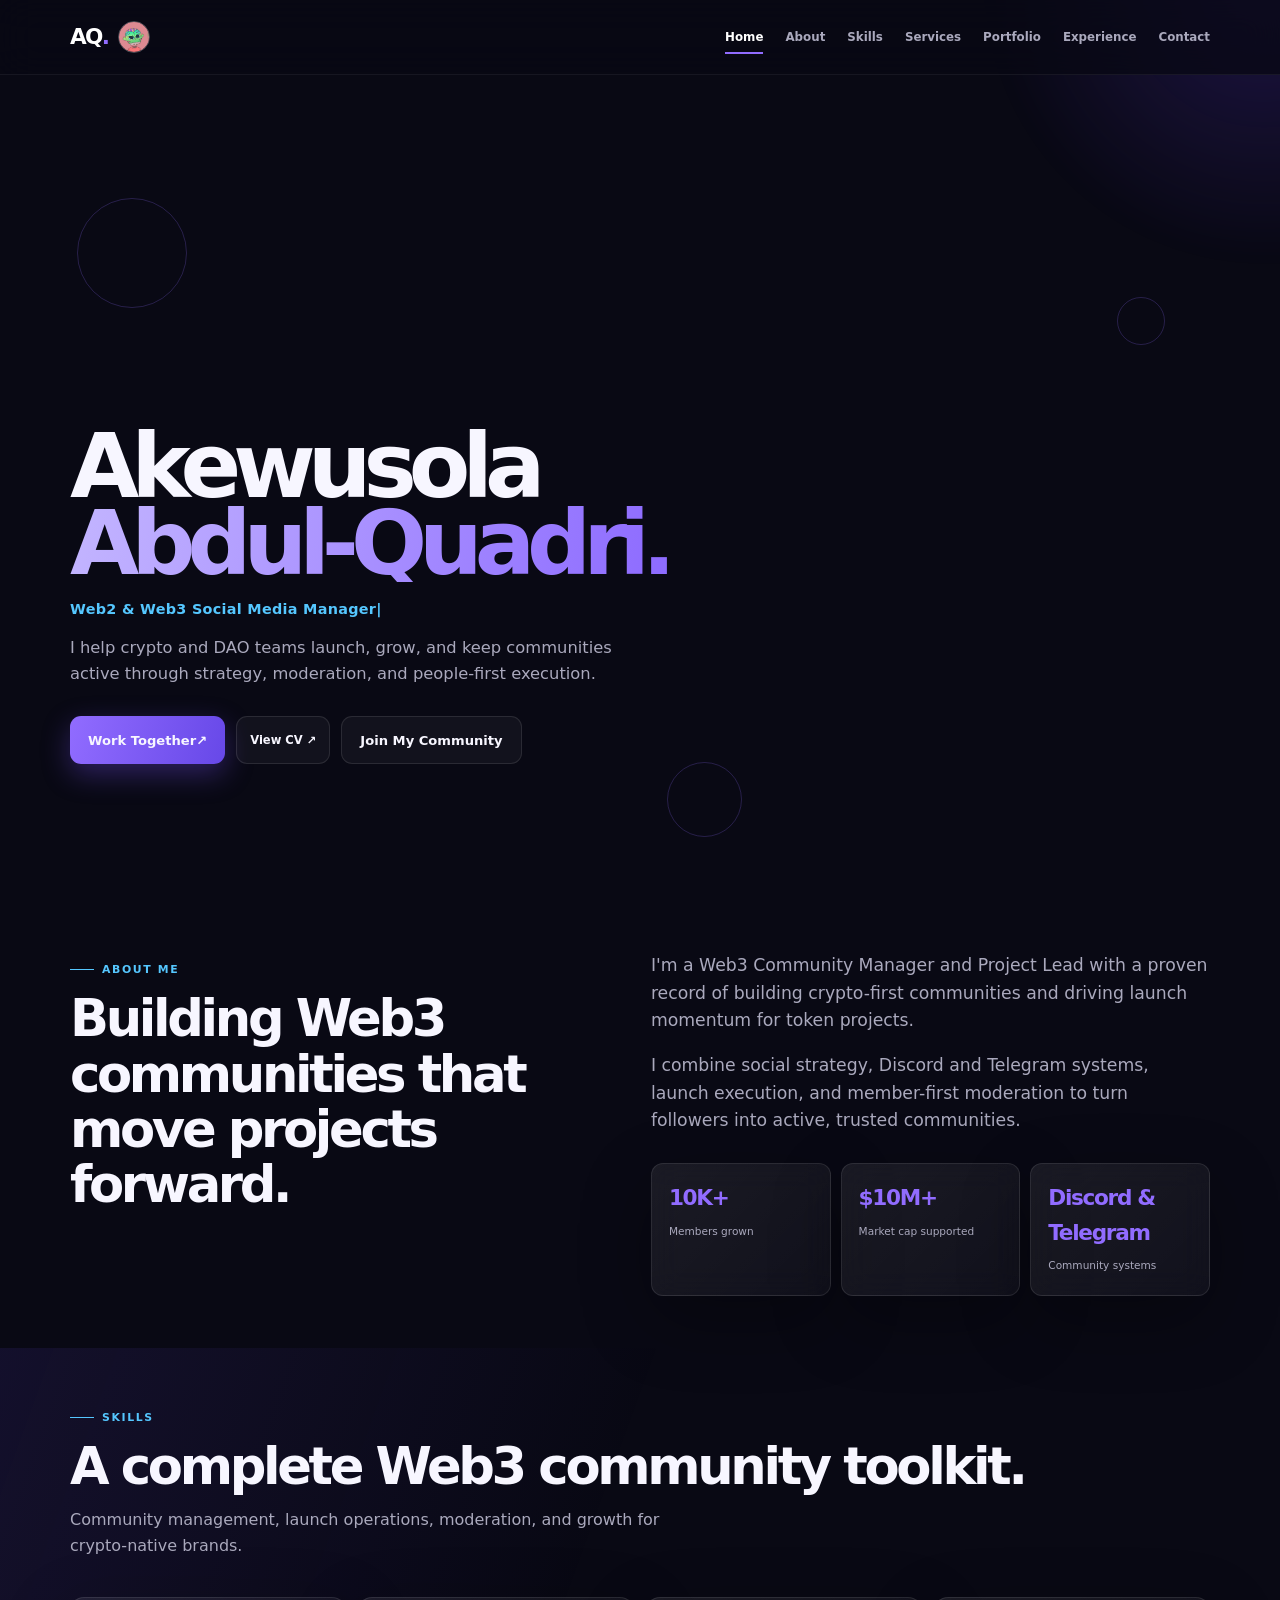
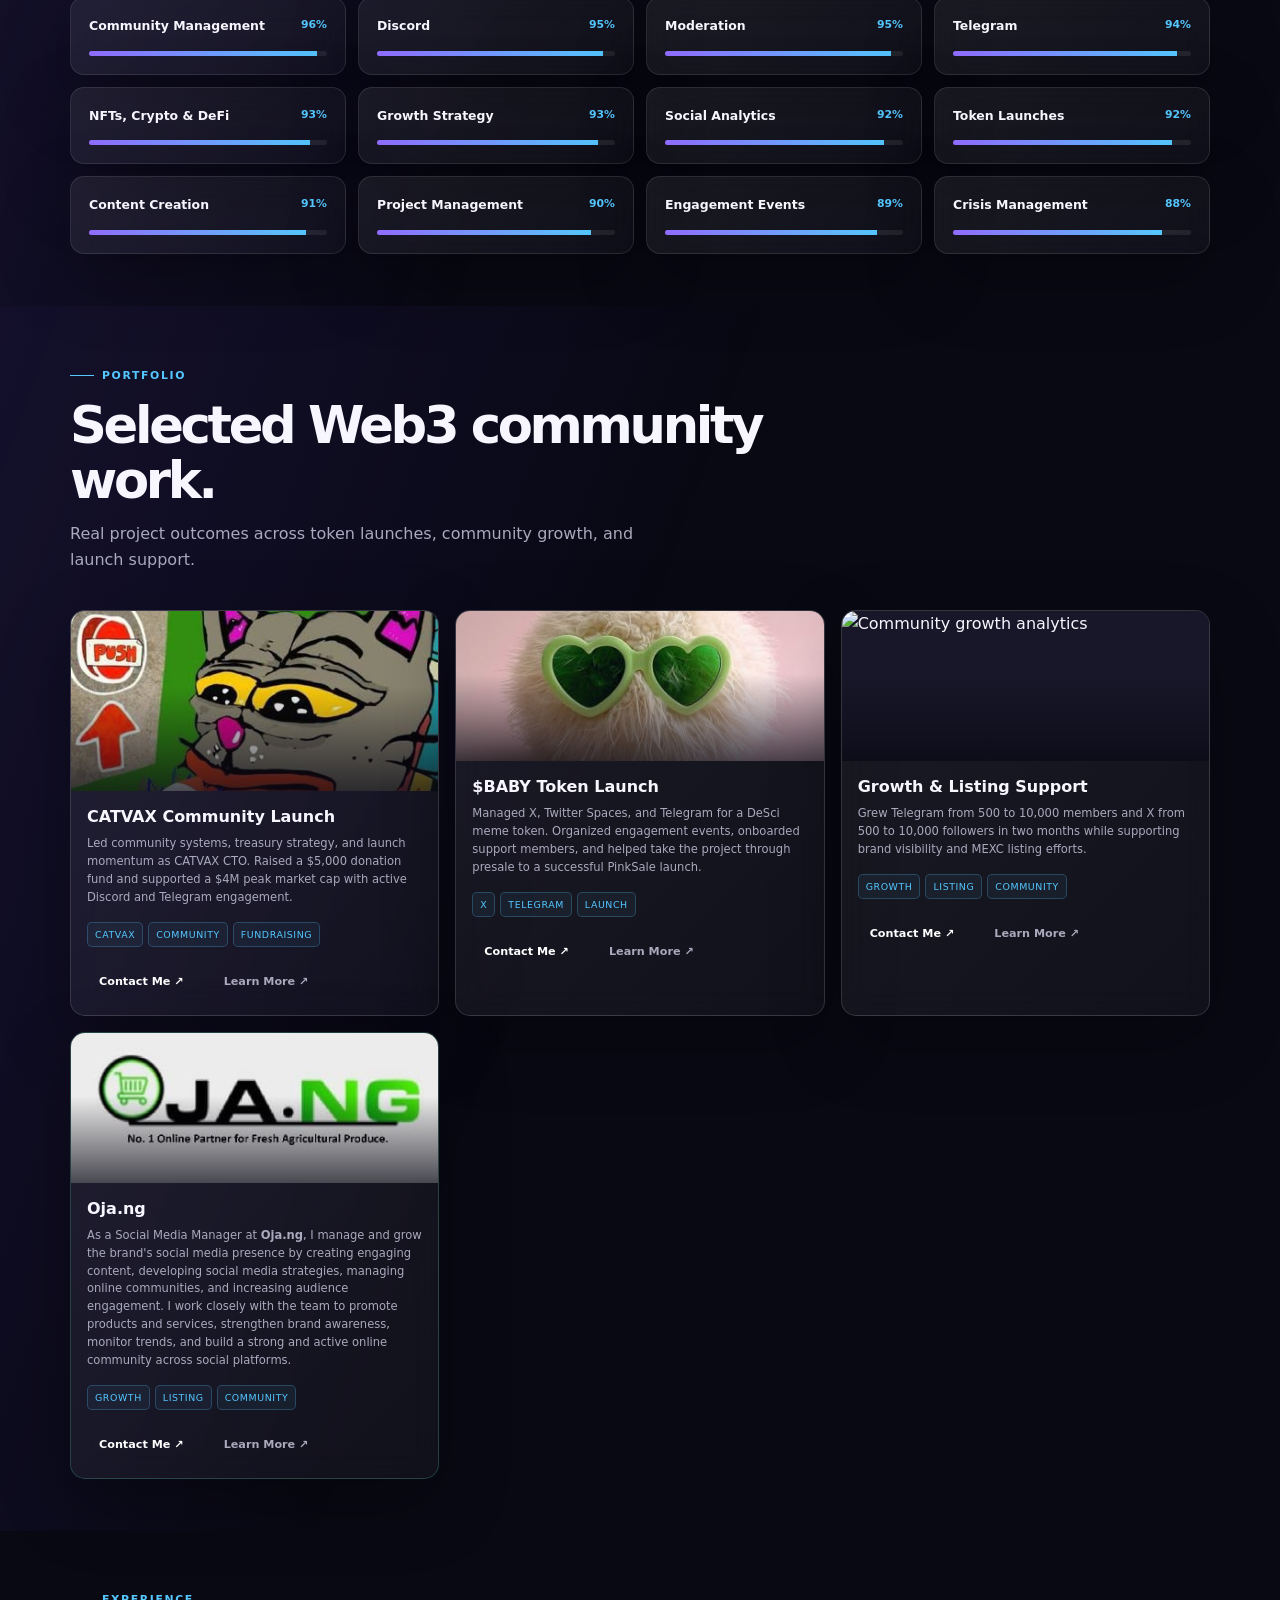
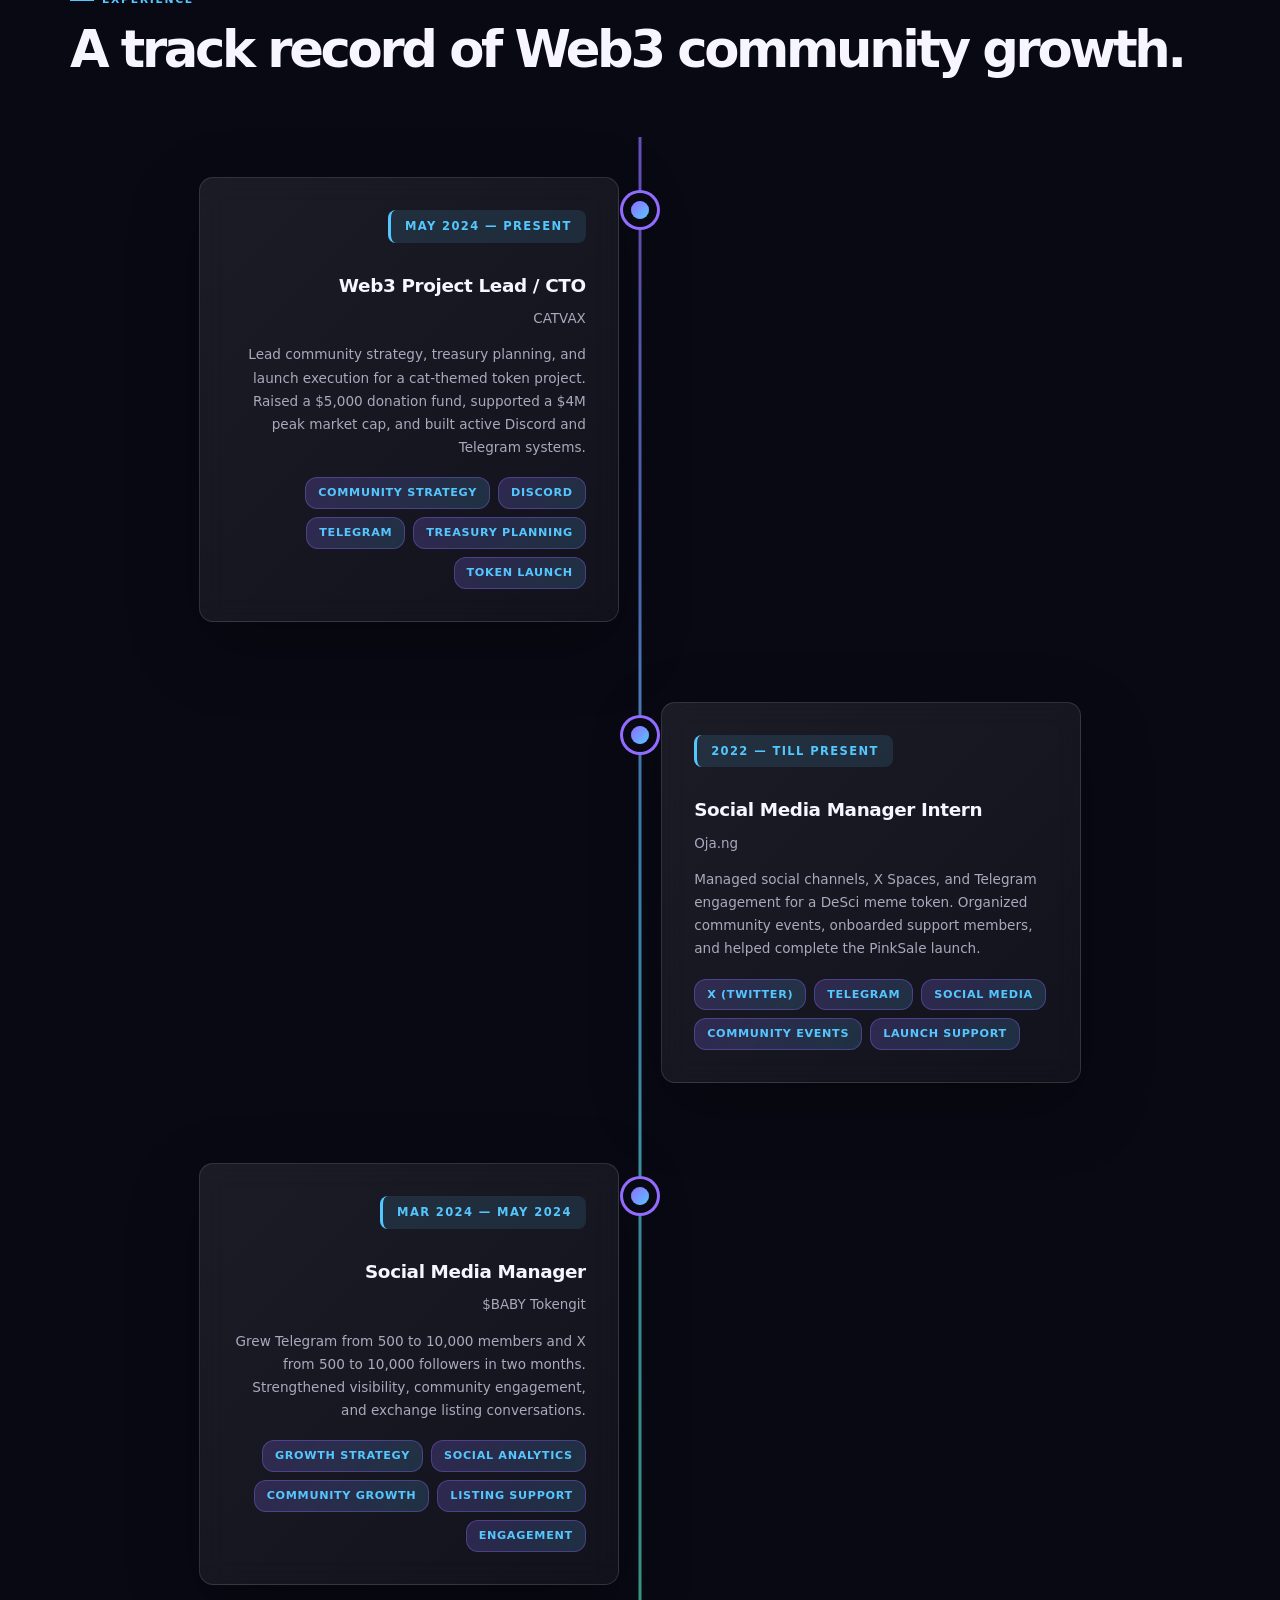
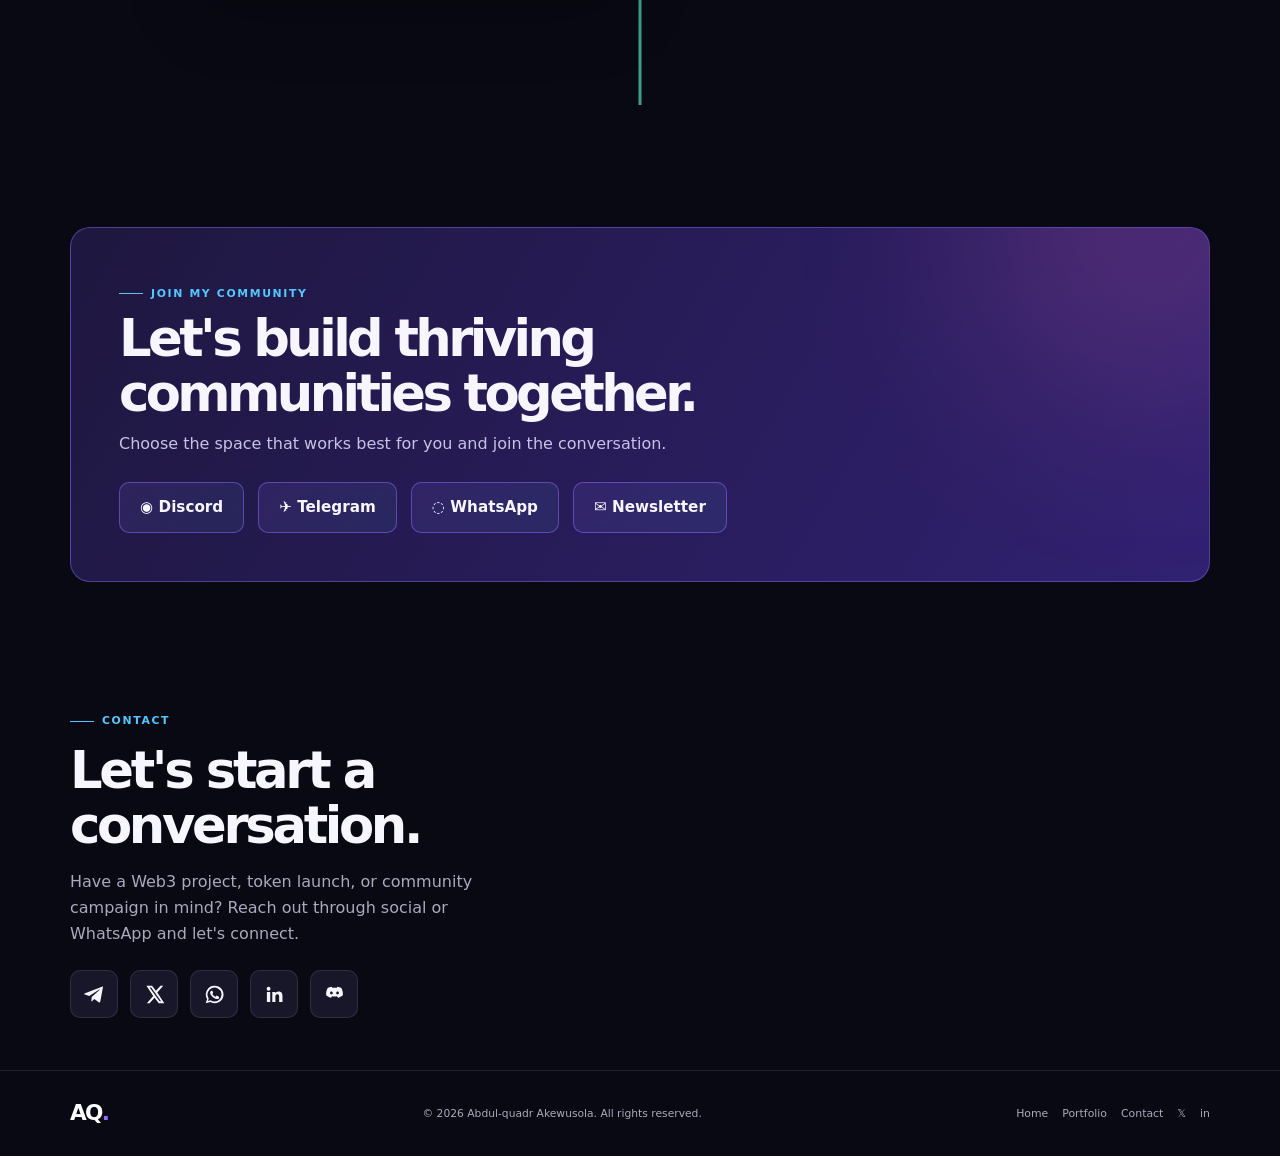
==== index.html @ 18c96ffd "Update: responsive links, fix image paths, remove temporary files" ====
﻿<!DOCTYPE html>
<html lang="en">

<head>
  <!-- ==================== META TAGS ==================== -->
  <meta charset="utf-8" />
  <meta name="viewport" content="width=device-width, initial-scale=1" />
  <meta name="description" content="Akewusola Abdul-Quadri — Web3 Community Manager, Project Lead, and Discord/Telegram Moderator." />
  <meta name="theme-color" content="#090914" />

  <!-- ==================== PAGE TITLE ==================== -->
  <title>Akewusola Abdul-Quadri | Web3 Community Manager</title>

  <!-- ==================== EXTERNAL RESOURCES ==================== -->
  <link rel="preconnect" href="https://images.unsplash.com" />
  <link rel="stylesheet" href="styles.css" />
</head>

<body>
  <!-- ========================================== HEADER & NAVIGATION ========================================== -->
  <header>
    <nav class="container nav" aria-label="Primary">
      <!-- Brand Section -->
      <div class="brand">
        <a href="#home" class="logo">AQ<i>.</i></a>
        <a href="#home" class="nav-avatar" aria-label="Home">
          <img src="assets/metaim.jpeg" alt="" />
        </a>
      </div>

      <!-- Navigation Links -->
      <div class="navlinks" id="navlinks">
        <a class="active" href="#home">Home</a>
        <a href="#about">About</a>
        <a href="#skills">Skills</a>
        <a href="#services">Services</a>
        <a href="#portfolio">Portfolio</a>
        <a href="#experience">Experience</a>
        <a href="#contact">Contact</a>
      </div>

      <!-- Mobile Menu Toggle -->
      <button class="menu" id="menu" aria-label="Open navigation" aria-expanded="false">☰</button>
    </nav>
  </header>

  <!-- ========================================== MAIN CONTENT ========================================== -->
  <main>

    <!-- ==================== HERO / HOME SECTION ==================== -->
    <section class="hero container" id="home">
      <!-- Background Orbs -->
      <div class="orbs" aria-hidden="true">
        <span></span>
        <span></span>
        <span></span>
      </div>

      <!-- Hero Grid Layout -->
      <div class="hero-grid">
        <!-- Hero Text Content -->
        <div class="reveal">
          <h1>Akewusola <strong>Abdul-Quadri.</strong></h1>

          <!-- Typing Effect -->
          <div class="role" id="typing" aria-label="Web3 Community Manager & Project Lead"></div>

          <!-- Hero Description -->
          <p>I help crypto and DAO teams launch, grow, and keep communities active through strategy, moderation, and people-first execution.</p>

          <!-- Hero Action Buttons -->
          <div class="hero-actions">
            <a href="#contact" class="btn btn-primary">Work Together <span>↗</span></a>
            <a href="assets/Akewusola Quadri Opeyemi CV.pdf" download class="btn btn-quiet">Download CV ↓</a>
            <a href="#community" class="btn btn-quiet">Join My Community</a>
          </div>
        </div>

        <!-- Hero Image -->
        <div class="hero-photo reveal">
          <img src="assets/metaim.jpeg" alt="Portrait of Abdul-quadr Akewusola" fetchpriority="high" />
          <div class="photo-badge glass">
            <b>Web3 Community Leader</b>
            <span>Discord · Telegram · Token Launches</span>
          </div>
        </div>
      </div>
    </section>

    <!-- ==================== ABOUT SECTION ==================== -->
    <section class="section container" id="about">
      <div class="about-grid">
        <!-- About Header -->
        <div class="reveal">
          <span class="eyebrow">About Me</span>
          <h2 class="heading">Building Web3 communities that move projects forward.</h2>
        </div>

        <!-- About Content -->
        <div class="about-copy reveal">
          <p>I'm a Web3 Community Manager and Project Lead with a proven record of building crypto-first communities and driving launch momentum for token projects.</p>
          <p>I combine social strategy, Discord and Telegram systems, launch execution, and member-first moderation to turn followers into active, trusted communities.</p>

          <!-- Statistics -->
          <div class="mini-stats">
            <div class="mini-stat glass">
              <b>10K+</b>
              <span>Members grown</span>
            </div>
            <div class="mini-stat glass">
              <b>$10M+</b>
              <span>Market cap supported</span>
            </div>
            <div class="mini-stat glass">
              <b>Discord & Telegram</b>
              <span>Community systems</span>
            </div>
          </div>
        </div>
      </div>
    </section>

    <!-- ==================== SKILLS SECTION ==================== -->
    <section class="section skills-bg" id="skills">
      <div class="container">
        <!-- Skills Header -->
        <div class="reveal">
          <span class="eyebrow">Skills</span>
          <h2 class="heading">A complete Web3 community toolkit.</h2>
          <p class="intro">Community management, launch operations, moderation, and growth for crypto-native brands.</p>
        </div>

        <!-- Skills Grid -->
        <div class="skill-grid">
          <!-- Community Management -->
          <div class="skill glass reveal" style="--score:96%">
            <div class="skill-top">Community Management <span>96%</span></div>
            <div class="bar"><i></i></div>
          </div>

          <!-- Discord -->
          <div class="skill glass reveal" style="--score:95%">
            <div class="skill-top">Discord <span>95%</span></div>
            <div class="bar"><i></i></div>
          </div>

          <!-- Moderation -->
          <div class="skill glass reveal" style="--score:95%">
            <div class="skill-top">Moderation <span>95%</span></div>
            <div class="bar"><i></i></div>
          </div>

          <!-- Telegram -->
          <div class="skill glass reveal" style="--score:94%">
            <div class="skill-top">Telegram <span>94%</span></div>
            <div class="bar"><i></i></div>
          </div>

          <!-- NFTs, Crypto & DeFi -->
          <div class="skill glass reveal" style="--score:93%">
            <div class="skill-top">NFTs, Crypto & DeFi <span>93%</span></div>
            <div class="bar"><i></i></div>
          </div>

          <!-- Growth Strategy -->
          <div class="skill glass reveal" style="--score:93%">
            <div class="skill-top">Growth Strategy <span>93%</span></div>
            <div class="bar"><i></i></div>
          </div>

          <!-- Social Analytics -->
          <div class="skill glass reveal" style="--score:92%">
            <div class="skill-top">Social Analytics <span>92%</span></div>
            <div class="bar"><i></i></div>
          </div>

          <!-- Token Launches -->
          <div class="skill glass reveal" style="--score:92%">
            <div class="skill-top">Token Launches <span>92%</span></div>
            <div class="bar"><i></i></div>
          </div>

          <!-- Content Creation -->
          <div class="skill glass reveal" style="--score:91%">
            <div class="skill-top">Content Creation <span>91%</span></div>
            <div class="bar"><i></i></div>
          </div>

          <!-- Project Management -->
          <div class="skill glass reveal" style="--score:90%">
            <div class="skill-top">Project Management <span>90%</span></div>
            <div class="bar"><i></i></div>
          </div>

          <!-- Engagement Events -->
          <div class="skill glass reveal" style="--score:89%">
            <div class="skill-top">Engagement Events <span>89%</span></div>
            <div class="bar"><i></i></div>
          </div>

          <!-- Crisis Management -->
          <div class="skill glass reveal" style="--score:88%">
            <div class="skill-top">Crisis Management <span>88%</span></div>
            <div class="bar"><i></i></div>
          </div>
        </div>
      </div>
    </section>

    <!-- ==================== PORTFOLIO SECTION ==================== -->
    <section class="section skills-bg" id="portfolio">
      <div class="container">
        <!-- Portfolio Header -->
        <div class="reveal">
          <span class="eyebrow">Portfolio</span>
          <h2 class="heading">Selected Web3 community work.</h2>
          <p class="intro">Real project outcomes across token launches, community growth, and launch support.</p>
        </div>

        <!-- Portfolio Grid -->
        <div class="project-grid">
          <!-- Project 1: CATVAX Community Launch -->
          <article class="project glass reveal">
            <div class="project-image">
              <img loading="lazy" src="assets/CATVAX.jpeg" alt="CATVAX Community Launch project" />
            </div>
            <div class="project-body">
              <h3>CATVAX Community Launch</h3>
              <p>Led community systems, treasury strategy, and launch momentum as CATVAX CTO. Raised a $5,000 donation fund and supported a $4M peak market cap with active Discord and Telegram engagement.</p>
              <div class="tags">
                <span class="tag">CATVAX</span>
                <span class="tag">Community</span>
                <span class="tag">Fundraising</span>
              </div>
              <div class="project-actions">
                <a href="#contact">Contact Me ↗</a>
                <a href="https://x.com/catvaxxers">Learn More ↗</a>
              </div>
            </div>
          </article>

          <!-- Project 2: $BABY Token Launch -->
          <article class="project glass reveal">
            <div class="project-image">
              <img loading="lazy" src="assets/baby-token.jpeg" alt="BABY Token project logo" />
            </div>
            <div class="project-body">
              <h3>$BABY Token Launch</h3>
              <p>Managed X, Twitter Spaces, and Telegram for a DeSci meme token. Organized engagement events, onboarded support members, and helped take the project through presale to a successful PinkSale launch.</p>
              <div class="tags">
                <span class="tag">X</span>
                <span class="tag">Telegram</span>
                <span class="tag">Launch</span>
              </div>
              <div class="project-actions">
                <a href="#contact">Contact Me ↗</a>
                <a href="#experience">Learn More ↗</a>
              </div>
            </div>
          </article>

          <!-- Project 3: Growth & Listing Support -->
          <article class="project glass reveal">
            <div class="project-image">
              <img loading="lazy" src="https://images.unsplash.com/photo-1531497865148-42a086c17557?auto=format&fit=crop&w=800&q=80" alt="Community growth analytics" />
            </div>
            <div class="project-body">
              <h3>Growth & Listing Support</h3>
              <p>Grew Telegram from 500 to 10,000 members and X from 500 to 10,000 followers in two months while supporting brand visibility and MEXC listing efforts.</p>
              <div class="tags">
                <span class="tag">Growth</span>
                <span class="tag">Listing</span>
                <span class="tag">Community</span>
              </div>
              <div class="project-actions">
                <a href="#contact">Contact Me ↗</a>
                <a href="#experience">Learn More ↗</a>
              </div>
            </div>
          </article>

          <!-- Project 4: Social Media Intern -->
          <article class="project project-four glass reveal">
            <div class="project-image">
              <img loading="lazy" src="assets/oja-ng.jpeg" alt="Oja.ng social media project" />
            </div>
            <div class="project-body">
              <h3>Oja.ng</h3>
              <p>As a Social Media Manager at <strong>Oja.ng</strong>, I manage and grow the brand's social media presence by creating engaging content, developing social media strategies, managing online communities, and increasing audience engagement. I work closely with the team to promote products and services, strengthen brand awareness, monitor trends, and build a strong and active online community across social platforms.</p>
              <div class="tags">
                <span class="tag">Growth</span>
                <span class="tag">Listing</span>
                <span class="tag">Community</span>
              </div>
              <div class="project-actions">
                <a href="#contact">Contact Me ↗</a>
                <a href="https://oja.ng">Learn More ↗</a>
              </div>
            </div>
          </article>
        </div>
      </div>
    </section>

    <!-- ==================== EXPERIENCE SECTION ==================== -->
    <section class="section container" id="experience">
      <!-- Experience Header -->
      <div class="reveal">
        <span class="eyebrow">Experience</span>
        <h2 class="heading">A track record of Web3 community growth.</h2>
      </div>

      <!-- Timeline -->
      <div class="experience-timeline">
        <!-- Timeline Entry 1: CATVAX (Right) -->
        <div class="timeline-entry timeline-right reveal">
          <div class="timeline-marker"></div>
          <div class="timeline-content glass">
            <div class="timeline-date">May 2024 — Present</div>
            <h3>Web3 Project Lead / CTO</h3>
            <p class="company-name">CATVAX</p>
            <p class="timeline-description">Lead community strategy, treasury planning, and launch execution for a cat-themed token project. Raised a $5,000 donation fund, supported a $4M peak market cap, and built active Discord and Telegram systems.</p>
            <div class="experience-tags">
              <span class="exp-tag">Community Strategy</span>
              <span class="exp-tag">Discord</span>
              <span class="exp-tag">Telegram</span>
              <span class="exp-tag">Treasury Planning</span>
              <span class="exp-tag">Token Launch</span>
            </div>
          </div>
        </div>

        <!-- Timeline Entry 2: $BABY Token (Left) -->
        <div class="timeline-entry timeline-left reveal">
          <div class="timeline-marker"></div>
          <div class="timeline-content glass">
            <div class="timeline-date">2022 — Till present</div>
            <h3>Social Media Manager Intern</h3>
            <p class="company-name">Oja.ng</p>
            <p class="timeline-description">Managed social channels, X Spaces, and Telegram engagement for a DeSci meme token. Organized community events, onboarded support members, and helped complete the PinkSale launch.</p>
            <div class="experience-tags">
              <span class="exp-tag">X (Twitter)</span>
              <span class="exp-tag">Telegram</span>
              <span class="exp-tag">Social Media</span>
              <span class="exp-tag">Community Events</span>
              <span class="exp-tag">Launch Support</span>
            </div>
          </div>
        </div>

        <!-- Timeline Entry 3: Social Media Manager (Right) -->
        <div class="timeline-entry timeline-right reveal">
          <div class="timeline-marker"></div>
          <div class="timeline-content glass">
            <div class="timeline-date">Mar 2024 — May 2024</div>
            <h3>Social Media Manager</h3>
            <p class="company-name">$BABY Tokengit</p>
            <p class="timeline-description">Grew Telegram from 500 to 10,000 members and X from 500 to 10,000 followers in two months. Strengthened visibility, community engagement, and exchange listing conversations.</p>
            <div class="experience-tags">
              <span class="exp-tag">Growth Strategy</span>
              <span class="exp-tag">Social Analytics</span>
              <span class="exp-tag">Community Growth</span>
              <span class="exp-tag">Listing Support</span>
              <span class="exp-tag">Engagement</span>
            </div>
          </div>
        </div>
      </div>
    </section>

    <!-- ==================== JOIN / COMMUNITY SECTION ==================== -->
    <section class="join container" id="community">
      <div class="join-box reveal">
        <span class="eyebrow">Join My Community</span>
        <h2>Let's build thriving<br />communities together.</h2>
        <p>Choose the space that works best for you and join the conversation.</p>

        <!-- Community Links -->
        <div class="join-links">
          <a class="btn" href="https://discord.gg" aria-label="Discord community">◉ Discord</a>
          <a class="btn" href="https://t.me/metakay23" aria-label="Telegram community">✈ Telegram</a>
          <a class="btn" href="https://chat.whatsapp.com/CqPMbgkTJlMHRg4TqrgV0K?mode=gi_t" aria-label="WhatsApp community">◌ WhatsApp</a>
          <a class="btn" href="#contact" aria-label="Newsletter">✉ Newsletter</a>
        </div>
      </div>
    </section>

    <!-- ==================== CONTACT SECTION ==================== -->
    <section class="section container" id="contact">
      <div class="contact-grid">
        <!-- Contact Information -->
        <div class="contact-info reveal">
          <span class="eyebrow">Contact</span>
          <h2 class="heading">Let's start a conversation.</h2>
          <p>Have a Web3 project, token launch, or community campaign in mind? Reach out through social or WhatsApp and let's connect.</p>

          <!-- Contact Links with Icons -->
          <div class="contact-list" aria-label="Contact links">
            <!-- Telegram -->
            <a class="contact-icon telegram" href="https://t.me/metakay23" aria-label="Telegram" title="Telegram">
              <svg viewBox="0 0 24 24" aria-hidden="true">
                <path d="M21.7 3.5 18.6 20c-.2 1.2-.9 1.5-1.8.9l-5-3.7-2.4 2.3c-.3.3-.5.5-1 .5l.4-5.1 9.2-8.3c.4-.4-.1-.6-.6-.2L6 13.6l-4.9-1.5c-1.1-.3-1.1-1.1.2-1.6L20.5 3c.9-.3 1.7.2 1.2.5Z" />
              </svg>
            </a>

            <!-- X (Twitter) -->
            <a class="contact-icon x-social" href="https://x.com/MetaKay23" aria-label="X, formerly Twitter" title="X">
              <svg viewBox="0 0 24 24" aria-hidden="true">
                <path d="M18.9 2H22l-6.8 7.8L23.2 22h-6.3l-4.9-6.4L6.4 22H3.3l7.2-8.3L2.8 2h6.4l4.4 5.8L18.9 2Zm-1.1 17.8h1.7L8.2 4.1H6.4l11.4 15.7Z" />
              </svg>
            </a>

            <!-- WhatsApp / Phone -->
            <a class="contact-icon whatsapp" href="tel:+2349169746521" aria-label="WhatsApp or phone" title="WhatsApp">
              <svg viewBox="0 0 24 24" aria-hidden="true">
                <path d="M12 2a9.9 9.9 0 0 0-8.5 15L2 22l5.2-1.4A10 10 0 1 0 12 2Zm0 18a8 8 0 0 1-4-1.1l-.3-.2-3.1.8.8-3-.2-.3A8 8 0 1 1 12 20Zm4.4-5.9c-.2-.1-1.4-.7-1.6-.8-.2-.1-.4-.1-.6.1l-.8 1c-.1.2-.3.2-.5.1a6.5 6.5 0 0 1-3.2-2.8c-.2-.3 0-.4.1-.5l.4-.5.2-.4c.1-.2 0-.3 0-.5l-.7-1.7c-.2-.5-.4-.4-.6-.4h-.5c-.2 0-.5.1-.7.3-.2.2-.9.9-.9 2.1s.9 2.4 1 2.5c.1.2 1.8 2.8 4.4 3.9 2.6 1 2.6.7 3.1.7.5 0 1.5-.6 1.7-1.2.2-.6.2-1.1.1-1.2-.2-.1-.4-.1-.6-.2Z" />
              </svg>
            </a>

            <!-- LinkedIn -->
            <a class="contact-icon linkedin" href="https://www.linkedin.com/in/abdul-quadri-akewusola-094391431/?s" aria-label="LinkedIn" title="LinkedIn">
              <svg viewBox="0 0 24 24" aria-hidden="true">
                <path d="M5.2 3.2a2.2 2.2 0 1 1 0 4.4 2.2 2.2 0 0 1 0-4.4ZM3.3 9h3.8v11.7H3.3V9Zm6.2 0H13v1.6h.1c.5-.9 1.7-1.9 3.5-1.9 3.8 0 4.5 2.5 4.5 5.8v6.2h-3.8V15c0-1.4 0-3.2-2-3.2s-2.3 1.5-2.3 3.1v5.8H9.5V9Z" />
              </svg>
            </a>

            <!-- Discord -->
            <a class="contact-icon discord" href="#community" aria-label="Discord community" title="Discord">
              <svg viewBox="0 0 24 24" aria-hidden="true">
                <path d="M19.5 4.2a16.6 16.6 0 0 0-4-1.2.6.6 0 0 0-.4.3l-.5 1.1a15.2 15.2 0 0 0-5.2 0L8.9 3.3a.6.6 0 0 0-.4-.3 16.6 16.6 0 0 0-4 1.2.6.6 0 0 0-.3.3C2.8 7.2 2.2 10 2.5 12.7c0 .2.1.3.2.4a16.5 16.5 0 0 0 4.9 2.5.6.6 0 0 0 .6-.2l1.1-1.5a10.4 10.4 0 0 0 5.4 0l1.1 1.5a.6.6 0 0 0 .6.2 16.5 16.5 0 0 0 4.9-2.5.6.6 0 0 0 .2-.4c.3-2.7-.3-5.5-1.7-8.2a.6.6 0 0 0-.3-.3ZM8.5 11.9c-.9 0-1.6-.8-1.6-1.7s.7-1.7 1.6-1.7 1.6.8 1.6 1.7-.7 1.7-1.6 1.7Zm7 0c-.9 0-1.6-.8-1.6-1.7s.7-1.7 1.6-1.7 1.6.8 1.6 1.7-.7 1.7-1.6 1.7Z" />
              </svg>
            </a>
          </div>
        </div>
      </div>
    </section>

  </main>

  <!-- ========================================== FOOTER ========================================== -->
  <footer>
    <div class="container footer">
      <!-- Footer Logo -->
      <a href="#home" class="logo">AQ<i>.</i></a>

      <!-- Copyright -->
      <p>© <span id="year"></span> Abdul-quadr Akewusola. All rights reserved.</p>

      <!-- Footer Links -->
      <div class="footer-links">
        <a href="#home">Home</a>
        <a href="#portfolio">Portfolio</a>
        <a href="#contact">Contact</a>
        <a href="https://x.com">𝕏</a>
        <a href="https://linkedin.com">in</a>
      </div>
    </div>
  </footer>

  <!-- Back to Top Button -->
  <button class="to-top" id="toTop" aria-label="Back to top">↑</button>

  <!-- ========================================== SCRIPTS ========================================== -->
  <script src="script.js"></script>
</body>

</html>
---- styles.css ----
/* ========================================
   1. Design tokens and global defaults
   ======================================== */
.honeypot {
  position: absolute !important;
  width: 1px !important;
  height: 1px !important;
  overflow: hidden !important;
  clip: rect(0 0 0 0) !important;
  white-space: nowrap !important;
}

:root{
  --bg:#090914;
  --surface:#111120;
  --surface-2:#171729;
  --text:#f7f6ff;
  --muted:#aaa9bd;
  --line:rgba(255,255,255,.1);
  --purple:#916cff;
  --blue:#55c7ff;
  --pink:#ff71bf;
  --green:#52e3b4;
  --radius:18px;
  --shadow:0 24px 70px rgba(0,0,0,.32)
}

*{
  box-sizing:border-box
}

html{
  scroll-behavior:smooth
}

body{
  margin:0;
  background:var(--bg);
  color:var(--text);
  font-family:Inter,ui-sans-serif,system-ui,-apple-system,"Segoe UI",sans-serif;
  line-height:1.6;
  overflow-x:hidden
}

body:before{
  content:"";
  position:fixed;
  width:38rem;
  height:38rem;
  top:-20rem;
  right:-18rem;
  background:radial-gradient(circle,#663ce6 0,transparent 65%);
  opacity:.23;
  filter:blur(14px);
  pointer-events:none;
  z-index:-2
}

.container{
  width:min(1140px,calc(100% - 14px));
  margin:auto
}

.section{
  padding:52px 0
}

.eyebrow{
  display:inline-flex;
  gap:8px;
  align-items:center;
  text-transform:uppercase;
  letter-spacing:.15em;
  color:var(--blue);
  font-weight:800;
  font-size:.68rem
}

.eyebrow:before{
  content:"";
  width:24px;
  height:1px;
  background:currentColor
}

.heading{
  font-size:clamp(2rem,4vw,3.7rem);
  line-height:1.08;
  letter-spacing:-.065em;
  margin:13px 0
}

.intro{
  max-width:620px;
  margin:0;
  color:var(--muted)
}

.glass{
  background:linear-gradient(135deg,rgba(255,255,255,.075),rgba(255,255,255,.035));
  border:1px solid var(--line);
  box-shadow:var(--shadow);
  backdrop-filter:blur(15px)
}

.btn{
  min-height:46px;
  display:inline-flex;
  align-items:center;
  justify-content:center;
  padding:0 18px;
  border-radius:11px;
  border:1px solid var(--line);
  color:var(--text);
  text-decoration:none;
  font-size:.82rem;
  font-weight:800;
  transition:.25s;
  cursor:pointer
}

.btn:hover{
  transform:translateY(-3px);
  border-color:var(--purple)
}

.btn-primary{
  border:0;
  background:linear-gradient(105deg,var(--purple),#6748e8);
  box-shadow:0 10px 28px rgba(115,78,237,.35)
}

.btn-quiet{
  background:rgba(255,255,255,.04)
}

.hero-actions .btn-quiet[aria-label="My CV"]{
  width:auto;
  min-width:68px;
  height:36px;
  padding:0 13px;
  font-size:.72rem;
  line-height:1
}


/* ========================================
   2. Sticky navigation
   ======================================== */
header{
  height:75px;
  position:sticky;
  top:0;
  z-index:50;
  border-bottom:1px solid rgba(255,255,255,.06);
  background:rgba(9,9,20,.77);
  backdrop-filter:blur(18px)
}

.nav{
  height:100%;
  display:flex;
  align-items:center;
  justify-content:space-between
}

.logo{
  color:#fff;
  text-decoration:none;
  font-weight:900;
  letter-spacing:-.08em;
  font-size:1.35rem
}

.logo i{
  font-style:normal;
  color:var(--purple)
}

.brand{
  display:flex;
  align-items:center;
  gap:10px
}

.nav-avatar{
  width:32px;
  height:32px;
  display:block;
  overflow:hidden;
  border:1px solid rgba(255,255,255,.28);
  border-radius:50%;
  transition:transform .2s ease, border-color .2s ease
}

.nav-avatar:hover,
.nav-avatar:focus-visible{
  transform:scale(1.06);
  border-color:var(--blue)
}

.nav-avatar img{
  width:100%;
  height:100%;
  object-fit:cover;
  display:block
}

.navlinks{
  display:flex;
  align-items:center;
  gap:22px
}

.navlinks a{
  position:relative;
  color:var(--muted);
  text-decoration:none;
  font-size:.74rem;
  font-weight:700
}

.navlinks a:after{
  content:"";
  position:absolute;
  bottom:-8px;
  left:0;
  width:0;
  height:2px;
  background:var(--purple);
  transition:.2s
}

.navlinks a:hover,.navlinks a.active{
  color:#fff
}

.navlinks a.active:after{
  width:100%
}

.menu{
  display:none;
  border:0;
  background:transparent;
  color:#fff;
  font-size:1.45rem;
  cursor:pointer
}


/* ========================================
   3. Hero section
   ======================================== */
.hero{
  min-height:calc(100svh - 75px);
  display:grid;
  align-items:center;
  padding:2px 0 22px
}

.orbs span{
  position:absolute;
  border-radius:50%;
  border:1px solid rgba(143,108,255,.23);
  pointer-events:none;
  animation:float 9s ease-in-out infinite
}

.orbs span:nth-child(1){
  width:110px;
  height:110px;
  left:6%;
  top:22%
}

.orbs span:nth-child(2){
  width:48px;
  height:48px;
  right:9%;
  top:33%;
  animation-delay:-3s
}

.orbs span:nth-child(3){
  width:75px;
  height:75px;
  right:42%;
  bottom:7%;
  animation-delay:-5s
}

.hero-grid{
  display:grid;
  grid-template-columns:1fr;
  gap:34px;
  align-items:center
}

.hero-grid > .reveal{
  grid-column:1;
  grid-row:1;
  text-align:left
}

.status{
  font-size:.72rem;
  color:var(--green);
  font-weight:700
}

.status:before{
  content:"";
  display:inline-block;
  width:7px;
  height:7px;
  border-radius:50%;
  background:var(--green);
  box-shadow:0 0 14px var(--green);
  margin-right:8px
}

.hero h1{
  font-size:clamp(3.3rem,7vw,6.8rem);
  line-height:.86;
  letter-spacing:-.09em;
  margin:10px 0 16px
}

.hero h1 strong{
  display:block;
  background:linear-gradient(100deg,#c3b5ff,#8e6cff 52%,#60d9ff);
  color:transparent;
  background-clip:text
}

.role{
  height:28px;
  color:var(--blue);
  font-size:.9rem;
  font-weight:800;
  letter-spacing:.02em
}

.role:after{
  content:"|";
  animation:blink .75s infinite
}

.hero p{
  max-width:560px;
  color:var(--muted);
  font-size:1.02rem;
  margin:9px 0 29px
}

.hero-actions{
  display:flex;
  gap:11px;
  flex-wrap:wrap
}

.hero-photo{
  display:none;
  position:relative;
  width:200px;
  max-width:100%;
  grid-column:2;
  grid-row:1;
  justify-self:end;
  align-self:center
}

.hero-photo img{
  width:100%;
  aspect-ratio:1;
  object-fit:cover;
  border-radius:50%;
  display:block;
  filter:saturate(.75) contrast(1.04)
}

.hero-photo:before{
  content:"";
  position:absolute;
  inset:-11px 11px 11px -11px;
  border:1px solid var(--purple);
  border-radius:50%;
  z-index:-1
}

.photo-badge{
  position:absolute;
  bottom:16px;
  left:50%;
  transform:translateX(-50%);
  border-radius:12px;
  padding:12px 14px;
  font-size:.72rem
}

.photo-badge b{
  display:block;
  font-size:.8rem
}

.photo-badge span{
  color:var(--muted)
}


/* ========================================
   4. About and skills sections
   ======================================== */
.about-grid{
  display:grid;
  grid-template-columns:.95fr 1.05fr;
  gap:75px
}

.about-copy{
  font-size:1.08rem;
  color:var(--muted)
}

.about-copy p:first-child{
  margin-top:0
}

.about-copy strong{
  color:var(--text)
}

.mini-stats{
  display:grid;
  grid-template-columns:repeat(3,1fr);
  gap:10px;
  margin-top:28px
}

.mini-stat{
  padding:17px;
  border-radius:12px
}

.mini-stat b{
  display:block;
  font-size:1.35rem;
  letter-spacing:-.06em;
  color:var(--purple)
}

.mini-stat span{
  font-size:.66rem;
  color:var(--muted)
}

.skills-bg{
  background:linear-gradient(110deg,rgba(100,70,220,.12),transparent 45%)
}

.skill-grid{
  margin-top:38px;
  display:grid;
  grid-template-columns:repeat(4,1fr);
  gap:12px
}

.skill{
  padding:18px;
  border-radius:14px;
  transition:.25s
}

.skill:hover{
  transform:translateY(-5px);
  border-color:rgba(145,108,255,.65)
}

.skill-top{
  display:flex;
  justify-content:space-between;
  gap:8px;
  font-size:.78rem;
  font-weight:800
}

.skill span{
  font-size:.68rem;
  color:var(--blue)
}

.bar{
  height:5px;
  background:rgba(255,255,255,.08);
  border-radius:99px;
  margin-top:15px;
  overflow:hidden
}

.bar i{
  height:100%;
  display:block;
  background:linear-gradient(90deg,var(--purple),var(--blue));
  width:var(--score);
  transform:scaleX(0);
  transform-origin:left;
  transition:1.1s ease
}

.skill.show .bar i{
  transform:scaleX(1)
}


/* ========================================
   5. Services and portfolio cards
   ======================================== */
.service-grid{
  display:grid;
  grid-template-columns:repeat(5,1fr);
  gap:12px;
  margin-top:38px
}

.service{
  padding:20px 16px;
  border-radius:14px;
  min-height:188px;
  transition:.25s
}

.service:hover{
  background:linear-gradient(150deg,rgba(145,108,255,.23),rgba(255,255,255,.04));
  transform:translateY(-6px);
  border-color:rgba(145,108,255,.55)
}

.service-icon{
  display:grid;
  place-items:center;
  width:38px;
  height:38px;
  border-radius:10px;
  background:rgba(145,108,255,.16);
  color:#cbbfff;
  font-weight:900;
  font-size:.85rem
}

.service h3{
  font-size:.85rem;
  margin:15px 0 5px
}

.service p{
  font-size:.7rem;
  color:var(--muted);
  margin:0
}

.project-grid{
  display:grid;
  grid-template-columns:repeat(3,1fr);
  gap:16px;
  margin-top:38px
}

#portfolio .container > .reveal{
  max-width:720px
}

.project{
  position:relative;
  overflow:hidden;
  border-radius:15px;
  border-color:rgba(255,255,255,.14);
  transition:transform .25s ease, border-color .25s ease, background .25s ease
}

.project:hover{
  transform:translateY(-7px);
  border-color:rgba(145,108,255,.58);
  background:linear-gradient(160deg,rgba(145,108,255,.13),rgba(17,17,32,.92))
}

.project-four{
  border-color:rgba(82,227,180,.22)
}

.project-four:hover{
  border-color:rgba(82,227,180,.62);
  background:linear-gradient(160deg,rgba(82,227,180,.12),rgba(17,17,32,.92))
}

.project-image{
  height:150px;
  overflow:hidden;
  position:relative;
  background:var(--surface-2)
}

.project-image:after{
  content:"";
  position:absolute;
  inset:0;
  background:linear-gradient(180deg,transparent 42%,rgba(9,9,20,.72));
  pointer-events:none
}

.project img{
  width:100%;
  height:100%;
  object-fit:cover;
  display:block;
  transition:.5s
}

.project:hover img{
  transform:scale(1.06)
}

.project:nth-child(3) img{
  content:url("https://images.unsplash.com/photo-1551288049-bebda4e38f71?auto=format&fit=crop&w=800&q=80")
}

.project-body{
  padding:16px;
  min-height:175px;
  display:flex;
  flex-direction:column
}

.project h3{
  font-size:1rem;
  line-height:1.25;
  margin:0
}

.project p{
  font-size:.72rem;
  line-height:1.55;
  color:var(--muted);
  margin:8px 0 15px
}

.tags{
  display:flex;
  flex-wrap:wrap;
  gap:5px
}

.tag{
  font-size:.59rem;
  letter-spacing:.06em;
  text-transform:uppercase;
  color:var(--blue);
  border:1px solid rgba(85,199,255,.25);
  background:rgba(85,199,255,.06);
  padding:4px 7px;
  border-radius:5px
}

.project-actions{
  display:flex;
  gap:16px;
  margin-top:auto;
  padding-top:18px
}

.project-actions a{
  color:#fff;
  text-decoration:none;
  font-size:.7rem;
  font-weight:800;
  transition:color .2s ease
}

.project-actions a:hover,
.project-actions a:focus-visible{
  color:var(--blue)
}

.project-actions a:last-child{
  color:var(--muted)
}

.project:first-child{
  grid-column:auto;
  display:block
}

.project:first-child .project-image{
  height:180px;
  min-height:0
}


/* ========================================
   6. Experience and achievements
   ======================================== */

/* Timeline Layout */
.experience-timeline {
  position: relative;
  max-width: 1100px;
  margin: 60px auto 0;
  padding: 40px 20px;
}

/* Central Timeline Line */
.experience-timeline::before {
  content: "";
  position: absolute;
  left: 50%;
  transform: translateX(-50%);
  width: 3px;
  height: 100%;
  top: 0;
  background: linear-gradient(180deg, var(--purple) 0%, var(--blue) 50%, var(--green) 100%);
  opacity: 0.7;
}

/* Timeline Entries */
.timeline-entry {
  margin-bottom: 80px;
  position: relative;
  display: flex;
  align-items: flex-start;
}

/* Timeline Marker - Center */
.timeline-marker {
  position: absolute;
  left: 50%;
  transform: translateX(-50%);
  width: 18px;
  height: 18px;
  border-radius: 50%;
  background: linear-gradient(135deg, var(--purple), var(--blue));
  box-shadow: 0 0 0 8px var(--bg), 0 0 0 11px var(--purple);
  z-index: 10;
  top: 24px;
  flex-shrink: 0;
}

/* Right Entry (first, third) */
.timeline-right {
  justify-content: flex-start;
  padding-right: 52%;
}

.timeline-right .timeline-content {
  margin-left: auto;
  text-align: right;
}

/* Left Entry (second) */
.timeline-left {
  justify-content: flex-end;
  padding-left: 52%;
}

.timeline-left .timeline-content {
  margin-right: auto;
  text-align: left;
}

/* Timeline Content */
.timeline-content {
  width: 100%;
  max-width: 420px;
  padding: 32px;
  border-radius: 14px;
  background: linear-gradient(135deg, rgba(255, 255, 255, 0.08), rgba(255, 255, 255, 0.04));
  border: 1px solid rgba(255, 255, 255, 0.12);
  transition: all 0.3s cubic-bezier(0.23, 1, 0.320, 1);
  position: relative;
  z-index: 1;
}

.timeline-content:hover {
  background: linear-gradient(135deg, rgba(145, 108, 255, 0.15), rgba(85, 199, 255, 0.1));
  border-color: rgba(145, 108, 255, 0.35);
  transform: translateY(-6px);
  box-shadow: 0 16px 48px rgba(145, 108, 255, 0.25);
}

/* Timeline Date */
.timeline-date {
  display: inline-block;
  font-size: 0.72rem;
  font-weight: 800;
  color: var(--blue);
  text-transform: uppercase;
  letter-spacing: 0.12em;
  margin-bottom: 14px;
  padding: 7px 14px;
  background: rgba(85, 199, 255, 0.12);
  border-radius: 8px;
  border-left: 3px solid var(--blue);
}

/* Timeline Content Heading */
.timeline-content h3 {
  margin: 14px 0 8px;
  font-size: 1.15rem;
  letter-spacing: -0.02em;
  color: var(--text);
  font-weight: 700;
}

/* Company Name */
.company-name {
  font-size: 0.84rem;
  color: var(--muted);
  margin: 0 0 14px;
  font-weight: 500;
}

/* Timeline Description */
.timeline-description {
  font-size: 0.85rem;
  color: var(--muted);
  line-height: 1.7;
  margin: 12px 0;
}

/* Experience Tags */
.experience-tags {
  display: flex;
  flex-wrap: wrap;
  gap: 8px;
  margin-top: 18px;
  justify-content: flex-start;
}

.timeline-left .experience-tags {
  justify-content: flex-start;
}

.timeline-right .experience-tags {
  justify-content: flex-end;
}

.exp-tag {
  display: inline-block;
  font-size: 0.7rem;
  padding: 6px 12px;
  background: linear-gradient(135deg, rgba(145, 108, 255, 0.22), rgba(85, 199, 255, 0.16));
  border: 1px solid rgba(145, 108, 255, 0.35);
  border-radius: 12px;
  color: var(--blue);
  font-weight: 700;
  text-transform: uppercase;
  letter-spacing: 0.06em;
  transition: all 0.2s ease;
  white-space: nowrap;
}

.exp-tag:hover {
  background: linear-gradient(135deg, rgba(145, 108, 255, 0.35), rgba(85, 199, 255, 0.25));
  border-color: var(--blue);
  transform: translateY(-3px);
  box-shadow: 0 4px 12px rgba(145, 108, 255, 0.2);
}

.timeline{
  max-width:860px;
  margin:40px auto 0;
  border-left:1px solid var(--line);
  padding-left:32px
}

.timeline-item{
  position:relative;
  padding-bottom:39px
}

.timeline-item:last-child{
  padding-bottom:0
}

.timeline-item:before{
  content:"";
  position:absolute;
  width:11px;
  height:11px;
  border-radius:50%;
  background:var(--purple);
  left:-38px;
  top:5px;
  box-shadow:0 0 0 4px var(--bg)
}

.timeline-top{
  display:flex;
  justify-content:space-between;
  gap:15px
}

.timeline h3{
  margin:0;
  font-size:.98rem
}

.timeline .job{
  font-size:.69rem;
  color:var(--blue);
  font-weight:700
}

.date{
  font-size:.67rem;
  color:var(--muted);
  white-space:nowrap
}

.timeline p{
  font-size:.76rem;
  color:var(--muted);
  margin:9px 0 0
}

.achievements{
  padding:82px 0;
  background:linear-gradient(110deg,#5f42d8,#7d5de6 58%,#4e91d7)
}

.achievement-grid{
  display:grid;
  grid-template-columns:repeat(5,1fr);
  gap:10px
}

.achievement{
  text-align:center;
  border-right:1px solid rgba(255,255,255,.22);
  padding:8px
}

.achievement:last-child{
  border:0
}

.count{
  font-size:clamp(1.8rem,3.6vw,3rem);
  font-weight:900;
  letter-spacing:-.07em
}

.achievement p{
  font-size:.67rem;
  margin:2px 0 0;
  color:#e6e1ff
}


/* ========================================
   7. Community CTA
   ======================================== */
.join{
  padding:70px 0
}

.join-box{
  position:relative;
  overflow:hidden;
  padding:48px;
  border-radius:20px;
  background:linear-gradient(120deg,#1e173f,#312172);
  border:1px solid rgba(153,122,255,.4)
}

.join-box:after{
  content:"";
  width:350px;
  height:350px;
  border-radius:50%;
  background:var(--pink);
  filter:blur(100px);
  opacity:.17;
  position:absolute;
  right:-110px;
  top:-180px
}

.join-box h2{
  font-size:clamp(2rem,4vw,3.5rem);
  letter-spacing:-.07em;
  line-height:1.08;
  margin:9px 0
}

.join-box p{
  color:#c8c2e7;
  margin:0
}

.join-links{
  display:flex;
  gap:14px;
  flex-wrap:wrap;
  margin-top:26px;
  position:relative;
  z-index:1
}

.join-links a{
  display:inline-flex;
  align-items:center;
  gap:8px;
  padding:12px 20px;
  border:1.5px solid rgba(145,108,255,0.5);
  background:linear-gradient(135deg, rgba(145,108,255,0.12), rgba(85,199,255,0.08));
  border-radius:10px;
  color:var(--text);
  font-weight:600;
  font-size:0.95rem;
  transition:all 0.3s ease;
  text-decoration:none
}

.join-links a:hover{
  border-color:var(--purple);
  background:linear-gradient(135deg, rgba(145,108,255,0.2), rgba(85,199,255,0.15));
  transform:translateY(-2px);
  box-shadow:0 8px 24px rgba(145,108,255,0.2)
}


/* ========================================
   8. Contact form and footer
   ======================================== */
.contact-grid{
  display:grid;
  grid-template-columns:.82fr 1.18fr;
  gap:60px
}

.contact-info p{
  color:var(--muted)
}

.contact-list{
  display:flex;
  flex-wrap:wrap;
  gap:12px;
  margin-top:24px
}

.contact-list a{
  display:flex;
  align-items:center;
  justify-content:center;
  width:44px;
  height:44px;
  color:var(--text);
  text-decoration:none;
  border:1px solid var(--line);
  border-radius:10px;
  background:var(--surface-2);
  transition:transform .2s ease, color .2s ease, border-color .2s ease
}

.contact-list a:hover,
.contact-list a:focus-visible{
  transform:translateY(-3px);
  color:var(--purple);
  border-color:var(--purple)
}

.contact-list svg{
  width:21px;
  height:21px;
  fill:currentColor
}

form{
  padding:21px;
  border-radius:15px;
  display:grid;
  grid-template-columns:1fr 1fr;
  gap:12px
}

label{
  font-size:.68rem;
  font-weight:700
}

input,textarea{
  width:100%;
  margin-top:5px;
  display:block;
  border:1px solid var(--line);
  background:rgba(0,0,0,.15);
  border-radius:8px;
  padding:11px;
  color:#fff;
  font:inherit;
  font-size:.77rem;
  outline:none
}

input:focus,textarea:focus{
  border-color:var(--purple)
}

textarea{
  min-height:118px;
  resize:vertical
}

.full{
  grid-column:span 2
}

.form-note{
  display:none;
  color:var(--green);
  font-size:.7rem;
  align-self:center
}

footer{
  padding:25px 0;
  border-top:1px solid var(--line)
}

.footer{
  display:flex;
  align-items:center;
  justify-content:space-between;
  gap:20px
}

.footer p{
  font-size:.67rem;
  color:var(--muted);
  margin:0
}

.footer-links{
  display:flex;
  gap:14px
}

.footer-links a{
  color:var(--muted);
  text-decoration:none;
  font-size:.68rem
}

.to-top{
  position:fixed;
  right:20px;
  bottom:20px;
  width:42px;
  height:42px;
  border-radius:10px;
  border:0;
  background:var(--purple);
  color:#fff;
  font-size:18px;
  cursor:pointer;
  opacity:0;
  pointer-events:none;
  transition:.25s
}

.to-top.show{
  opacity:1;
  pointer-events:auto
}

.reveal{
  opacity:0;
  transform:translateY(24px);
  transition:.6s ease
}

.reveal.show{
  opacity:1;
  transform:none
}

@keyframes float{
  50%{
  transform:translateY(-24px) translateX(10px)
}


}

@keyframes blink{
  50%{
  opacity:0
}


}


/* ========================================
   9. Responsive layouts
   ======================================== */
@media(max-width:860px){
  .navlinks{
  display:none
}

.navlinks.open{
  display:flex;
  position:absolute;
  top:74px;
  left:0;
  right:0;
  padding:16px 20px;
  flex-direction:column;
  align-items:flex-start;
  gap:12px;
  background:var(--surface);
  border-bottom:1px solid var(--line)
}

.menu{
  display:block
}

.hero-grid,.about-grid,.contact-grid{
  grid-template-columns:1fr;
  gap:40px
}

.hero-grid > .reveal{
  grid-column:1;
  grid-row:2;
  text-align:center
}

.hero-photo{
  position:relative;
  top:auto;
  left:auto;
  order:-1;
  grid-column:1;
  grid-row:1;
  justify-self:center;
  max-width:190px
}

.hero p{
  margin:9px auto 29px
}

.hero-actions{
  justify-content:center
}

.skill-grid{
  grid-template-columns:repeat(3,1fr)
}

.service-grid{
  grid-template-columns:repeat(3,1fr)
}

.project-grid{
  grid-template-columns:1fr 1fr
}

.achievement-grid{
  grid-template-columns:repeat(3,1fr)
}

.achievement:nth-child(3){
  border:0
}

/* Timeline responsive - Tablet */
.experience-timeline {
  padding: 40px 20px;
  max-width: 900px;
}

.experience-timeline::before {
  left: 40px;
}

.timeline-entry {
  flex-direction: column;
  align-items: flex-start;
  padding-left: 80px;
  margin-bottom: 60px;
}

.timeline-right,
.timeline-left {
  width: 100%;
  padding-left: 0;
  padding-right: 0;
  justify-content: flex-start;
}

.timeline-right .timeline-content,
.timeline-left .timeline-content {
  text-align: left;
  max-width: 100%;
  margin: 0;
}

.timeline-marker {
  position: absolute;
  left: 11px;
  top: 24px;
  width: 16px;
  height: 16px;
  box-shadow: 0 0 0 6px var(--bg), 0 0 0 9px var(--purple);
}

.timeline-content {
  padding: 28px;
  width: 100%;
}

.experience-tags {
  justify-content: flex-start !important;
}

.exp-tag {
  font-size: 0.68rem;
  padding: 5px 11px;
}

}

@media(max-width:540px){
  .container{
  width:min(100% - 14px,1140px)
}

.section{
  padding:44px 0
}

.hero{
  padding:8px 0 24px;
  min-height:auto
}

.hero h1{
  font-size:3.25rem
}

.hero-actions .btn{
  width:100%
}

.hero-actions .btn-quiet[aria-label="My CV"]{
  width:auto
}

.photo-badge{
  left:50%;
  transform:translateX(-50%)
}

.mini-stats{
  grid-template-columns:1fr 1fr
}

.skill-grid,.service-grid,.project-grid{
  grid-template-columns:1fr 1fr
}

.project:first-child{
  grid-column:auto;
  display:block
}

.project:first-child .project-image{
  height:150px;
  min-height:0
}

.skill{
  padding:14px
}

.service{
  min-height:150px;
  padding:15px
}

.service h3{
  margin-top:10px
}

.achievement-grid{
  grid-template-columns:1fr 1fr;
  gap:25px
}

.achievement{
  border:0
}

.timeline{
  padding-left:24px
}

.timeline-item:before{
  left:-30px
}

.timeline-top{
  flex-direction:column;
  gap:1px
}

/* Mobile Experience Timeline */
.experience-timeline {
  padding: 30px 16px;
  max-width: 100%;
}

.experience-timeline::before {
  left: 12px;
  width: 2px;
}

.timeline-entry {
  flex-direction: column;
  align-items: flex-start;
  padding-left: 70px;
  margin-bottom: 50px;
  gap: 0;
  display: flex;
}

.timeline-marker {
  position: absolute;
  left: 6px;
  top: 20px;
  width: 12px;
  height: 12px;
  box-shadow: 0 0 0 4px var(--bg), 0 0 0 6px var(--purple);
  flex-shrink: 0;
}

.timeline-content {
  padding: 20px;
  border-radius: 12px;
  max-width: 100%;
  width: 100%;
  font-size: 0.82rem;
}

.timeline-content h3 {
  font-size: 1rem;
  margin: 10px 0 6px;
}

.timeline-date {
  font-size: 0.68rem;
  padding: 5px 10px;
  margin-bottom: 10px;
}

.company-name {
  font-size: 0.78rem;
  margin: 0 0 10px;
}

.timeline-description {
  font-size: 0.8rem;
  margin: 8px 0;
  line-height: 1.6;
}

.experience-tags {
  gap: 6px;
  margin-top: 12px;
  justify-content: flex-start !important;
}

.exp-tag {
  font-size: 0.62rem;
  padding: 4px 8px;
  margin-bottom: 4px;
}

.join-box{
  padding:30px 22px
}

form{
  grid-template-columns:1fr
}

.full{
  grid-column:auto
}

.footer{
  flex-direction:column;
  align-items:flex-start
}

.footer-links{
  flex-wrap:wrap
}


}


/* ========================================
   10. Enhanced responsive link styling
   ======================================== */

/* Base link enhancements */
a{
  transition:color .2s ease, border-color .2s ease, background .2s ease, transform .2s ease
}

a:focus-visible{
  outline:2px solid var(--blue);
  outline-offset:3px;
  border-radius:4px
}

/* Button links - ensure minimum touch target */
.btn{
  min-height:48px;
  min-width:48px;
  position:relative
}

.btn:focus-visible{
  outline:2px solid var(--blue);
  outline-offset:2px
}

/* Contact list links - touch-friendly */
.contact-list a{
  min-width:48px;
  min-height:48px;
  width:48px;
  height:48px
}

.contact-list a:focus-visible{
  outline:2px solid var(--blue);
  outline-offset:2px
}

/* Project action links */
.project-actions a{
  padding:8px 12px;
  display:inline-block;
  border-radius:6px;
  transition:all .2s ease
}

.project-actions a:focus-visible{
  outline:2px solid var(--blue);
  outline-offset:2px
}

/* Navigation links - enhanced focus */
.navlinks a:focus-visible{
  outline:none;
  color:#fff;
  text-decoration:underline
}

.navlinks a:focus-visible:after{
  width:100%
}

/* Logo links */
.logo:focus-visible{
  outline:2px solid var(--purple);
  outline-offset:4px;
  border-radius:6px
}

.nav-avatar:focus-visible{
  outline:2px solid var(--blue);
  outline-offset:3px
}

/* Social icon links */
.contact-icon{
  display:inline-flex;
  align-items:center;
  justify-content:center;
  transition:all .25s ease
}

.contact-icon:focus-visible{
  outline:2px solid var(--blue);
  outline-offset:3px
}

/* Join community links */
.join-links a:focus-visible{
  outline:2px solid var(--blue);
  outline-offset:2px;
  background:linear-gradient(135deg, rgba(145,108,255,0.25), rgba(85,199,255,0.2))
}

/* Footer links */
.footer-links a:focus-visible{
  outline:2px solid var(--blue);
  outline-offset:2px;
  color:var(--blue)
}

/* Tablet and down - enhanced touch spacing */
@media(max-width:860px){
  .btn{
    min-height:48px;
    padding:0 16px;
    font-size:.85rem
  }

  .contact-list a{
    width:48px;
    height:48px
  }

  .project-actions a{
    padding:10px 14px;
    font-size:.75rem
  }

  .join-links a{
    padding:14px 18px;
    font-size:.9rem;
    min-height:44px;
    display:inline-flex;
    align-items:center
  }
}

/* Mobile - maximum touch-friendly sizing */
@media(max-width:540px){
  .btn{
    min-height:48px;
    min-width:100%;
    padding:12px 16px;
    font-size:.85rem
  }

  .btn:not(.hero-actions .btn-quiet){
    width:100%
  }

  .hero-actions .btn-quiet{
    width:auto;
    min-width:48px
  }

  .contact-list a{
    width:52px;
    height:52px;
    font-size:1.1rem
  }

  .contact-list svg{
    width:24px;
    height:24px
  }

  .project-actions{
    flex-direction:column;
    gap:10px
  }

  .project-actions a{
    width:100%;
    padding:12px 14px;
    text-align:center;
    justify-content:center;
    display:flex;
    align-items:center;
    font-size:.75rem;
    min-height:44px
  }

  .join-links{
    flex-direction:column;
    gap:12px
  }

  .join-links a{
    width:100%;
    justify-content:center;
    padding:14px 16px;
    font-size:.9rem;
    min-height:48px
  }

  .navlinks a{
    font-size:.8rem;
    padding:12px 0
  }

  .footer-links a{
    font-size:.75rem;
    padding:8px 0
  }
}

/* Extra small devices */
@media(max-width:360px){
  .btn{
    font-size:.8rem;
    padding:12px 12px;
    min-height:44px
  }

  .contact-list a{
    width:44px;
    height:44px
  }

  .join-links a{
    padding:12px 14px;
    font-size:.85rem;
    min-height:44px
  }

  .project-actions a{
    font-size:.7rem;
    padding:10px 12px;
    min-height:40px
  }
}

@media(prefers-reduced-motion:reduce){
  *,*:before,*:after{
  animation:none!important;
  transition:none!important;
  scroll-behavior:auto!important
}


}
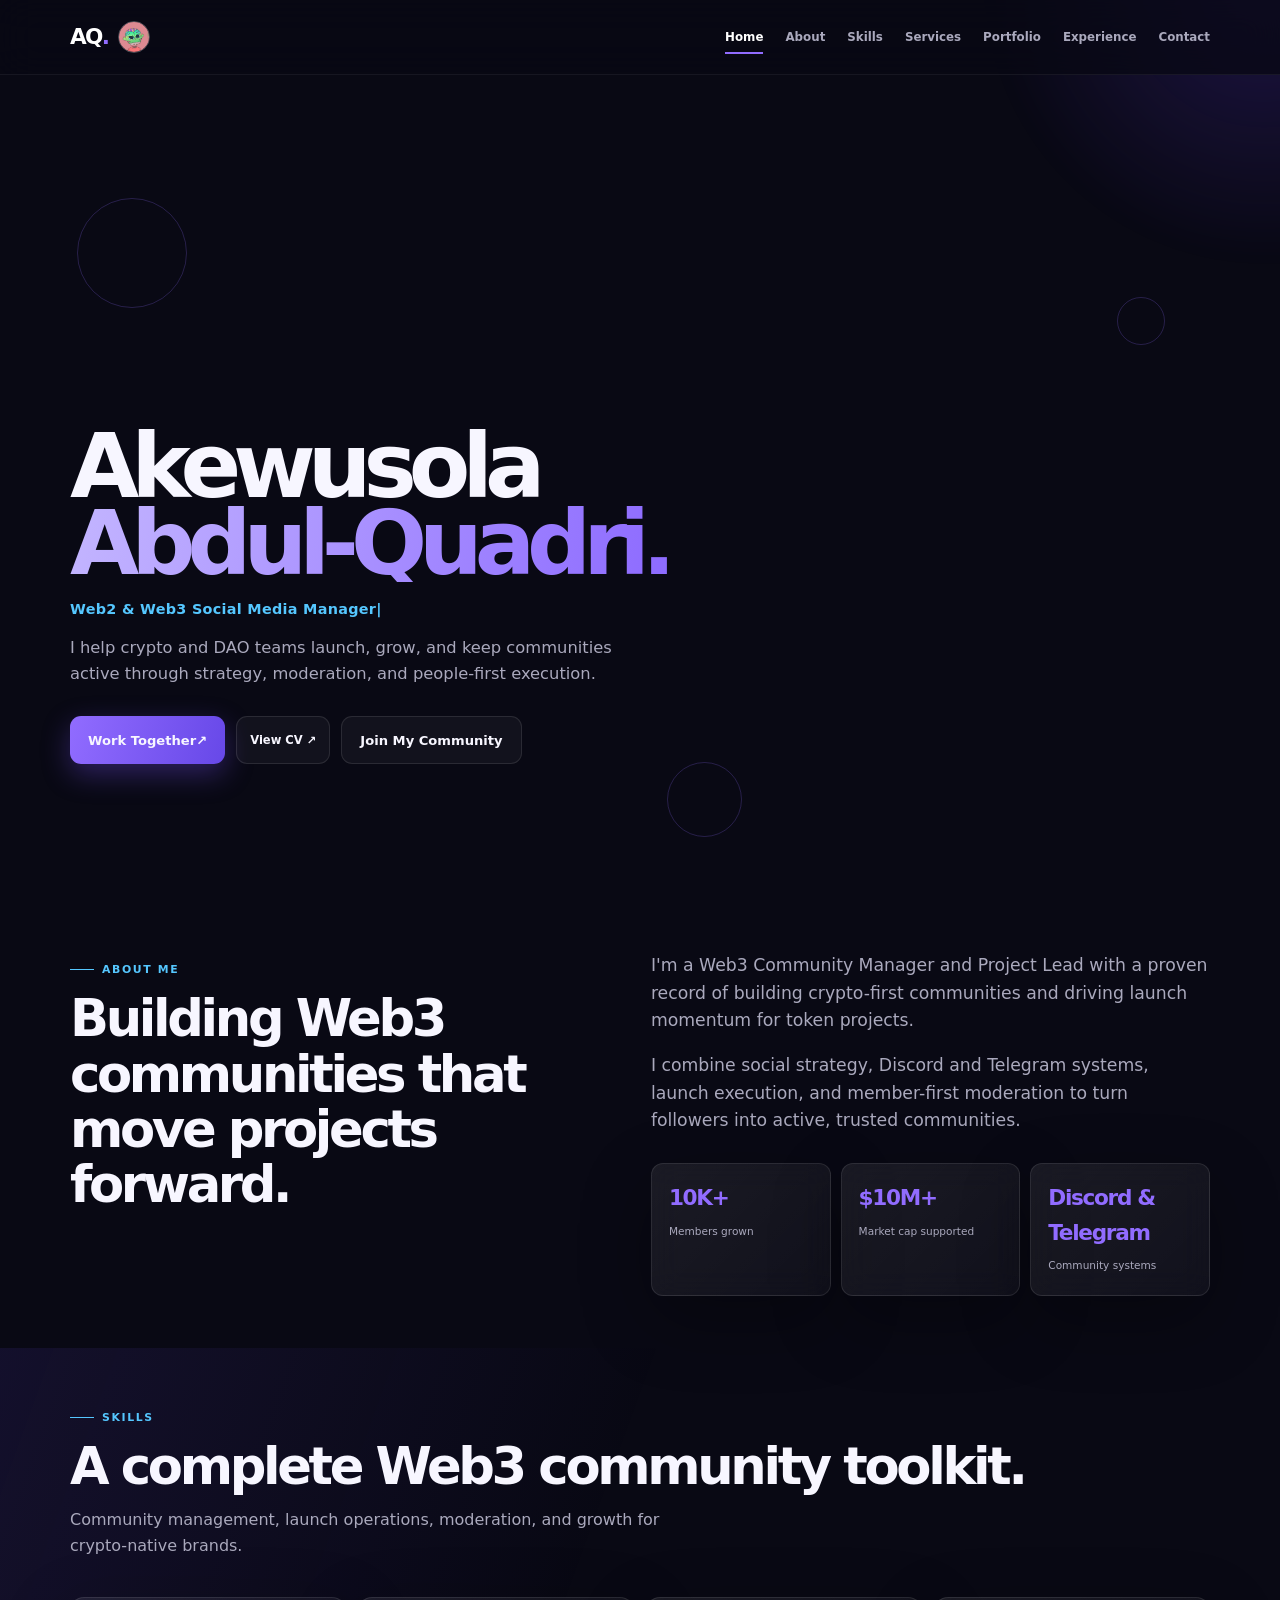
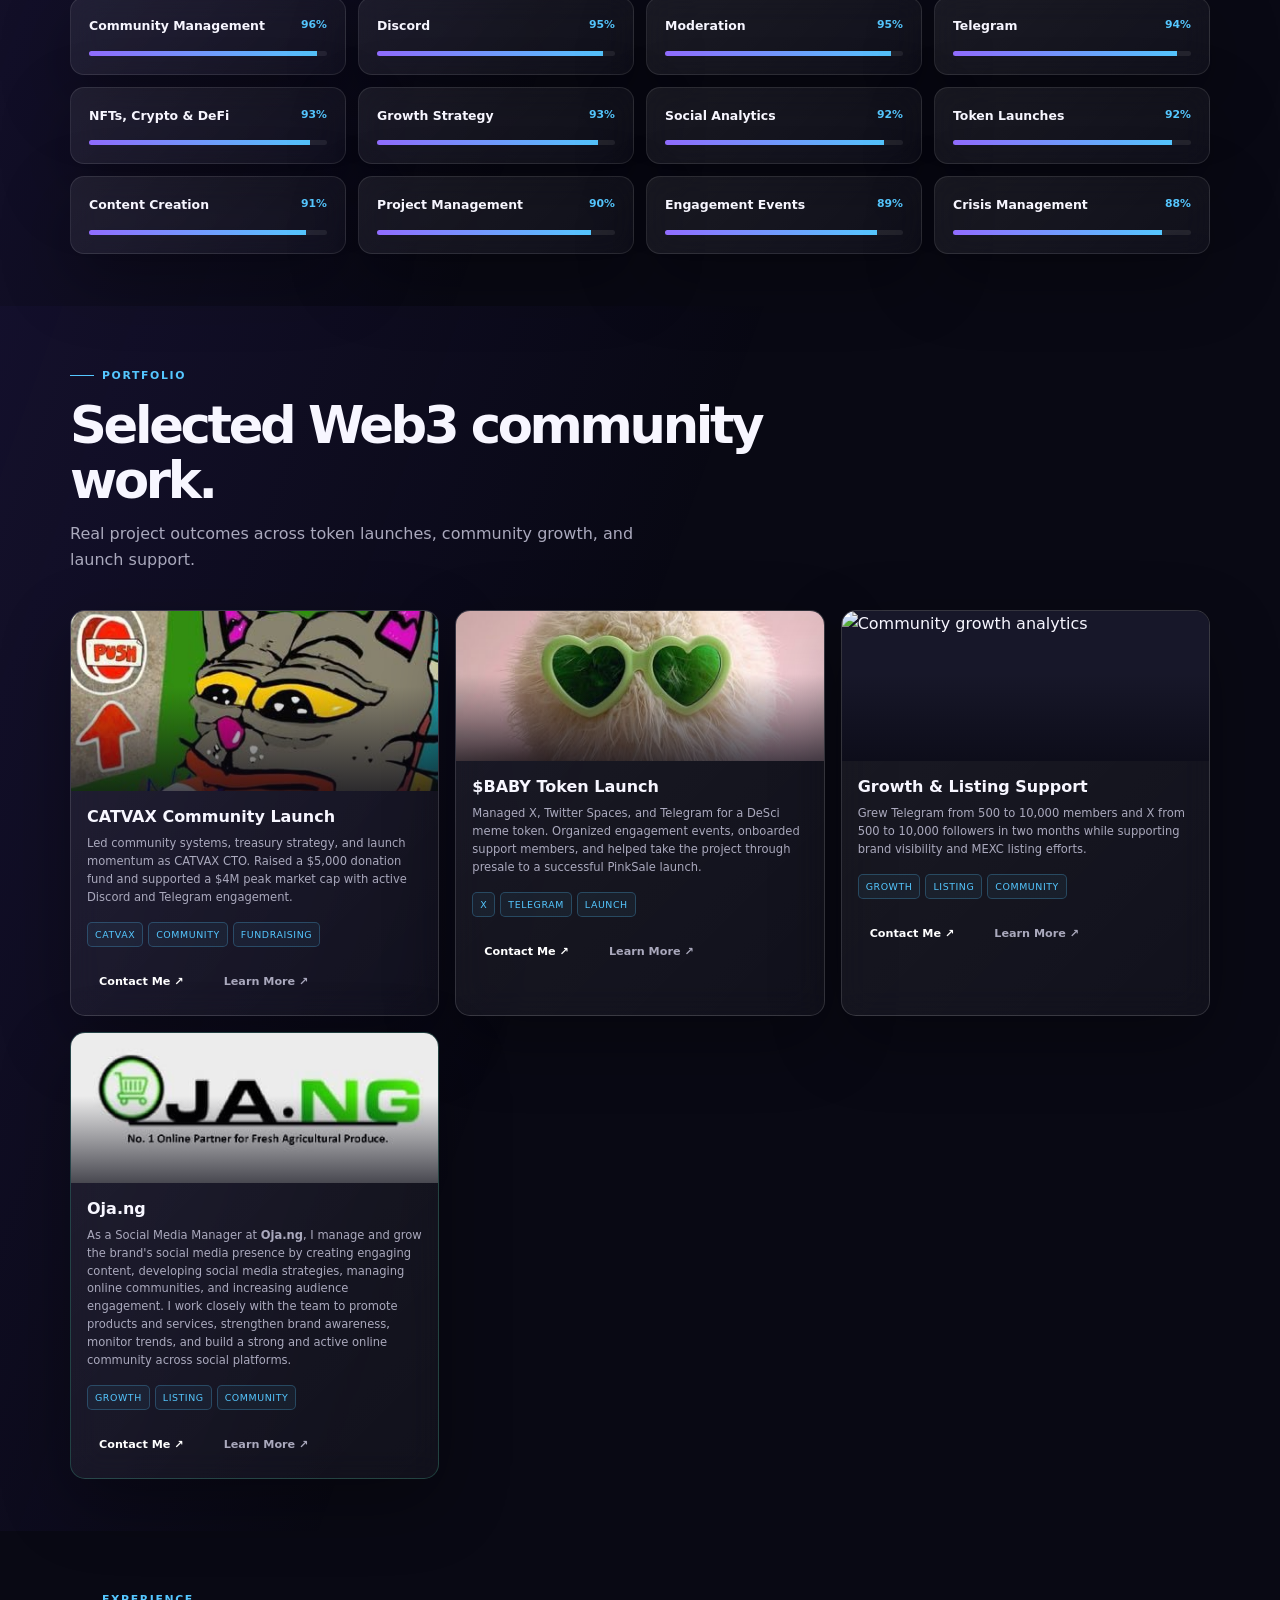
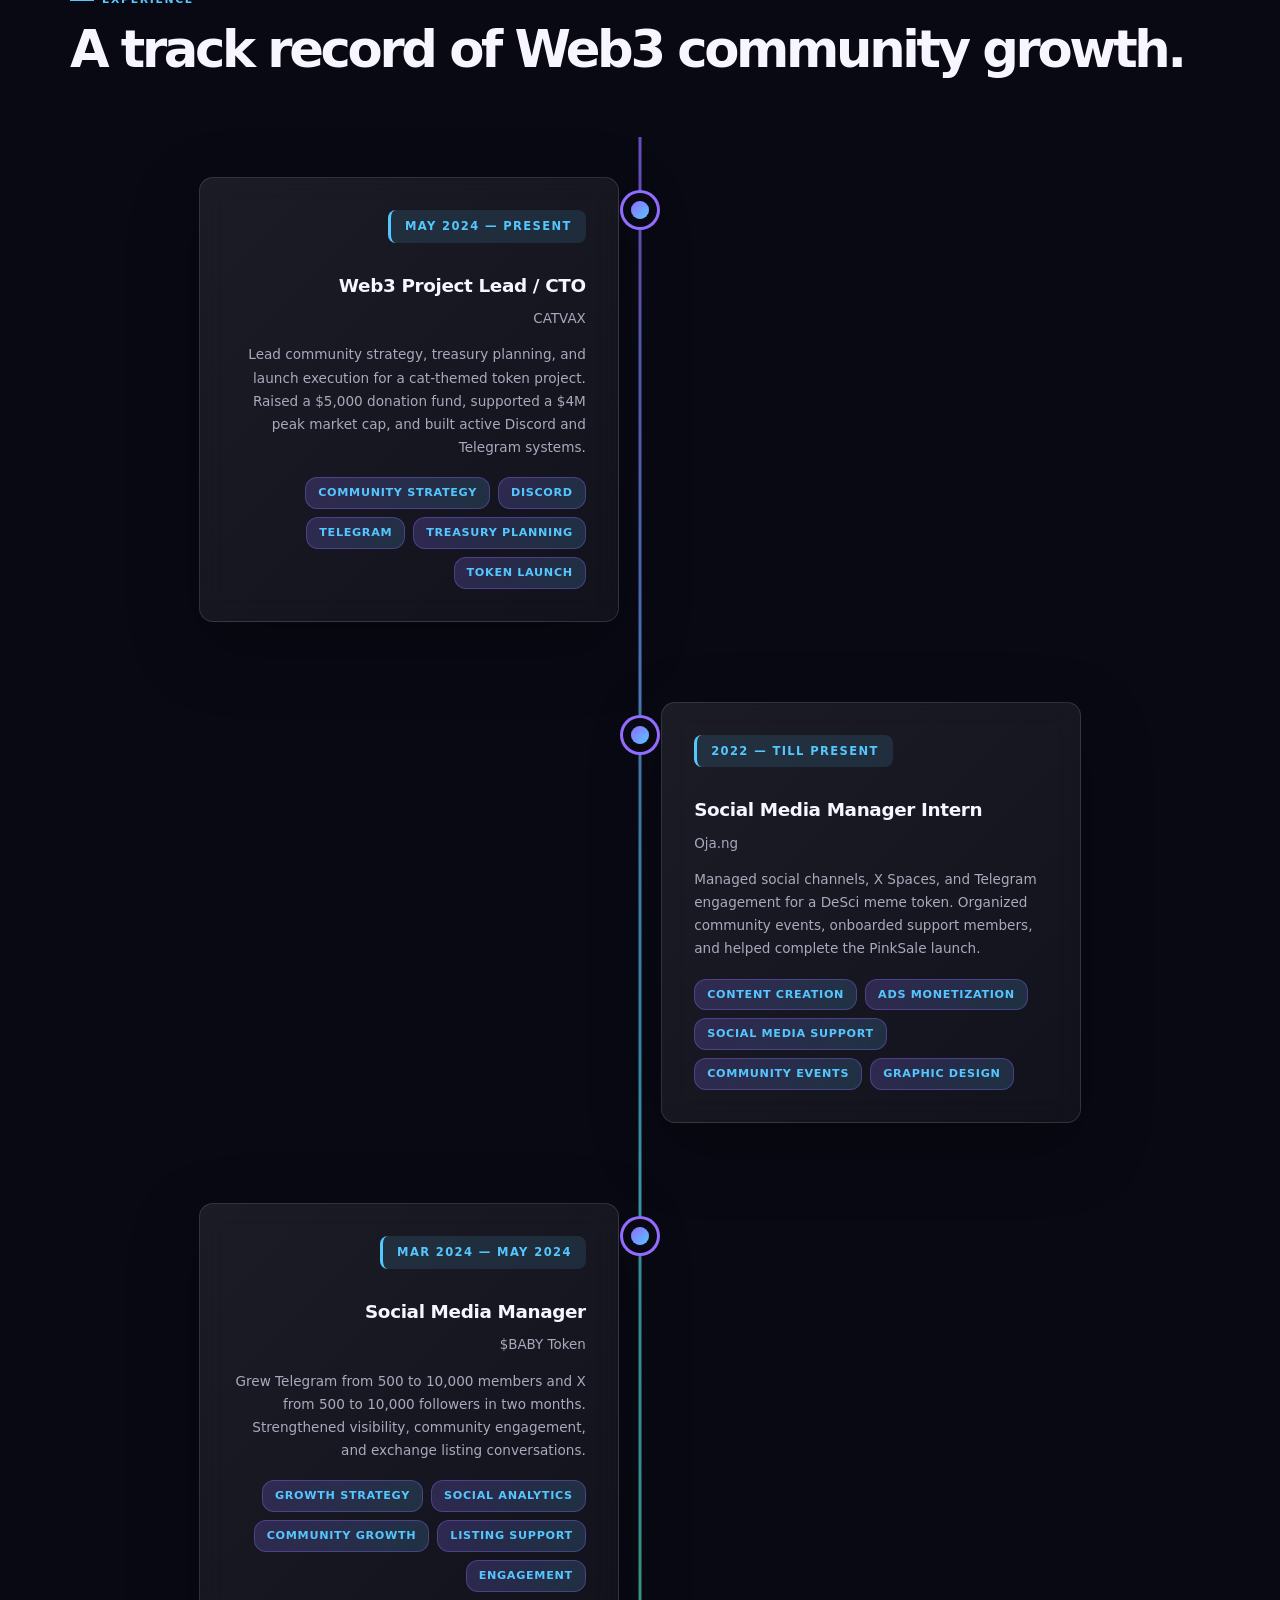
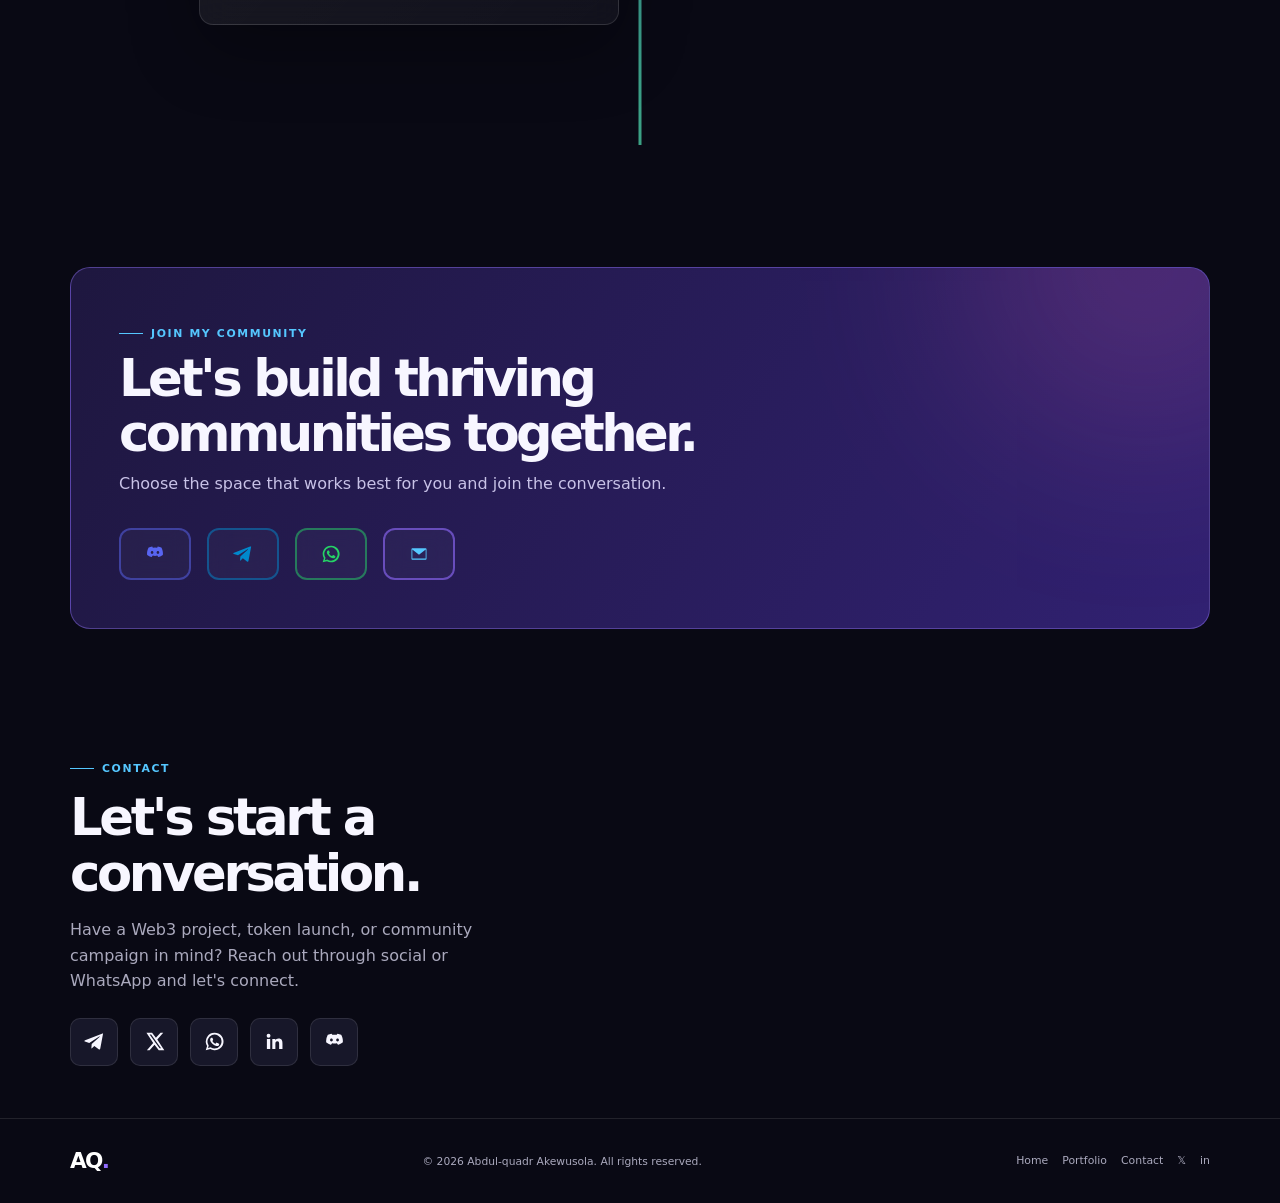
==== commit f261d929: "Redesign: Professional community links with SVG icons" ====
--- a/index.html
+++ b/index.html
@@ -330,7 +330,7 @@
           </div>
         </div>
 
-        <!-- Timeline Entry 2: $BABY Token (Left) -->
+        <!-- Timeline Entry 2: Oja.ng -->
         <div class="timeline-entry timeline-left reveal">
           <div class="timeline-marker"></div>
           <div class="timeline-content glass">
@@ -339,11 +339,11 @@
             <p class="company-name">Oja.ng</p>
             <p class="timeline-description">Managed social channels, X Spaces, and Telegram engagement for a DeSci meme token. Organized community events, onboarded support members, and helped complete the PinkSale launch.</p>
             <div class="experience-tags">
-              <span class="exp-tag">X (Twitter)</span>
-              <span class="exp-tag">Telegram</span>
-              <span class="exp-tag">Social Media</span>
+              <span class="exp-tag">Content Creation</span>
+              <span class="exp-tag">Ads Monetization</span>
+              <span class="exp-tag">Social Media Support</span>
               <span class="exp-tag">Community Events</span>
-              <span class="exp-tag">Launch Support</span>
+              <span class="exp-tag">Graphic Design</span>
             </div>
           </div>
         </div>
@@ -354,7 +354,7 @@
           <div class="timeline-content glass">
             <div class="timeline-date">Mar 2024 — May 2024</div>
             <h3>Social Media Manager</h3>
-            <p class="company-name">$BABY Tokengit</p>
+            <p class="company-name">$BABY Token</p>
             <p class="timeline-description">Grew Telegram from 500 to 10,000 members and X from 500 to 10,000 followers in two months. Strengthened visibility, community engagement, and exchange listing conversations.</p>
             <div class="experience-tags">
               <span class="exp-tag">Growth Strategy</span>
@@ -377,10 +377,37 @@
 
         <!-- Community Links -->
         <div class="join-links">
-          <a class="btn" href="https://discord.gg" aria-label="Discord community">◉ Discord</a>
-          <a class="btn" href="https://t.me/metakay23" aria-label="Telegram community">✈ Telegram</a>
-          <a class="btn" href="https://chat.whatsapp.com/CqPMbgkTJlMHRg4TqrgV0K?mode=gi_t" aria-label="WhatsApp community">◌ WhatsApp</a>
-          <a class="btn" href="#contact" aria-label="Newsletter">✉ Newsletter</a>
+          <!-- Discord -->
+          <a class="community-link discord-link" href="https://discord.gg" aria-label="Discord community">
+            <svg class="icon" viewBox="0 0 24 24" fill="currentColor" aria-hidden="true">
+              <path d="M19.5 4.2a16.6 16.6 0 0 0-4-1.2.6.6 0 0 0-.4.3l-.5 1.1a15.2 15.2 0 0 0-5.2 0L8.9 3.3a.6.6 0 0 0-.4-.3 16.6 16.6 0 0 0-4 1.2.6.6 0 0 0-.3.3C2.8 7.2 2.2 10 2.5 12.7c0 .2.1.3.2.4a16.5 16.5 0 0 0 4.9 2.5.6.6 0 0 0 .6-.2l1.1-1.5a10.4 10.4 0 0 0 5.4 0l1.1 1.5a.6.6 0 0 0 .6.2 16.5 16.5 0 0 0 4.9-2.5.6.6 0 0 0 .2-.4c.3-2.7-.3-5.5-1.7-8.2a.6.6 0 0 0-.3-.3ZM8.5 11.9c-.9 0-1.6-.8-1.6-1.7s.7-1.7 1.6-1.7 1.6.8 1.6 1.7-.7 1.7-1.6 1.7Zm7 0c-.9 0-1.6-.8-1.6-1.7s.7-1.7 1.6-1.7 1.6.8 1.6 1.7-.7 1.7-1.6 1.7Z"/>
+            </svg>
+            <span>Discord</span>
+          </a>
+
+          <!-- Telegram -->
+          <a class="community-link telegram-link" href="https://t.me/metakay23" aria-label="Telegram community">
+            <svg class="icon" viewBox="0 0 24 24" fill="currentColor" aria-hidden="true">
+              <path d="M21.7 3.5 18.6 20c-.2 1.2-.9 1.5-1.8.9l-5-3.7-2.4 2.3c-.3.3-.5.5-1 .5l.4-5.1 9.2-8.3c.4-.4-.1-.6-.6-.2L6 13.6l-4.9-1.5c-1.1-.3-1.1-1.1.2-1.6L20.5 3c.9-.3 1.7.2 1.2.5Z"/>
+            </svg>
+            <span>Telegram</span>
+          </a>
+
+          <!-- WhatsApp -->
+          <a class="community-link whatsapp-link" href="https://chat.whatsapp.com/CqPMbgkTJlMHRg4TqrgV0K?mode=gi_t" aria-label="WhatsApp community">
+            <svg class="icon" viewBox="0 0 24 24" fill="currentColor" aria-hidden="true">
+              <path d="M12 2a9.9 9.9 0 0 0-8.5 15L2 22l5.2-1.4A10 10 0 1 0 12 2Zm0 18a8 8 0 0 1-4-1.1l-.3-.2-3.1.8.8-3-.2-.3A8 8 0 1 1 12 20Zm4.4-5.9c-.2-.1-1.4-.7-1.6-.8-.2-.1-.4-.1-.6.1l-.8 1c-.1.2-.3.2-.5.1a6.5 6.5 0 0 1-3.2-2.8c-.2-.3 0-.4.1-.5l.4-.5.2-.4c.1-.2 0-.3 0-.5l-.7-1.7c-.2-.5-.4-.4-.6-.4h-.5c-.2 0-.5.1-.7.3-.2.2-.9.9-.9 2.1s.9 2.4 1 2.5c.1.2 1.8 2.8 4.4 3.9 2.6 1 2.6.7 3.1.7.5 0 1.5-.6 1.7-1.2.2-.6.2-1.1.1-1.2-.2-.1-.4-.1-.6-.2Z"/>
+            </svg>
+            <span>WhatsApp</span>
+          </a>
+
+          <!-- Newsletter -->
+          <a class="community-link newsletter-link" href="#contact" aria-label="Newsletter">
+            <svg class="icon" viewBox="0 0 24 24" fill="currentColor" aria-hidden="true">
+              <path d="M4 5h16c.55 0 1 .45 1 1v12c0 .55-.45 1-1 1H4c-.55 0-1-.45-1-1V6c0-.55.45-1 1-1zm8 8L4 6.5v11h16V6.5L12 13z"/>
+            </svg>
+            <span>Newsletter</span>
+          </a>
         </div>
       </div>
     </section>
--- a/styles.css
+++ b/styles.css
@@ -999,33 +999,113 @@
 
 .join-links{
   display:flex;
-  gap:14px;
+  gap:16px;
   flex-wrap:wrap;
-  margin-top:26px;
+  margin-top:32px;
   position:relative;
-  z-index:1
-}
-
-.join-links a{
+  z-index:1;
+  align-items:center
+}
+
+.community-link{
   display:inline-flex;
   align-items:center;
-  gap:8px;
-  padding:12px 20px;
-  border:1.5px solid rgba(145,108,255,0.5);
-  background:linear-gradient(135deg, rgba(145,108,255,0.12), rgba(85,199,255,0.08));
-  border-radius:10px;
+  justify-content:center;
+  gap:10px;
+  padding:14px 24px;
+  border:2px solid;
+  border-radius:12px;
   color:var(--text);
-  font-weight:600;
+  font-weight:700;
   font-size:0.95rem;
-  transition:all 0.3s ease;
-  text-decoration:none
-}
-
-.join-links a:hover{
-  border-color:var(--purple);
-  background:linear-gradient(135deg, rgba(145,108,255,0.2), rgba(85,199,255,0.15));
-  transform:translateY(-2px);
-  box-shadow:0 8px 24px rgba(145,108,255,0.2)
+  transition:all 0.3s cubic-bezier(0.23,1,0.32,1);
+  text-decoration:none;
+  position:relative;
+  overflow:hidden;
+  background:rgba(255,255,255,0.03);
+  backdrop-filter:blur(10px);
+  min-height:48px;
+  letter-spacing:0.02em;
+  white-space:nowrap
+}
+
+.community-link .icon{
+  width:20px;
+  height:20px;
+  flex-shrink:0;
+  transition:all 0.3s ease
+}
+
+.community-link span{
+  display:none
+}
+
+/* Discord Link */
+.discord-link{
+  border-color:rgba(88,101,242,0.5);
+  color:#5865F2
+}
+
+.discord-link:hover{
+  border-color:#5865F2;
+  background:linear-gradient(135deg, rgba(88,101,242,0.2), rgba(88,101,242,0.1));
+  box-shadow:0 8px 32px rgba(88,101,242,0.3);
+  transform:translateY(-3px)
+}
+
+.discord-link:hover .icon{
+  transform:scale(1.15)
+}
+
+/* Telegram Link */
+.telegram-link{
+  border-color:rgba(0,136,204,0.5);
+  color:#0088CC
+}
+
+.telegram-link:hover{
+  border-color:#0088CC;
+  background:linear-gradient(135deg, rgba(0,136,204,0.2), rgba(0,136,204,0.1));
+  box-shadow:0 8px 32px rgba(0,136,204,0.3);
+  transform:translateY(-3px)
+}
+
+.telegram-link:hover .icon{
+  transform:scale(1.15)
+}
+
+/* WhatsApp Link */
+.whatsapp-link{
+  border-color:rgba(37,211,102,0.5);
+  color:#25D366
+}
+
+.whatsapp-link:hover{
+  border-color:#25D366;
+  background:linear-gradient(135deg, rgba(37,211,102,0.2), rgba(37,211,102,0.1));
+  box-shadow:0 8px 32px rgba(37,211,102,0.3);
+  transform:translateY(-3px)
+}
+
+.whatsapp-link:hover .icon{
+  transform:scale(1.15)
+}
+
+/* Newsletter Link */
+.newsletter-link{
+  border-color:rgba(145,108,255,0.6);
+  color:var(--blue)
+}
+
+.newsletter-link:hover{
+  border-color:var(--blue);
+  background:linear-gradient(135deg, rgba(85,199,255,0.2), rgba(85,199,255,0.1));
+  box-shadow:0 8px 32px rgba(85,199,255,0.3);
+  transform:translateY(-3px)
+}
+
+.newsletter-link:hover .icon{
+  transform:scale(1.15)
 }
 
 
@@ -1606,10 +1686,25 @@
 }
 
 /* Join community links */
-.join-links a:focus-visible{
-  outline:2px solid var(--blue);
-  outline-offset:2px;
-  background:linear-gradient(135deg, rgba(145,108,255,0.25), rgba(85,199,255,0.2))
+.community-link:focus-visible{
+  outline:2px solid currentColor;
+  outline-offset:3px
+}
+
+.discord-link:focus-visible{
+  outline-color:#5865F2
+}
+
+.telegram-link:focus-visible{
+  outline-color:#0088CC
+}
+
+.whatsapp-link:focus-visible{
+  outline-color:#25D366
+}
+
+.newsletter-link:focus-visible{
+  outline-color:var(--blue)
 }
 
 /* Footer links */
@@ -1637,12 +1732,18 @@
     font-size:.75rem
   }
 
-  .join-links a{
+  .community-link{
     padding:14px 18px;
     font-size:.9rem;
-    min-height:44px;
+    min-height:48px;
     display:inline-flex;
-    align-items:center
+    align-items:center;
+    gap:8px
+  }
+
+  .community-link .icon{
+    width:18px;
+    height:18px
   }
 }
 
@@ -1693,15 +1794,26 @@
 
   .join-links{
     flex-direction:column;
-    gap:12px
-  }
-
-  .join-links a{
+    gap:14px;
+    width:100%
+  }
+
+  .community-link{
     width:100%;
     justify-content:center;
-    padding:14px 16px;
-    font-size:.9rem;
-    min-height:48px
+    padding:16px 20px;
+    font-size:.95rem;
+    min-height:52px;
+    gap:12px
+  }
+
+  .community-link .icon{
+    width:22px;
+    height:22px
+  }
+
+  .community-link span{
+    display:inline
   }
 
   .navlinks a{
@@ -1728,10 +1840,17 @@
     height:44px
   }
 
-  .join-links a{
-    padding:12px 14px;
+  .community-link{
+    padding:14px 16px;
     font-size:.85rem;
-    min-height:44px
+    min-height:44px;
+    gap:10px;
+    width:100%
+  }
+
+  .community-link .icon{
+    width:16px;
+    height:16px
   }
 
   .project-actions a{
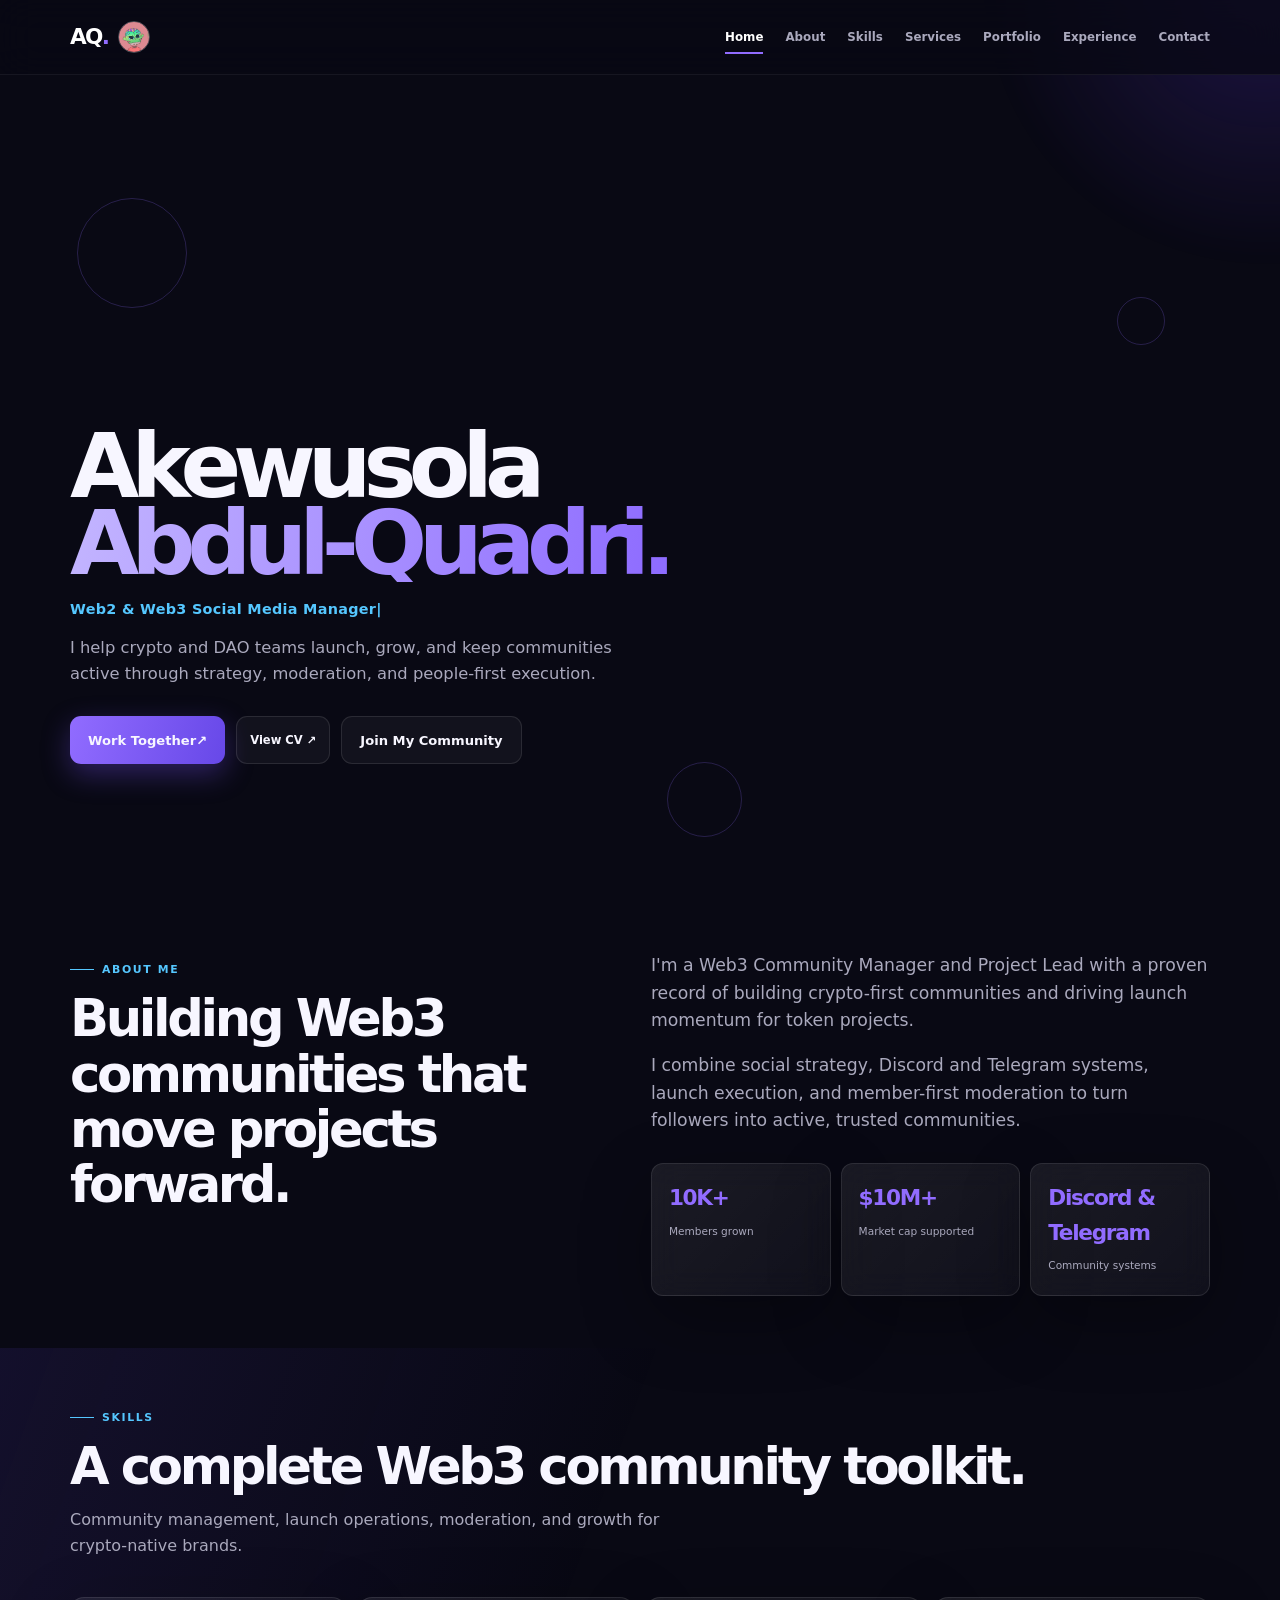
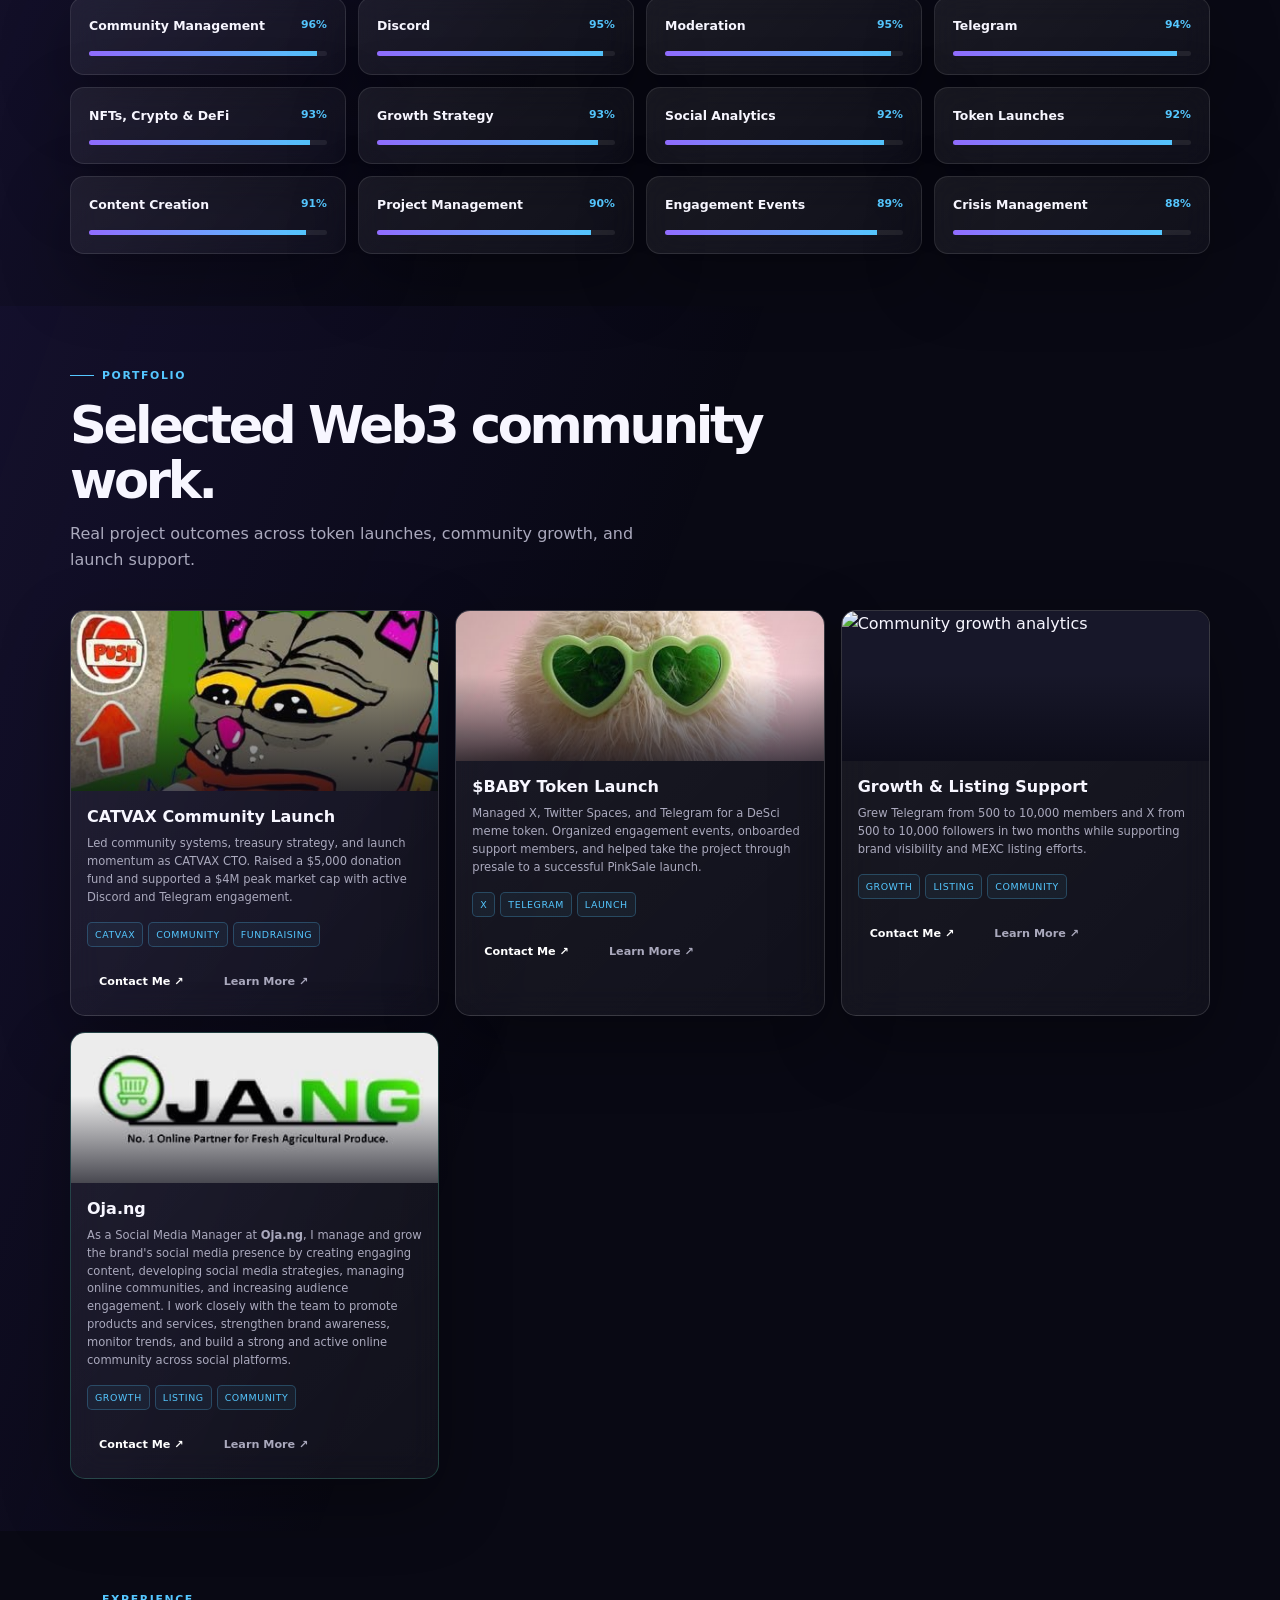
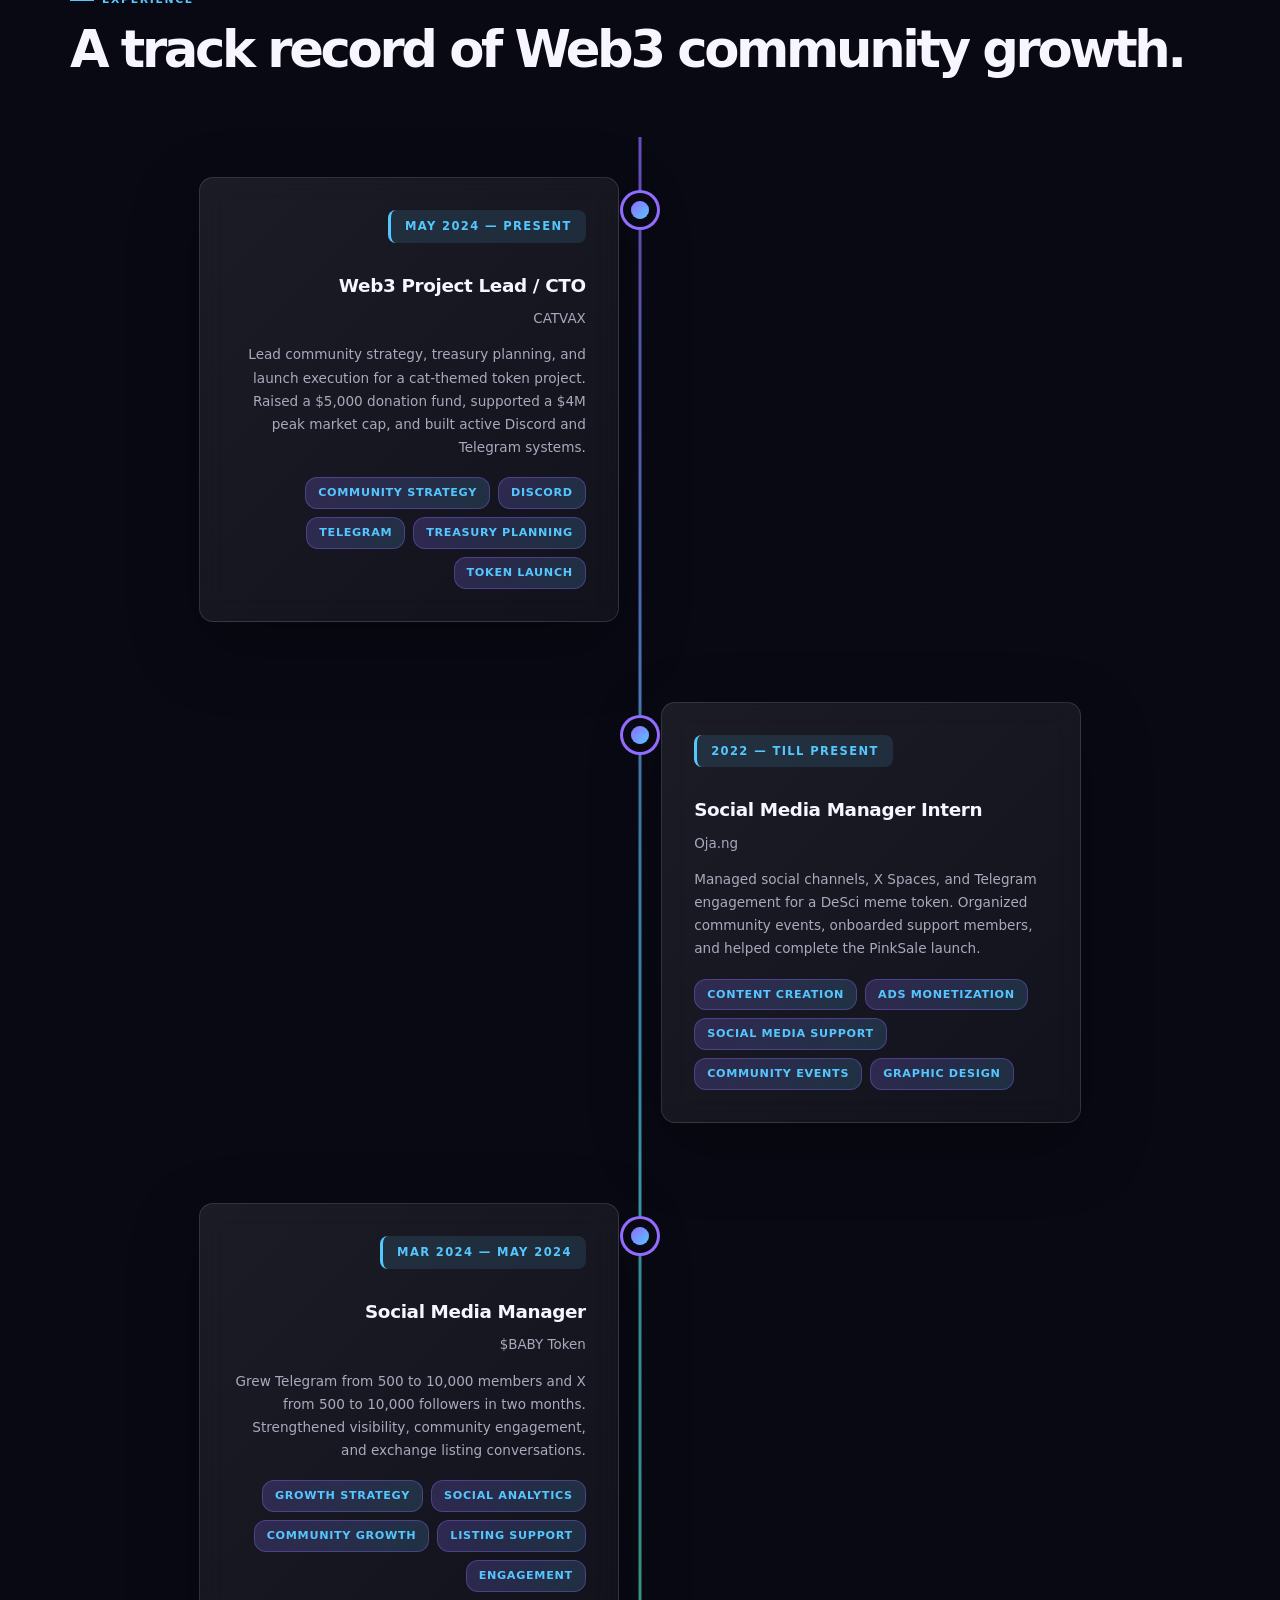
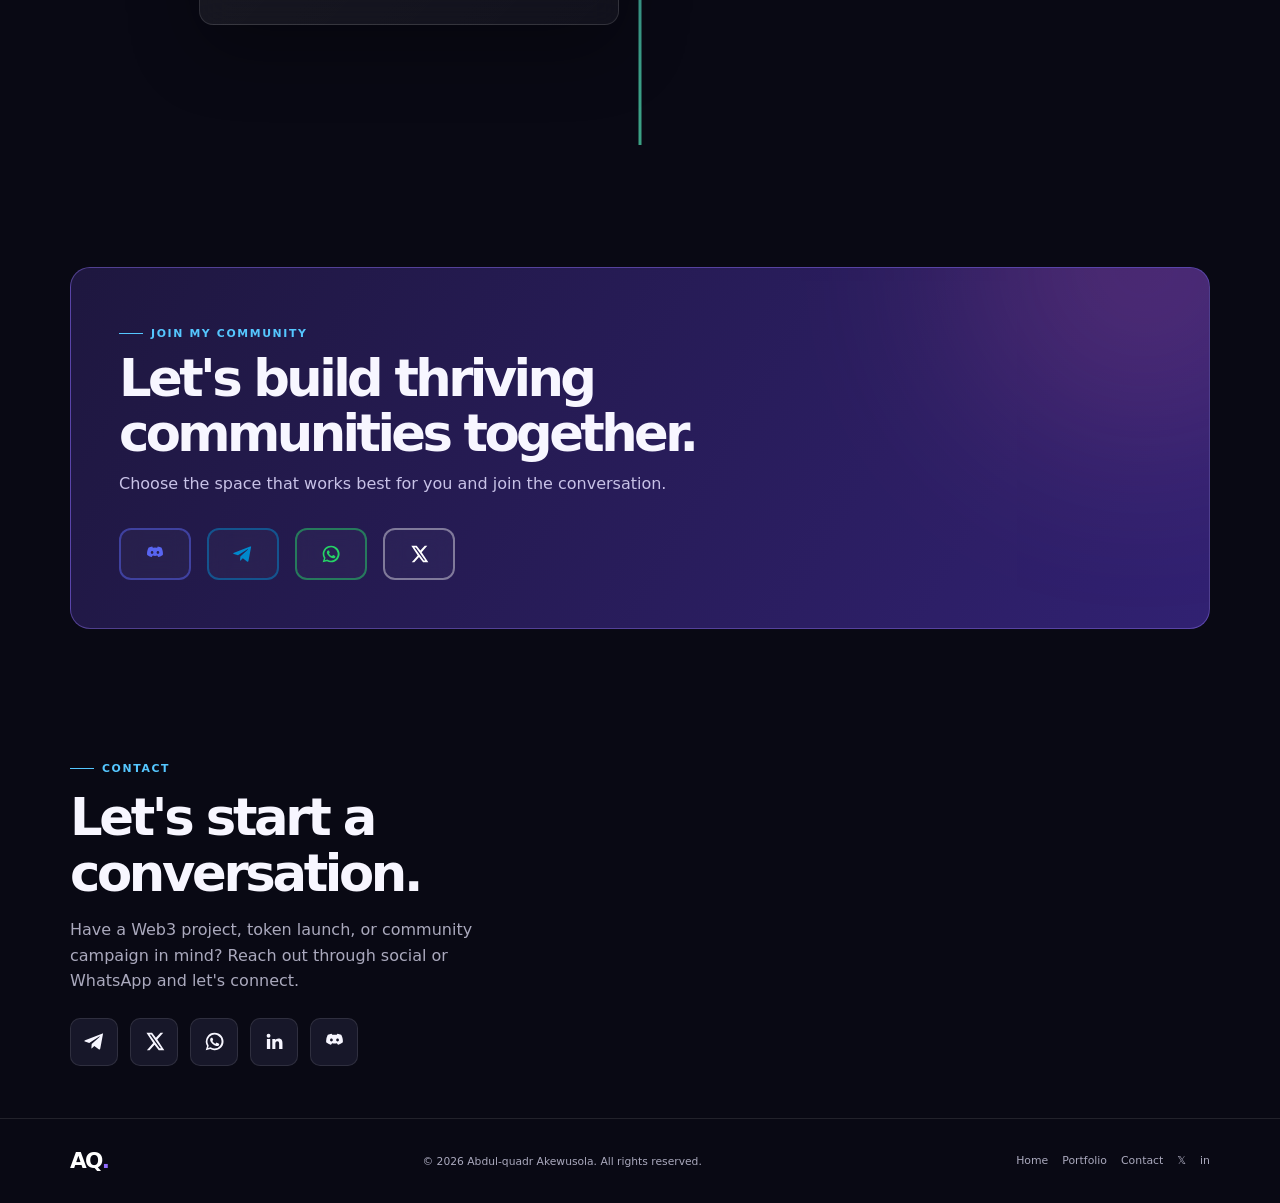
==== commit 88d63cdf: "Update: Change Newsletter to X (Twitter) link" ====
--- a/index.html
+++ b/index.html
@@ -401,12 +401,12 @@
             <span>WhatsApp</span>
           </a>
 
-          <!-- Newsletter -->
-          <a class="community-link newsletter-link" href="#contact" aria-label="Newsletter">
+          <!-- X (Twitter) -->
+          <a class="community-link x-link" href="https://x.com/Blockieverts" aria-label="X community">
             <svg class="icon" viewBox="0 0 24 24" fill="currentColor" aria-hidden="true">
-              <path d="M4 5h16c.55 0 1 .45 1 1v12c0 .55-.45 1-1 1H4c-.55 0-1-.45-1-1V6c0-.55.45-1 1-1zm8 8L4 6.5v11h16V6.5L12 13z"/>
+              <path d="M18.9 2H22l-6.8 7.8L23.2 22h-6.3l-4.9-6.4L6.4 22H3.3l7.2-8.3L2.8 2h6.4l4.4 5.8L18.9 2Zm-1.1 17.8h1.7L8.2 4.1H6.4l11.4 15.7Z"/>
             </svg>
-            <span>Newsletter</span>
+            <span>X</span>
           </a>
         </div>
       </div>
--- a/styles.css
+++ b/styles.css
@@ -1092,19 +1092,19 @@
 }
 
 /* Newsletter Link */
-.newsletter-link{
-  border-color:rgba(145,108,255,0.6);
-  color:var(--blue)
-}
-
-.newsletter-link:hover{
-  border-color:var(--blue);
-  background:linear-gradient(135deg, rgba(85,199,255,0.2), rgba(85,199,255,0.1));
-  box-shadow:0 8px 32px rgba(85,199,255,0.3);
+.x-link{
+  border-color:rgba(255,255,255,0.4);
+  color:#fff
+}
+
+.x-link:hover{
+  border-color:#fff;
+  background:linear-gradient(135deg, rgba(255,255,255,0.15), rgba(255,255,255,0.08));
+  box-shadow:0 8px 32px rgba(255,255,255,0.2);
   transform:translateY(-3px)
 }
 
-.newsletter-link:hover .icon{
+.x-link:hover .icon{
   transform:scale(1.15)
 }
 
@@ -1703,8 +1703,8 @@
   outline-color:#25D366
 }
 
-.newsletter-link:focus-visible{
-  outline-color:var(--blue)
+.x-link:focus-visible{
+  outline-color:#fff
 }
 
 /* Footer links */
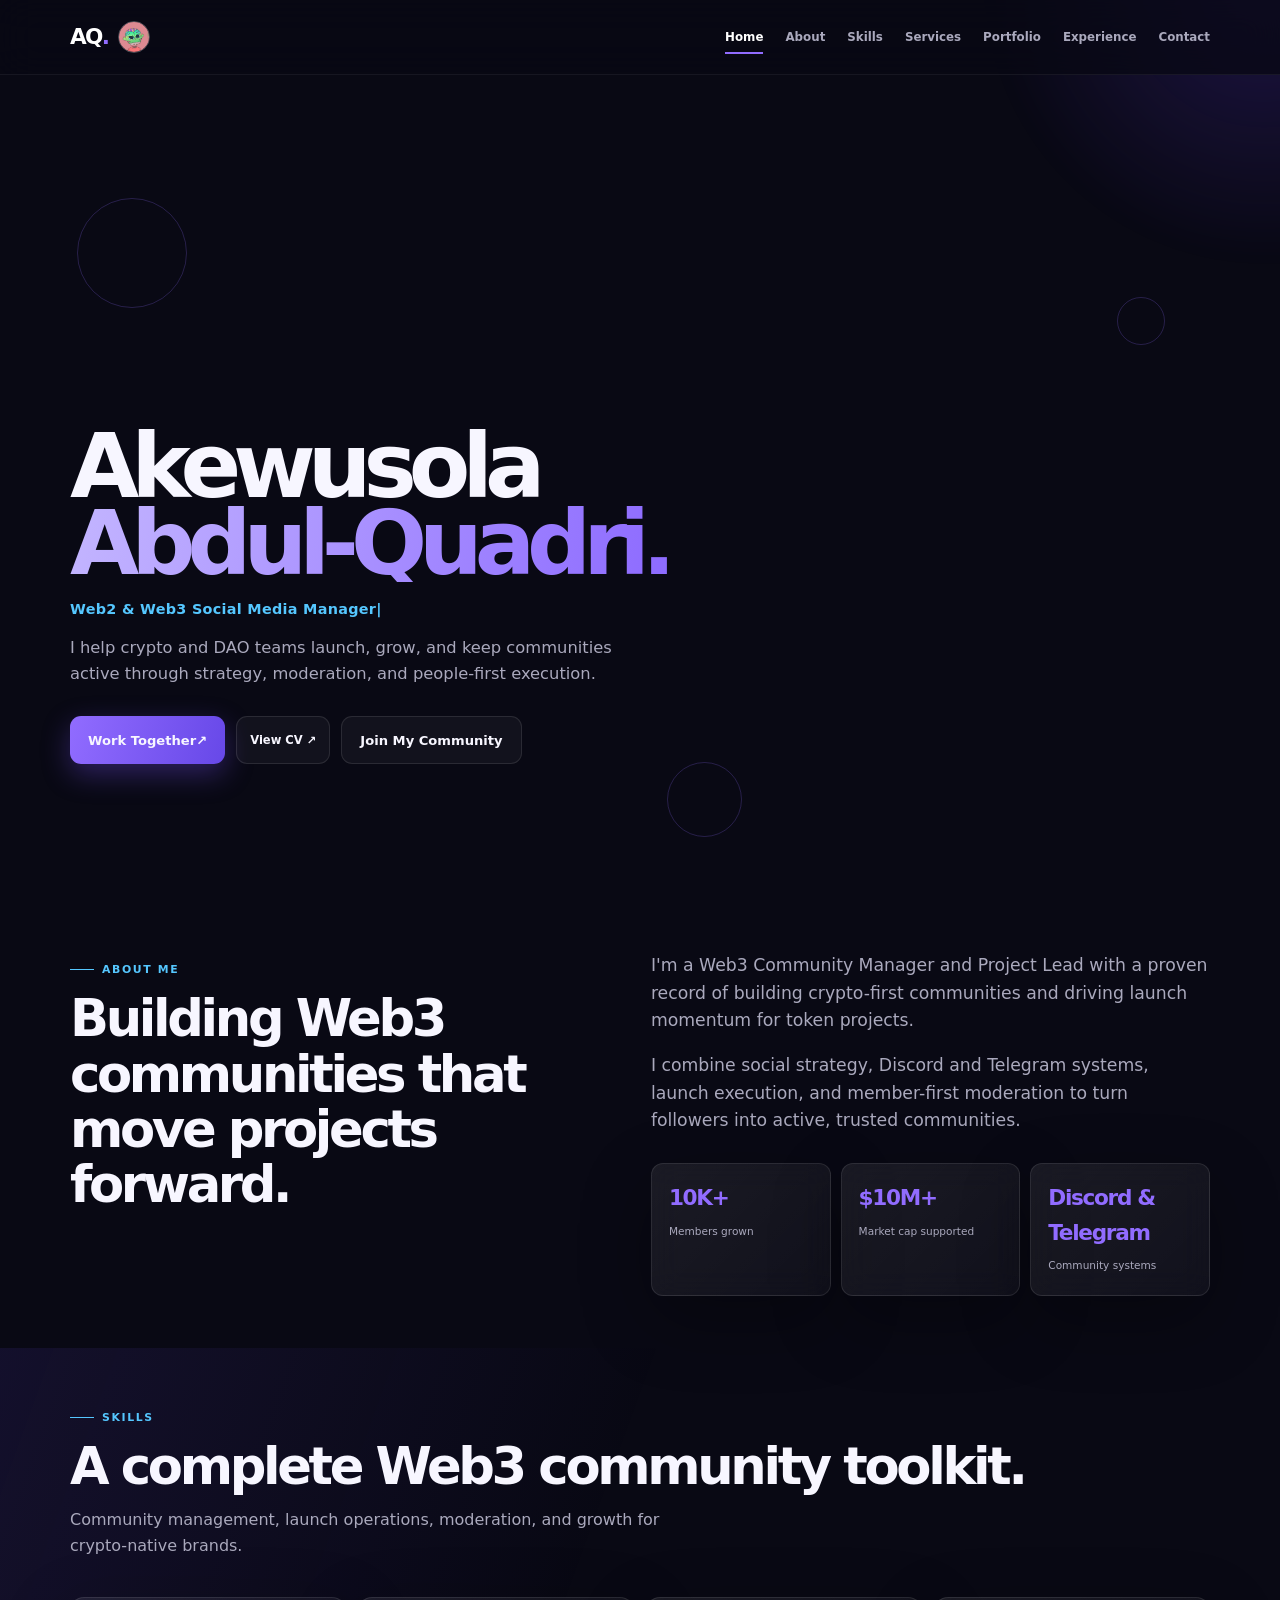
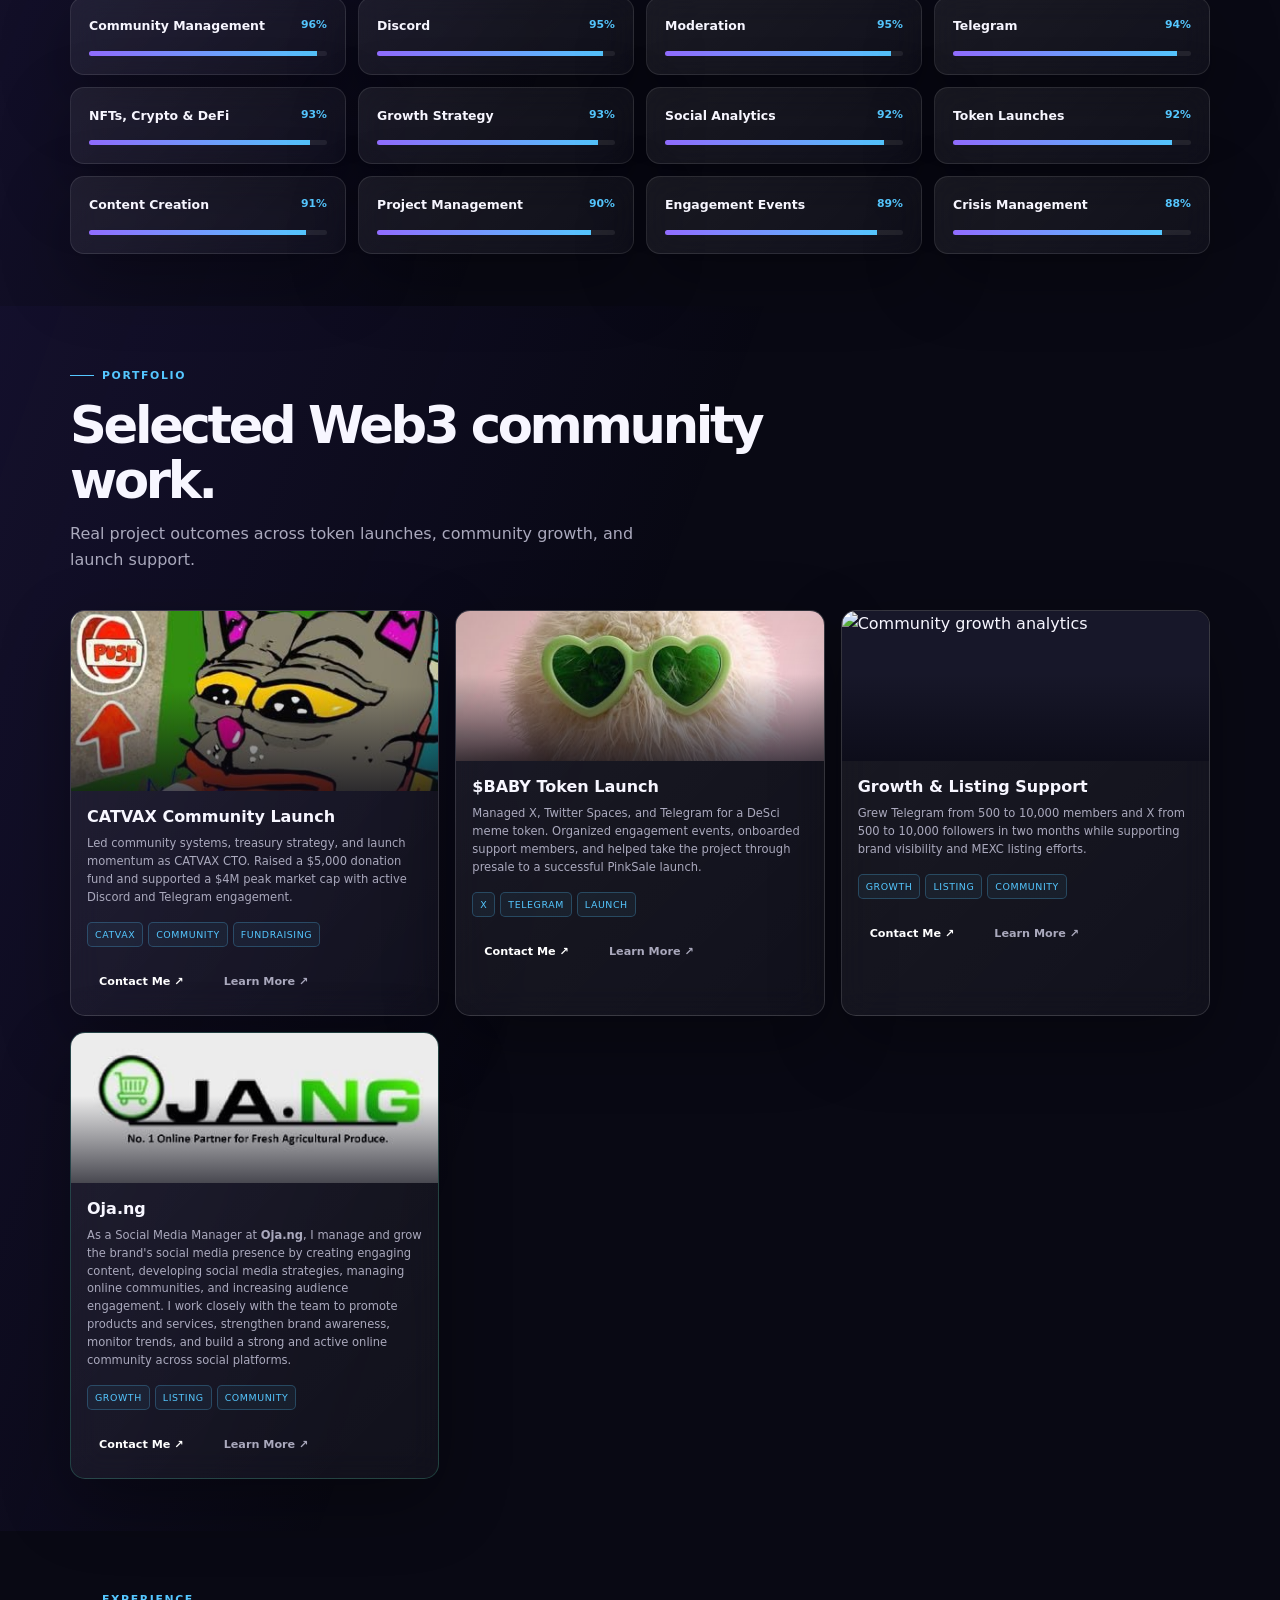
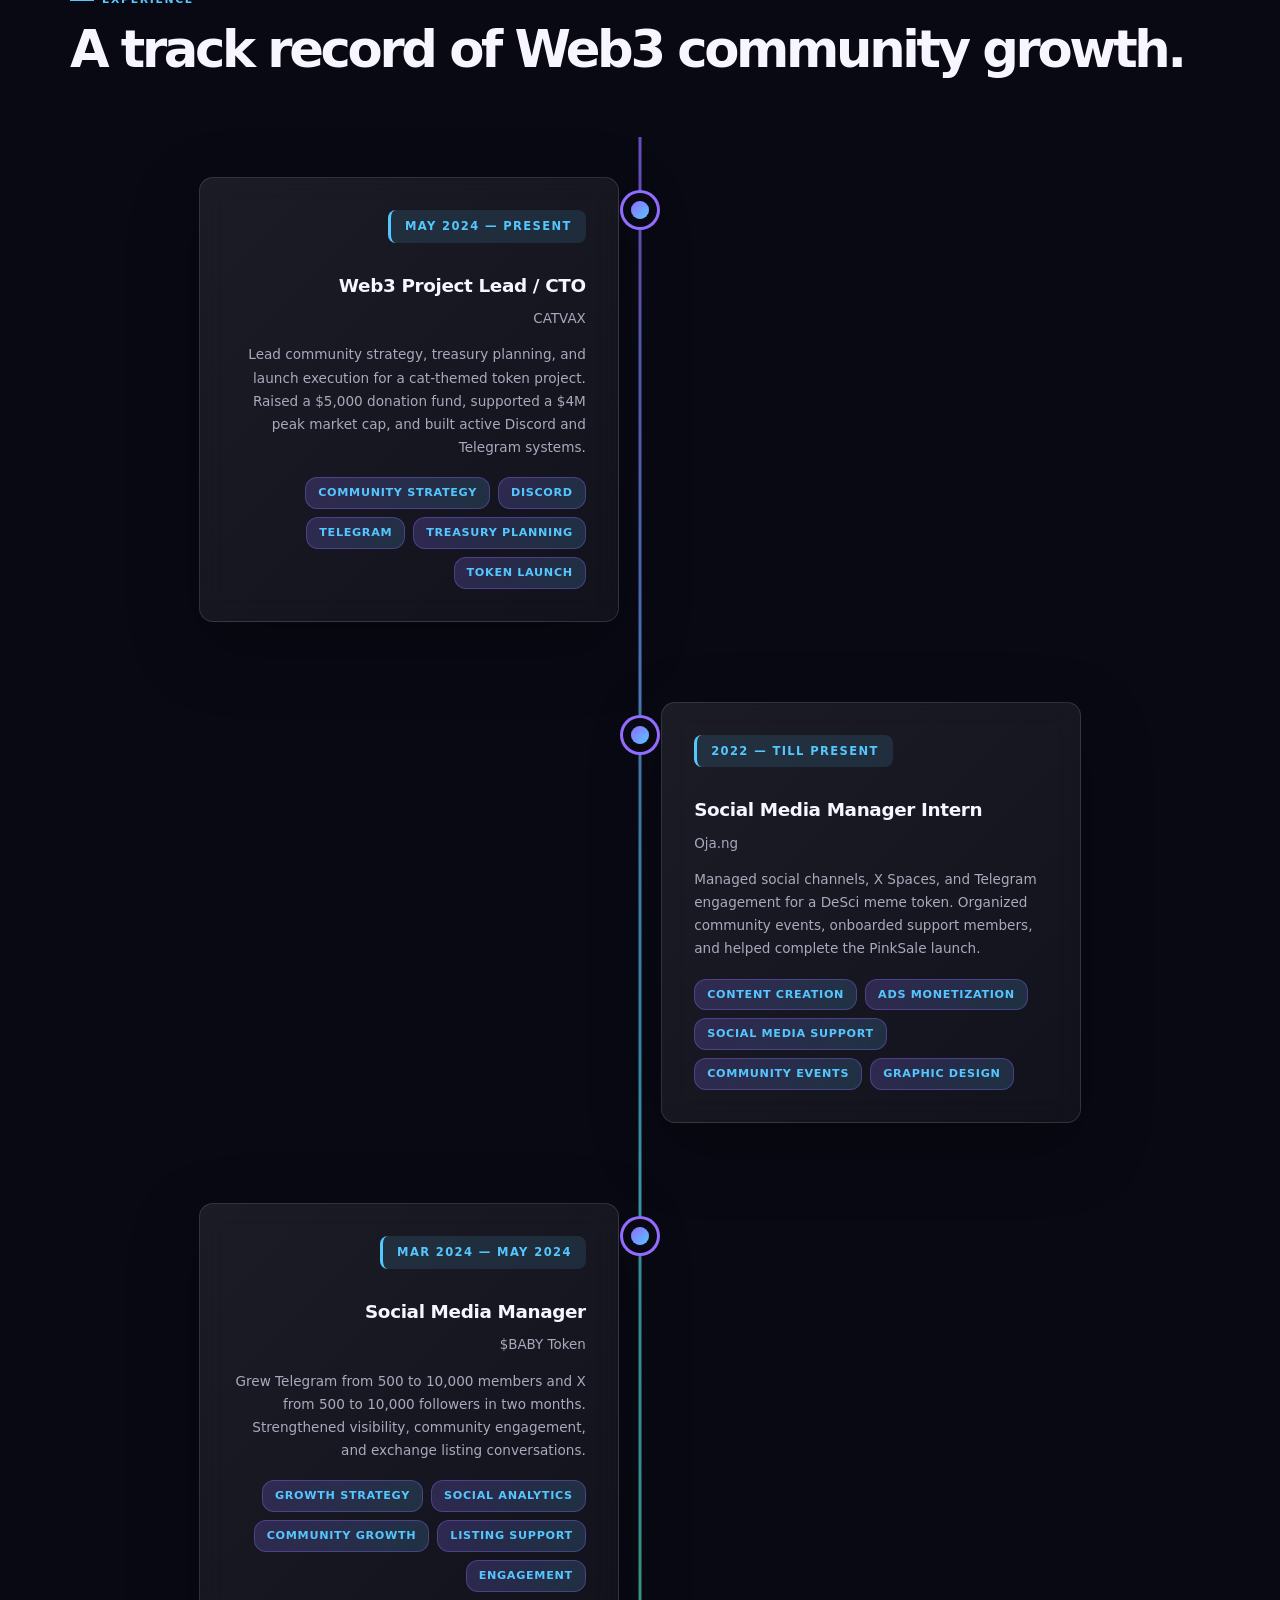
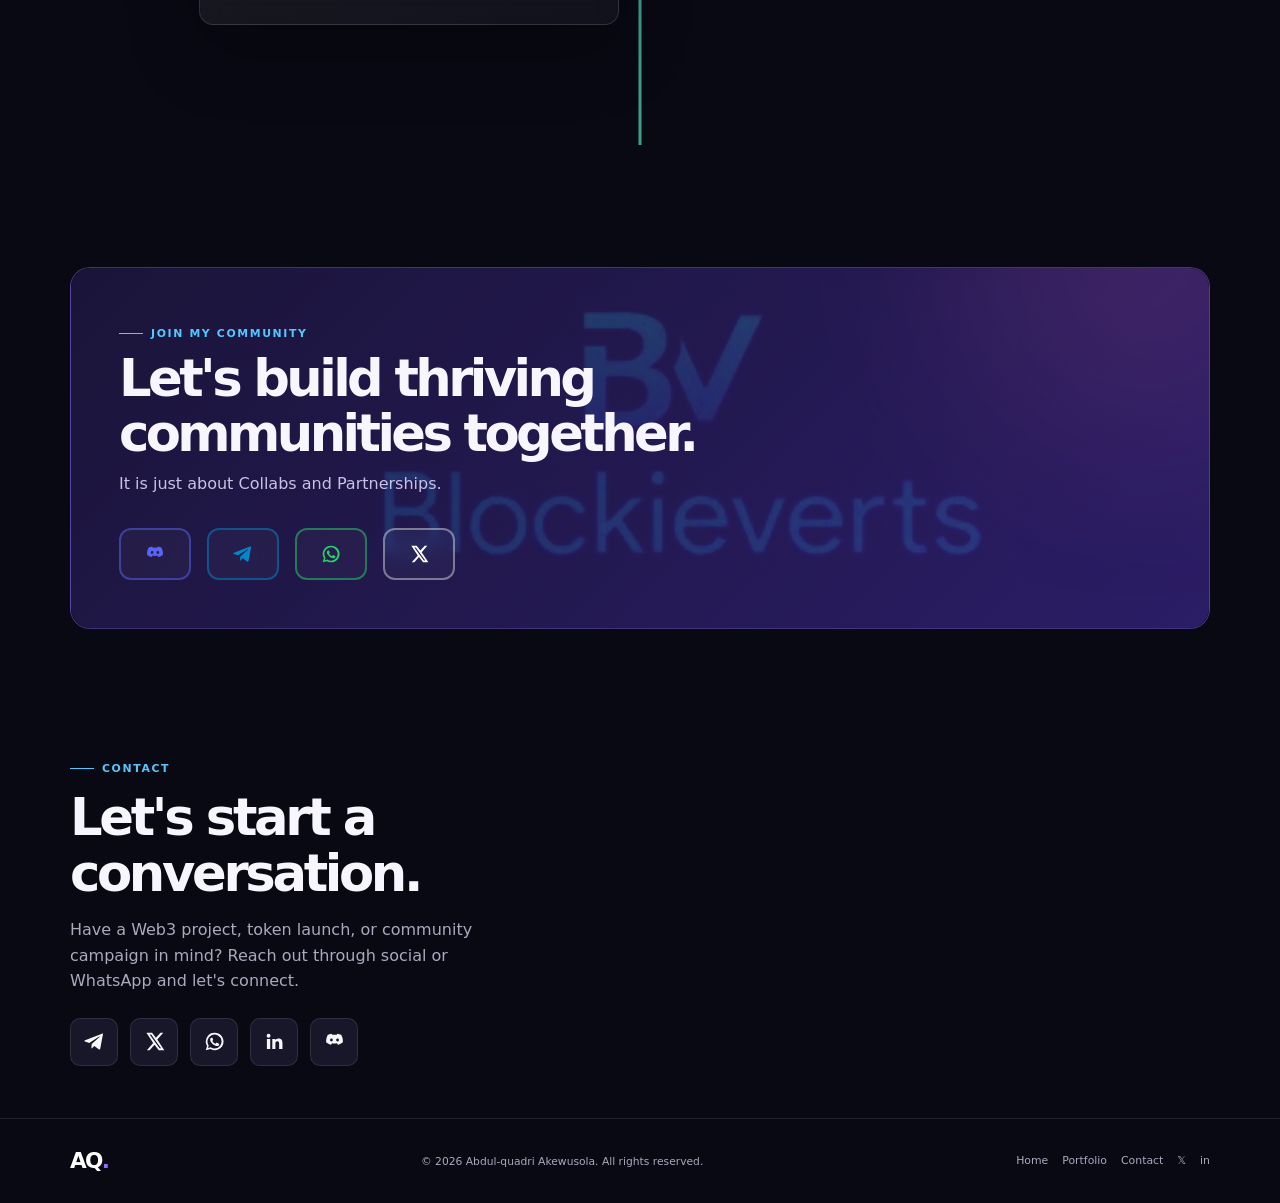
==== commit 9deb1986: "Update: Latest portfolio changes" ====
--- a/index.html
+++ b/index.html
@@ -373,7 +373,7 @@
       <div class="join-box reveal">
         <span class="eyebrow">Join My Community</span>
         <h2>Let's build thriving<br />communities together.</h2>
-        <p>Choose the space that works best for you and join the conversation.</p>
+        <p>It is just about Collabs and Partnerships.</p>
 
         <!-- Community Links -->
         <div class="join-links">
@@ -471,7 +471,7 @@
       <a href="#home" class="logo">AQ<i>.</i></a>
 
       <!-- Copyright -->
-      <p>© <span id="year"></span> Abdul-quadr Akewusola. All rights reserved.</p>
+      <p>© <span id="year"></span> Abdul-quadri Akewusola. All rights reserved.</p>
 
       <!-- Footer Links -->
       <div class="footer-links">
--- a/styles.css
+++ b/styles.css
@@ -968,8 +968,21 @@
   overflow:hidden;
   padding:48px;
   border-radius:20px;
-  background:linear-gradient(120deg,#1e173f,#312172);
-  border:1px solid rgba(153,122,255,.4)
+  background:linear-gradient(120deg,#1e173f,#312172),url('assets/communitybg.jpeg') center/cover no-repeat;
+  background-blend-mode:overlay;
+  border:1px solid rgba(153,122,255,.4);
+  image-rendering:crisp-edges;
+  image-rendering:-webkit-optimize-contrast
+}
+
+.join-box::before{
+  content:"";
+  position:absolute;
+  inset:0;
+  background:linear-gradient(135deg,rgba(30,23,63,.85),rgba(49,33,114,.85));
+  border-radius:inherit;
+  pointer-events:none;
+  z-index:1
 }
 
 .join-box:after{
@@ -979,22 +992,33 @@
   border-radius:50%;
   background:var(--pink);
   filter:blur(100px);
-  opacity:.17;
+  opacity:.12;
   position:absolute;
   right:-110px;
-  top:-180px
+  top:-180px;
+  z-index:2
 }
 
 .join-box h2{
   font-size:clamp(2rem,4vw,3.5rem);
   letter-spacing:-.07em;
   line-height:1.08;
-  margin:9px 0
+  margin:9px 0;
+  position:relative;
+  z-index:3
 }
 
 .join-box p{
   color:#c8c2e7;
-  margin:0
+  margin:0;
+  position:relative;
+  z-index:3
+}
+
+.join-box .eyebrow{
+  position:relative;
+  z-index:3;
+  display:inline-flex
 }
 
 .join-links{
@@ -1003,7 +1027,7 @@
   flex-wrap:wrap;
   margin-top:32px;
   position:relative;
-  z-index:1;
+  z-index:3;
   align-items:center
 }
 
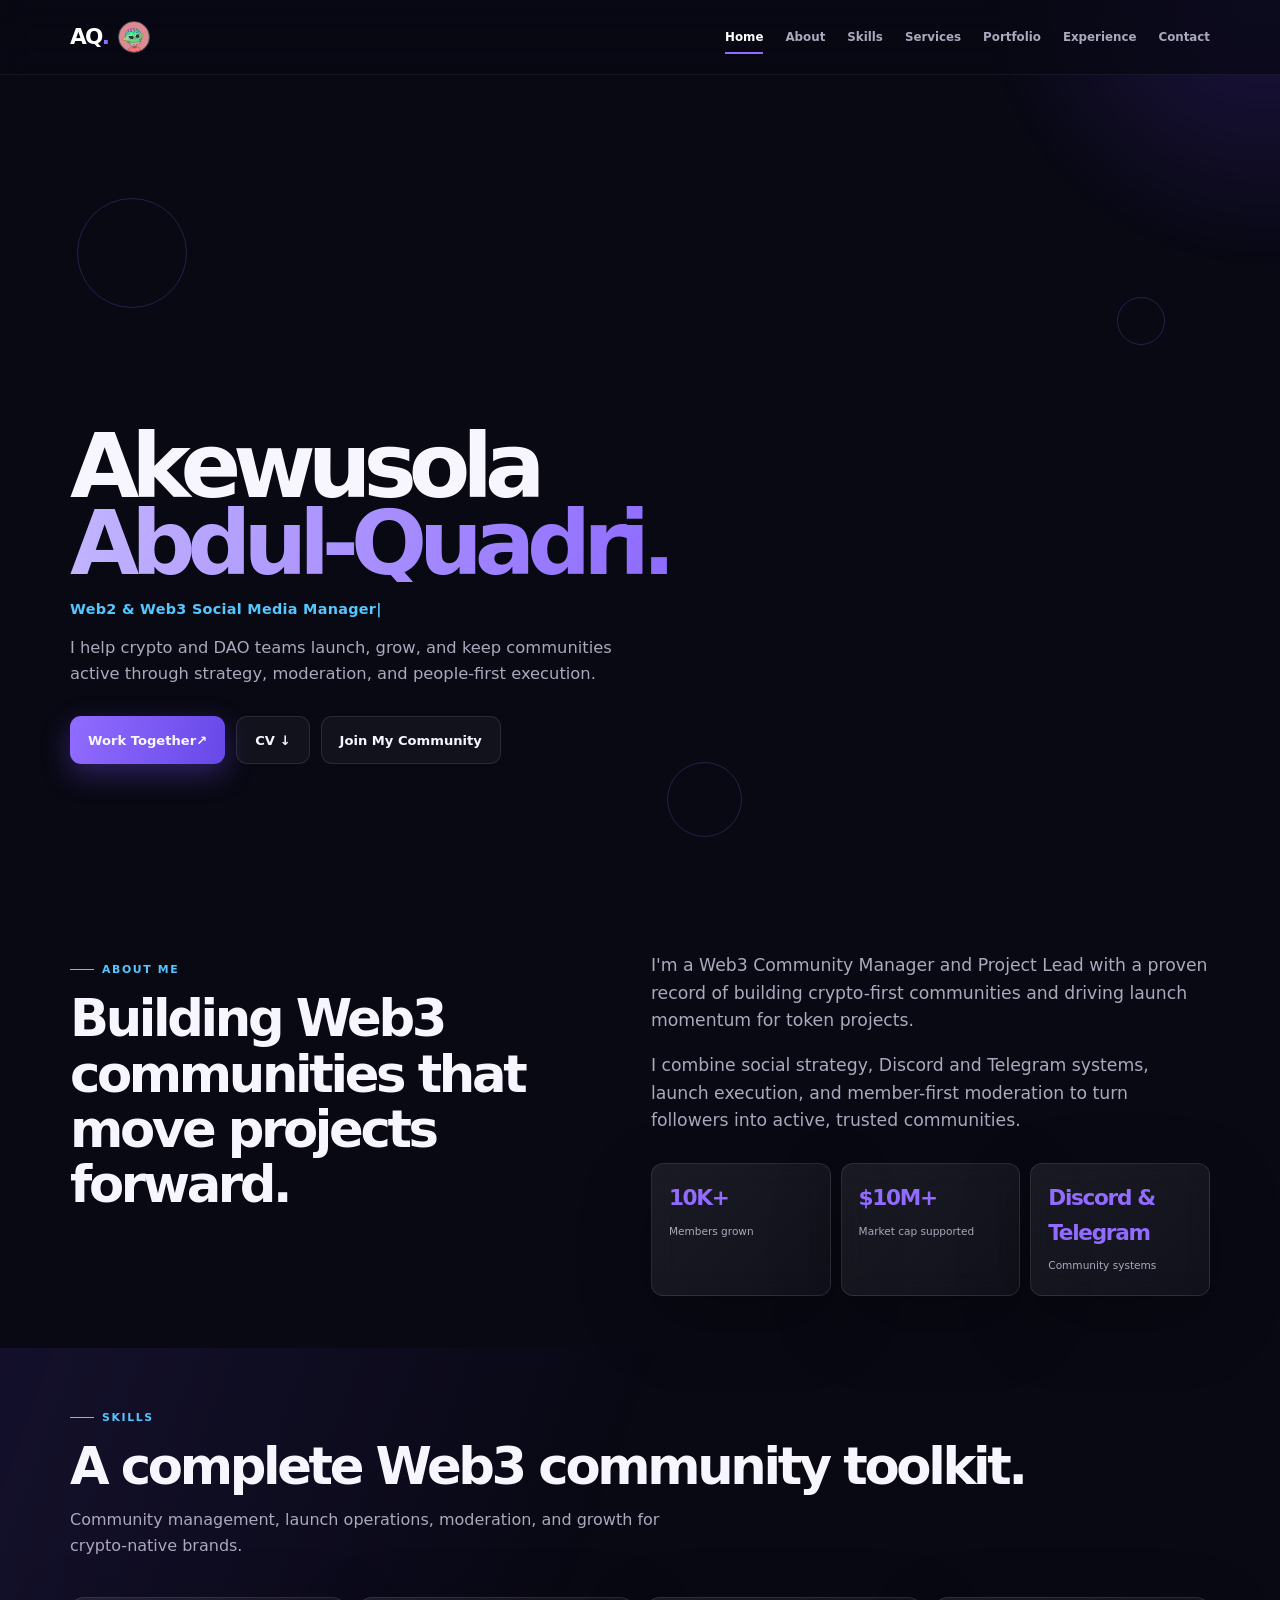
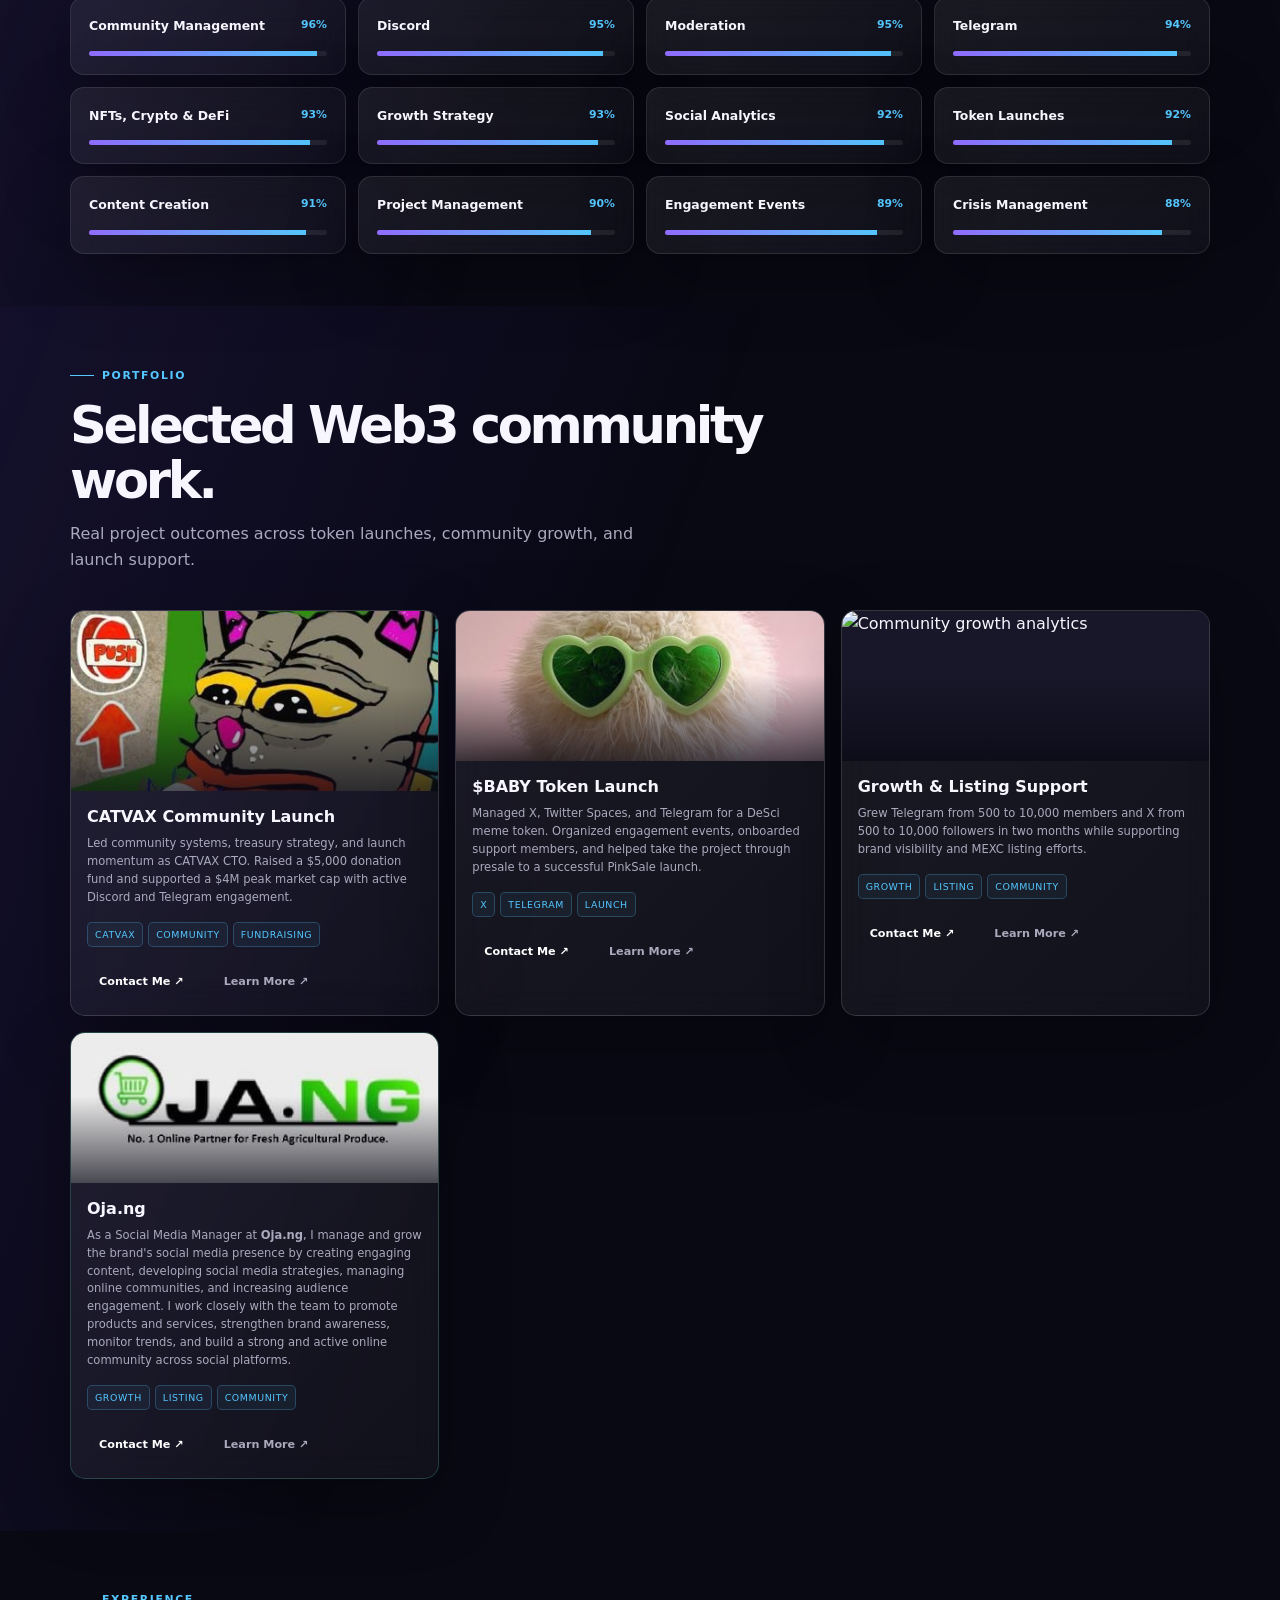
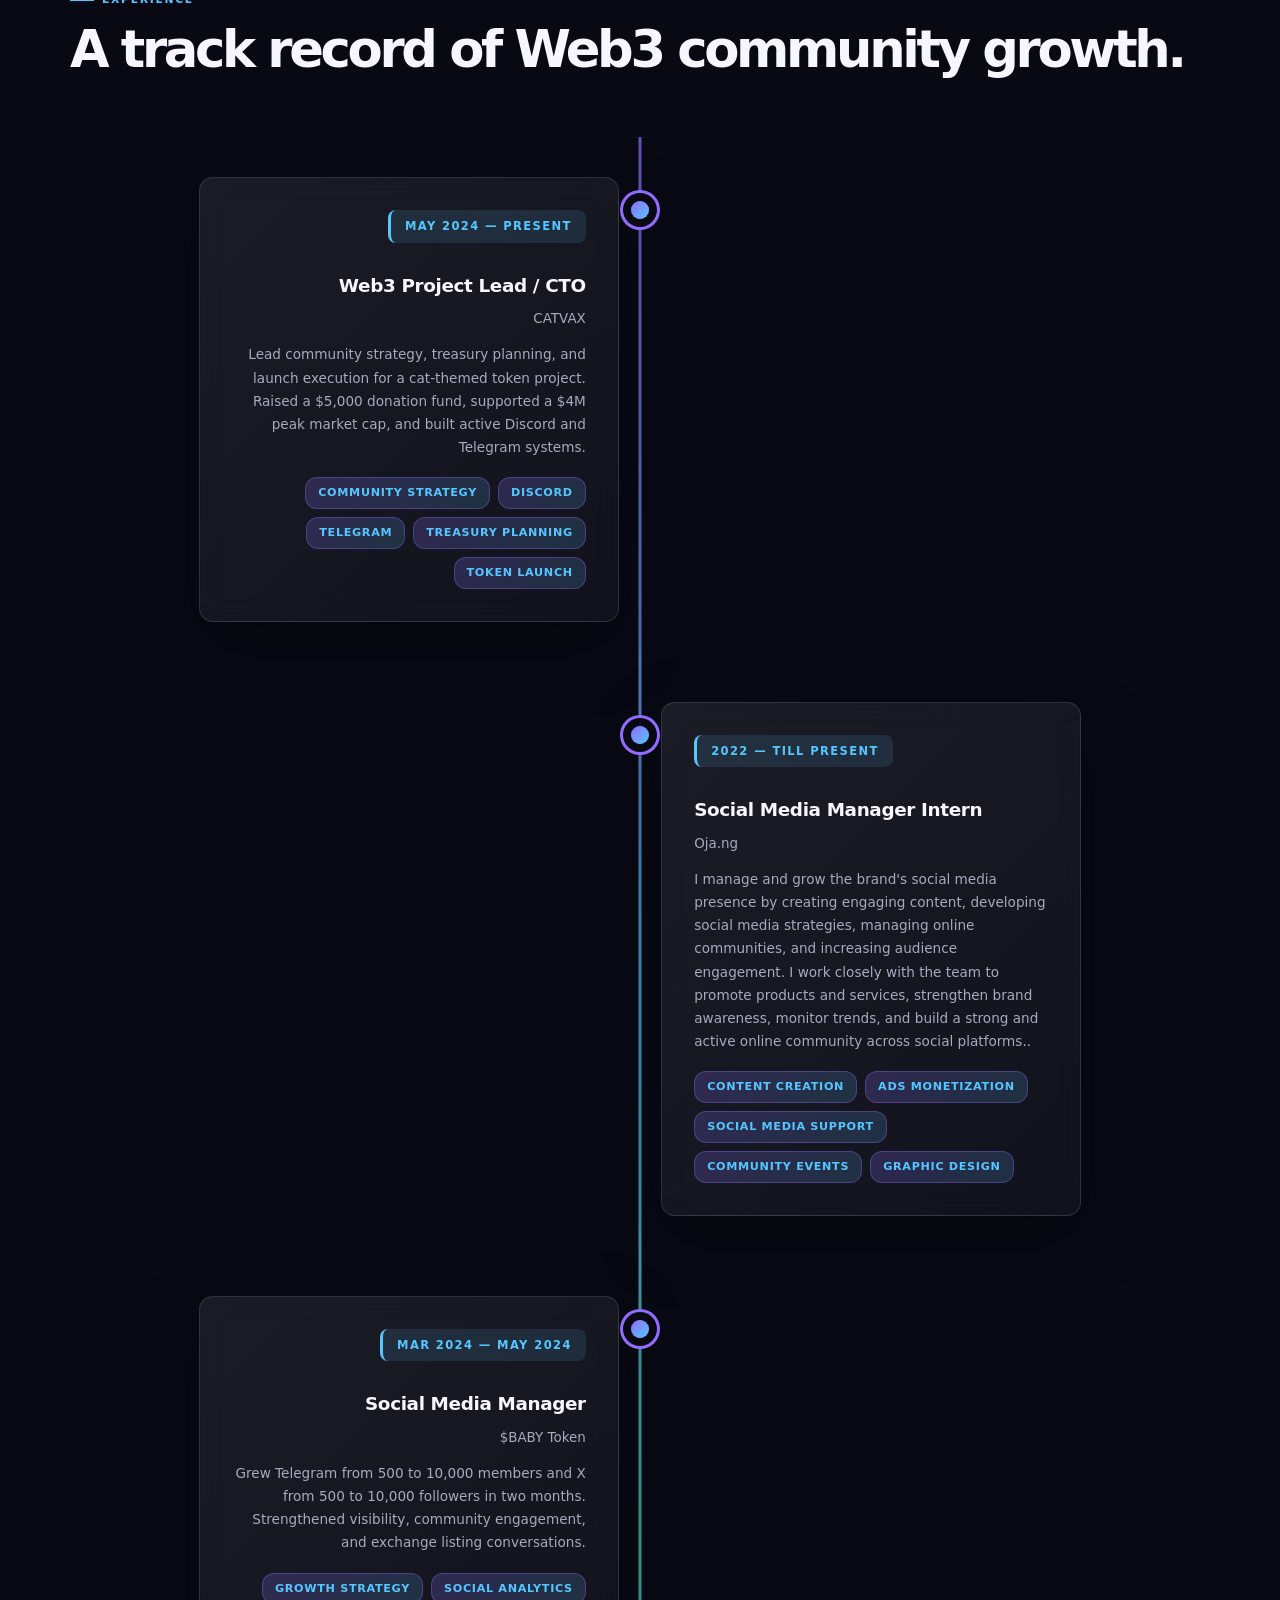
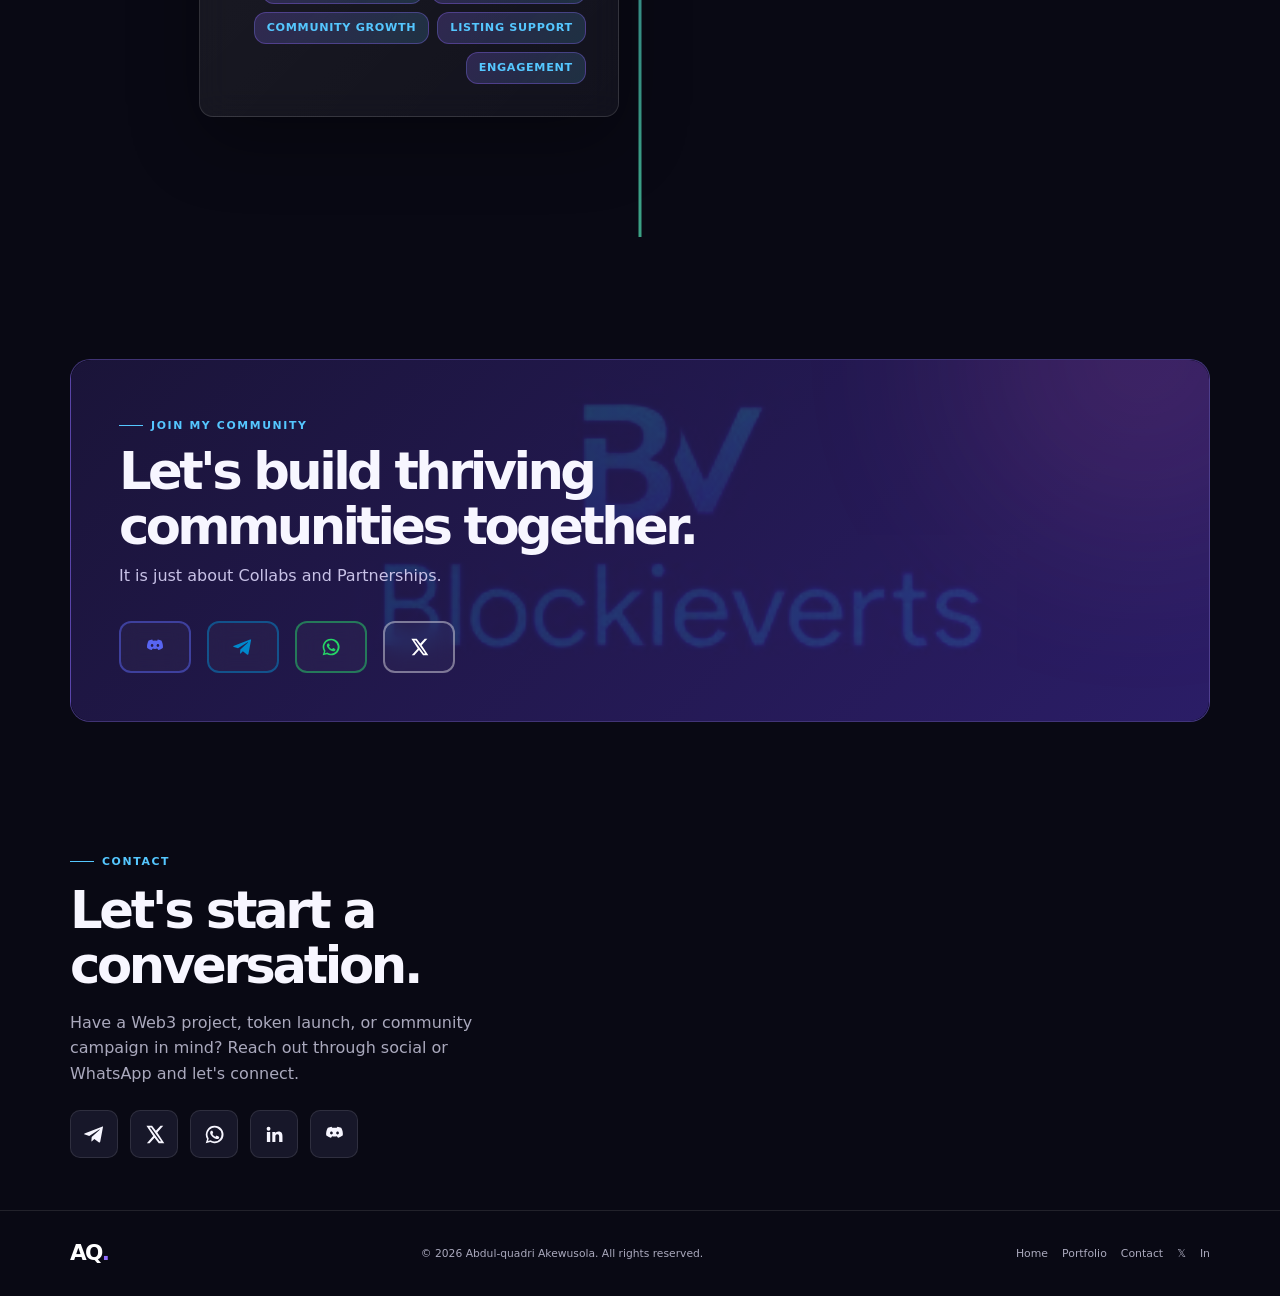
==== commit c2066667: "Update portfolio content" ====
--- a/index.html
+++ b/index.html
@@ -71,7 +71,7 @@
           <!-- Hero Action Buttons -->
           <div class="hero-actions">
             <a href="#contact" class="btn btn-primary">Work Together <span>↗</span></a>
-            <a href="assets/Akewusola Quadri Opeyemi CV.pdf" download class="btn btn-quiet">Download CV ↓</a>
+            <a href="assets/cv.pdf" download class="btn btn-quiet">CV ↓</a>
             <a href="#community" class="btn btn-quiet">Join My Community</a>
           </div>
         </div>
@@ -337,7 +337,7 @@
             <div class="timeline-date">2022 — Till present</div>
             <h3>Social Media Manager Intern</h3>
             <p class="company-name">Oja.ng</p>
-            <p class="timeline-description">Managed social channels, X Spaces, and Telegram engagement for a DeSci meme token. Organized community events, onboarded support members, and helped complete the PinkSale launch.</p>
+            <p class="timeline-description">I manage and grow the brand's social media presence by creating engaging content, developing social media strategies, managing online communities, and increasing audience engagement. I work closely with the team to promote products and services, strengthen brand awareness, monitor trends, and build a strong and active online community across social platforms..</p>
             <div class="experience-tags">
               <span class="exp-tag">Content Creation</span>
               <span class="exp-tag">Ads Monetization</span>
@@ -386,7 +386,7 @@
           </a>
 
           <!-- Telegram -->
-          <a class="community-link telegram-link" href="https://t.me/metakay23" aria-label="Telegram community">
+          <a class="community-link telegram-link" href="https://t.me/+KIoCfeoqDzMzM2Q8" aria-label="Telegram community">
             <svg class="icon" viewBox="0 0 24 24" fill="currentColor" aria-hidden="true">
               <path d="M21.7 3.5 18.6 20c-.2 1.2-.9 1.5-1.8.9l-5-3.7-2.4 2.3c-.3.3-.5.5-1 .5l.4-5.1 9.2-8.3c.4-.4-.1-.6-.6-.2L6 13.6l-4.9-1.5c-1.1-.3-1.1-1.1.2-1.6L20.5 3c.9-.3 1.7.2 1.2.5Z"/>
             </svg>
@@ -431,7 +431,7 @@
             </a>
 
             <!-- X (Twitter) -->
-            <a class="contact-icon x-social" href="https://x.com/MetaKay23" aria-label="X, formerly Twitter" title="X">
+            <a class="contact-icon x-social" href="https://x.com/MetaKay7g" aria-label="X, formerly Twitter" title="X">
               <svg viewBox="0 0 24 24" aria-hidden="true">
                 <path d="M18.9 2H22l-6.8 7.8L23.2 22h-6.3l-4.9-6.4L6.4 22H3.3l7.2-8.3L2.8 2h6.4l4.4 5.8L18.9 2Zm-1.1 17.8h1.7L8.2 4.1H6.4l11.4 15.7Z" />
               </svg>
@@ -478,8 +478,8 @@
         <a href="#home">Home</a>
         <a href="#portfolio">Portfolio</a>
         <a href="#contact">Contact</a>
-        <a href="https://x.com">𝕏</a>
-        <a href="https://linkedin.com">in</a>
+        <a href="https://x.com/metakay7g">𝕏</a>
+        <a href="https://www.linkedin.com/in/abdul-quadri-akewusola-094391431/?s">In</a>
       </div>
     </div>
   </footer>
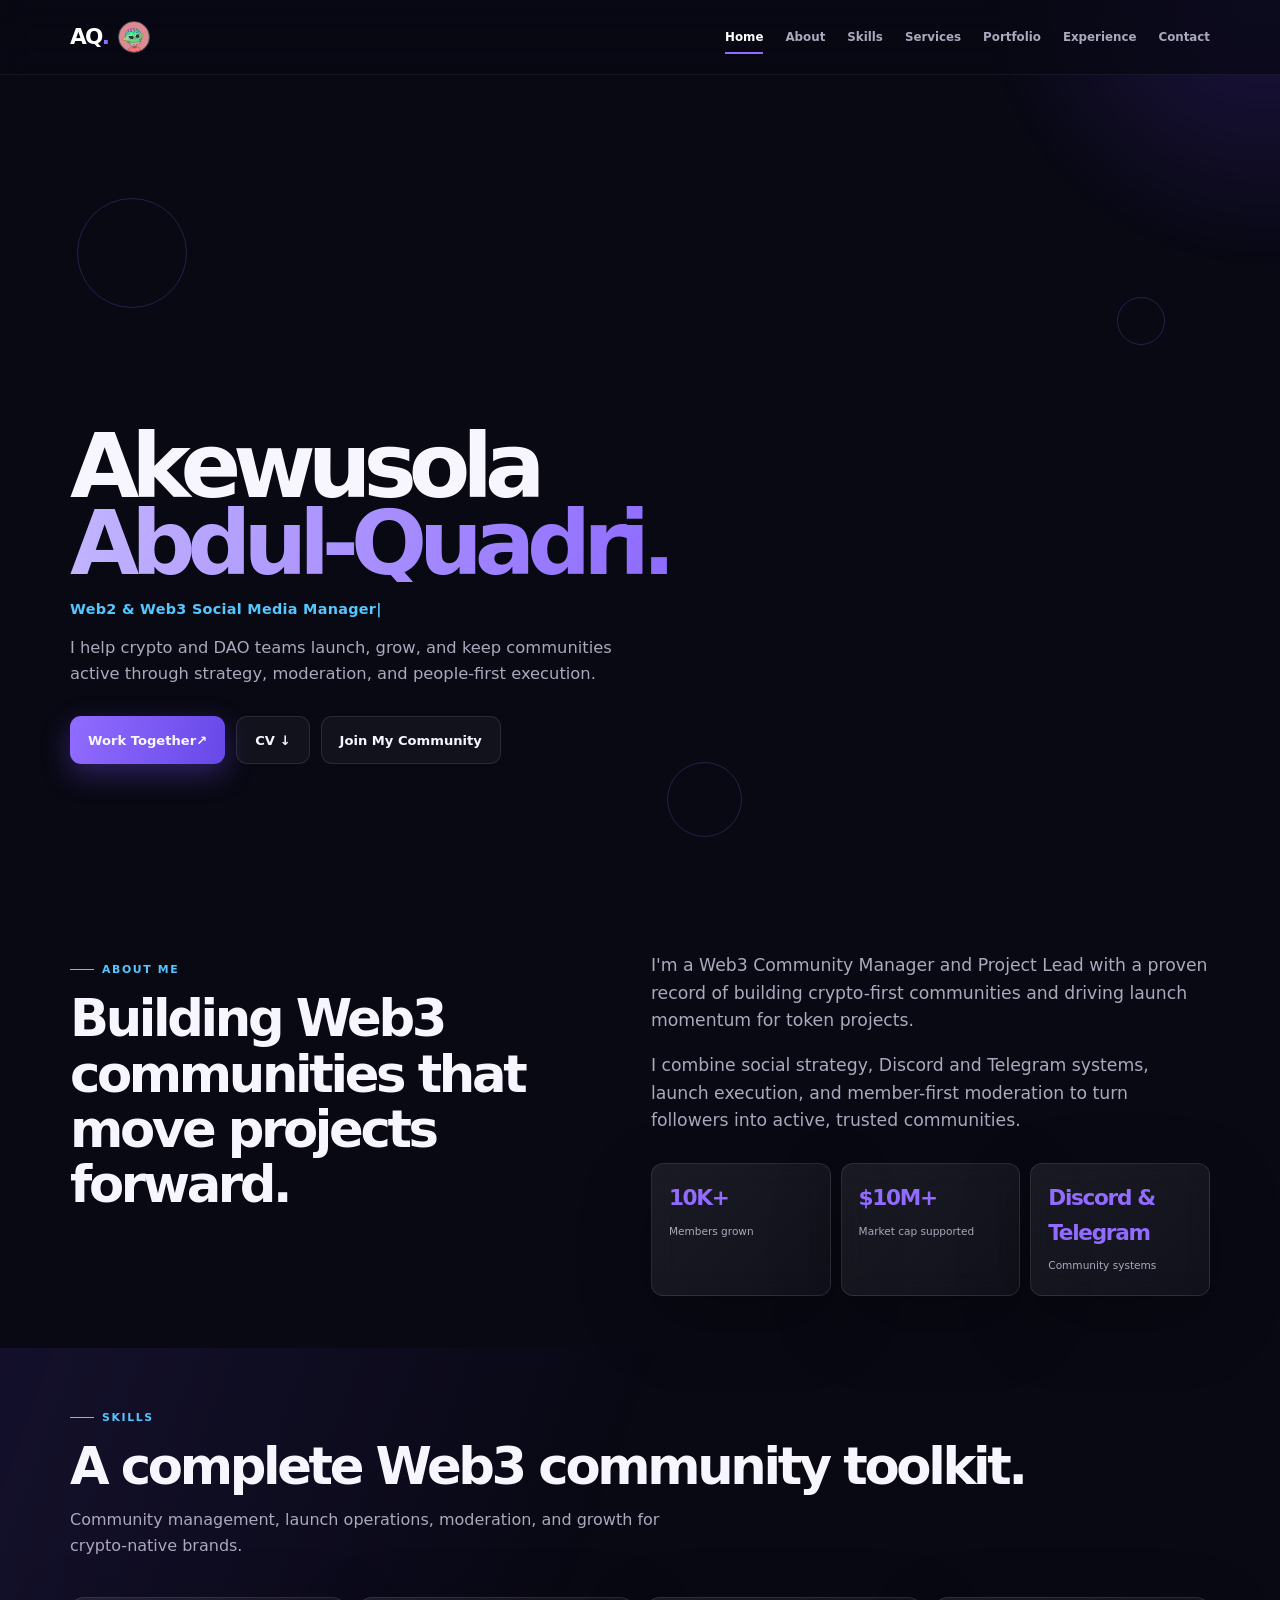
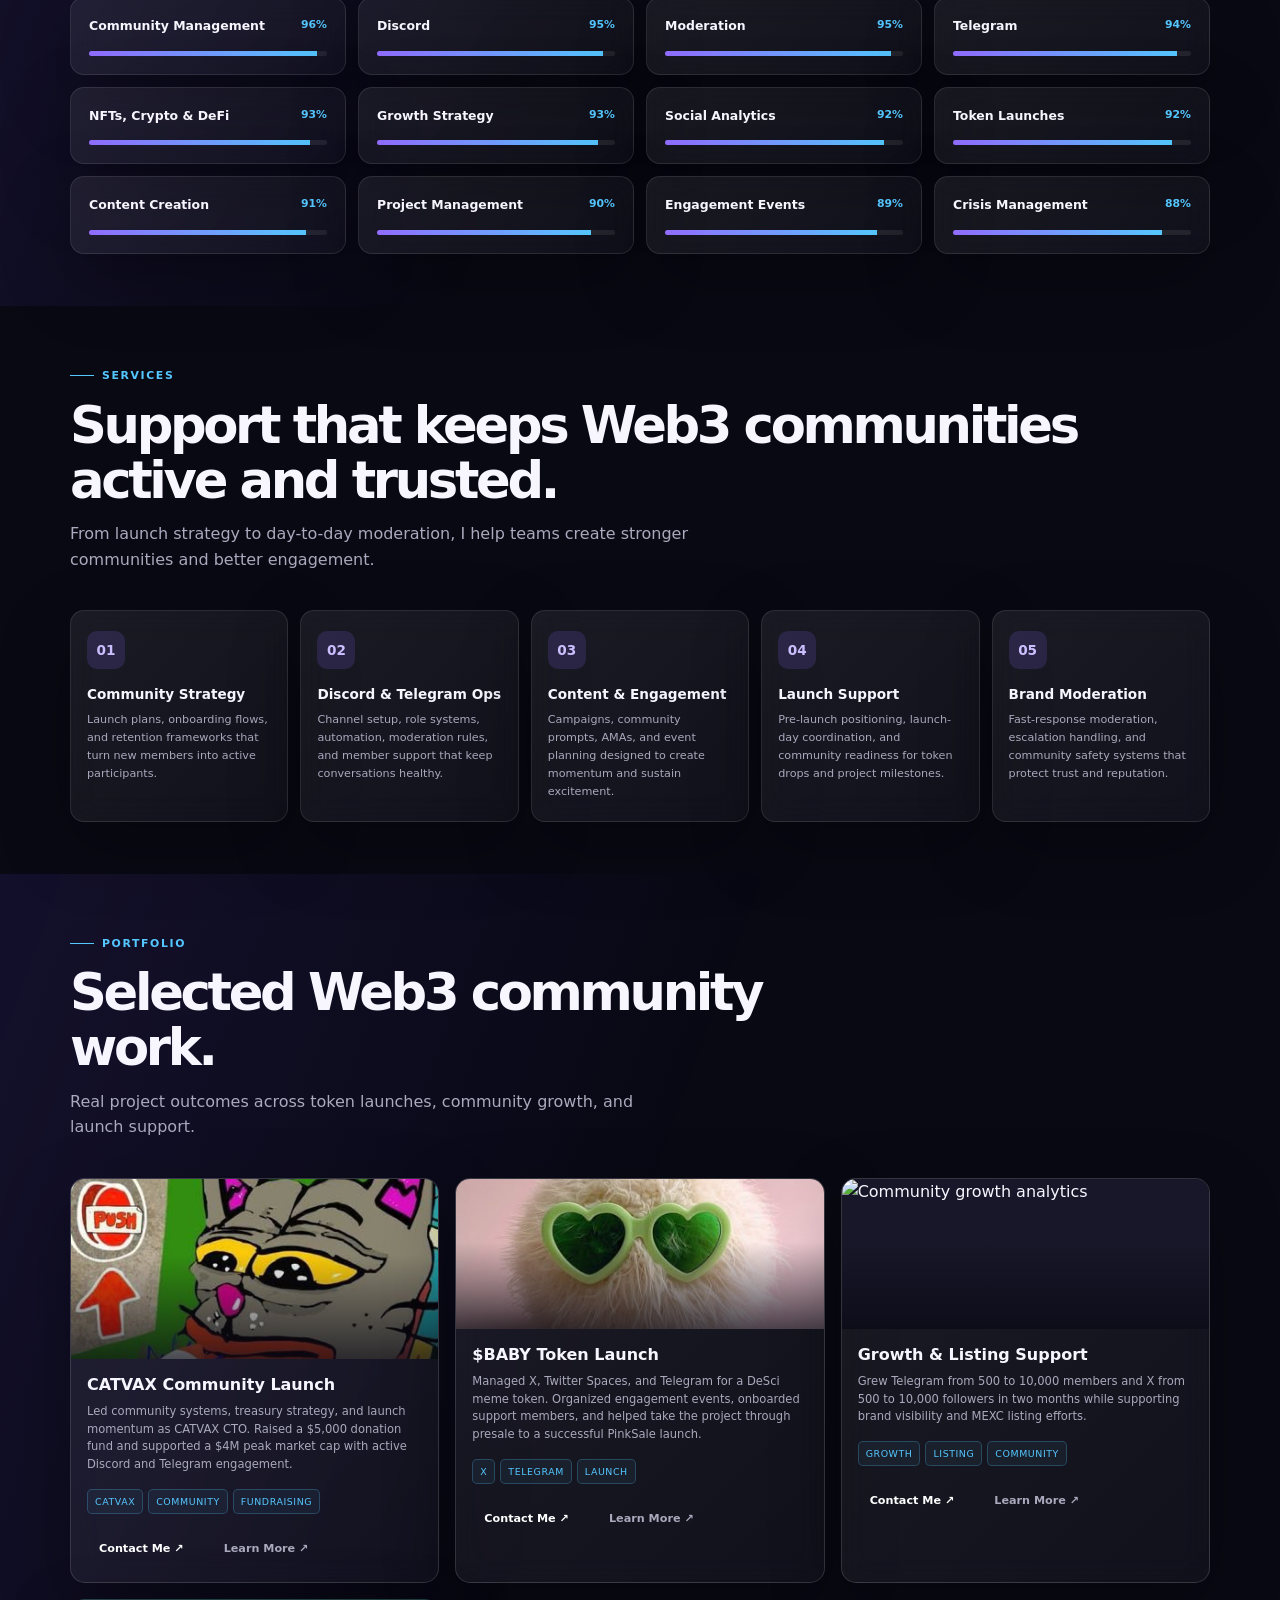
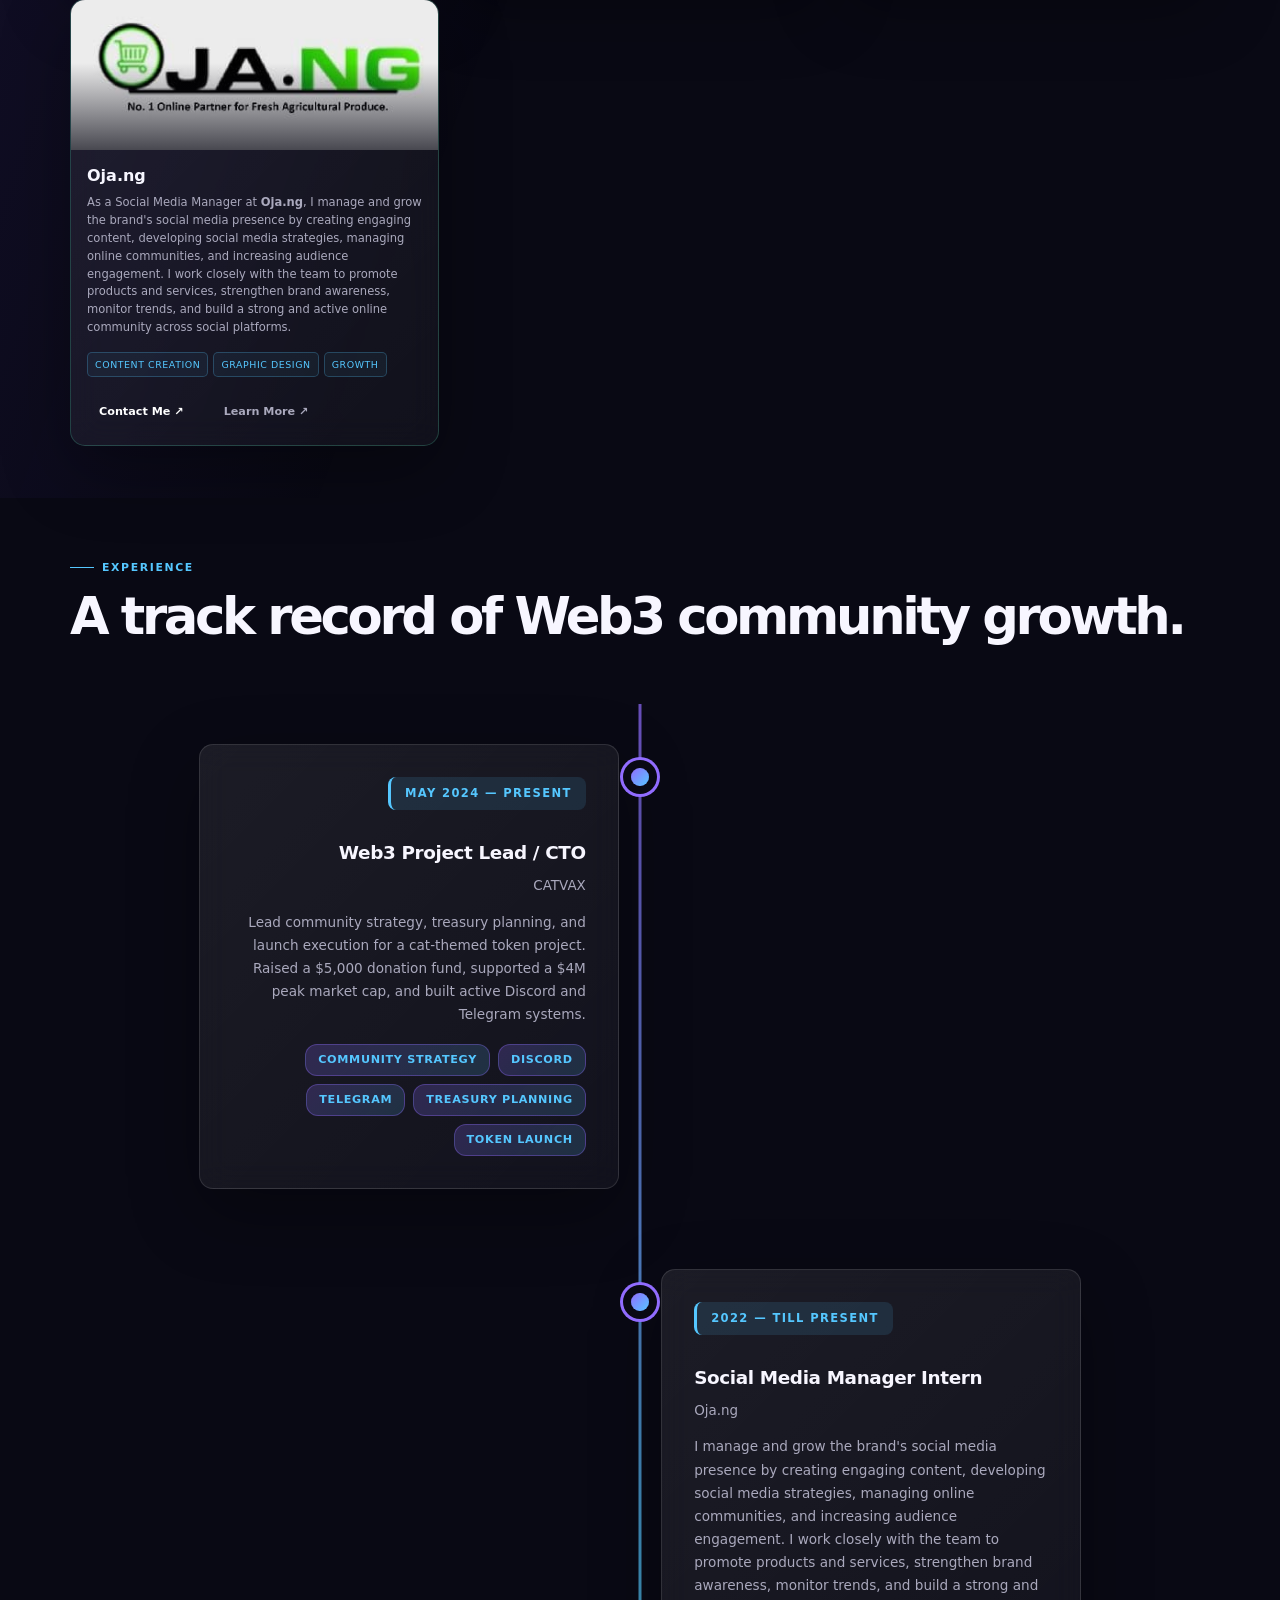
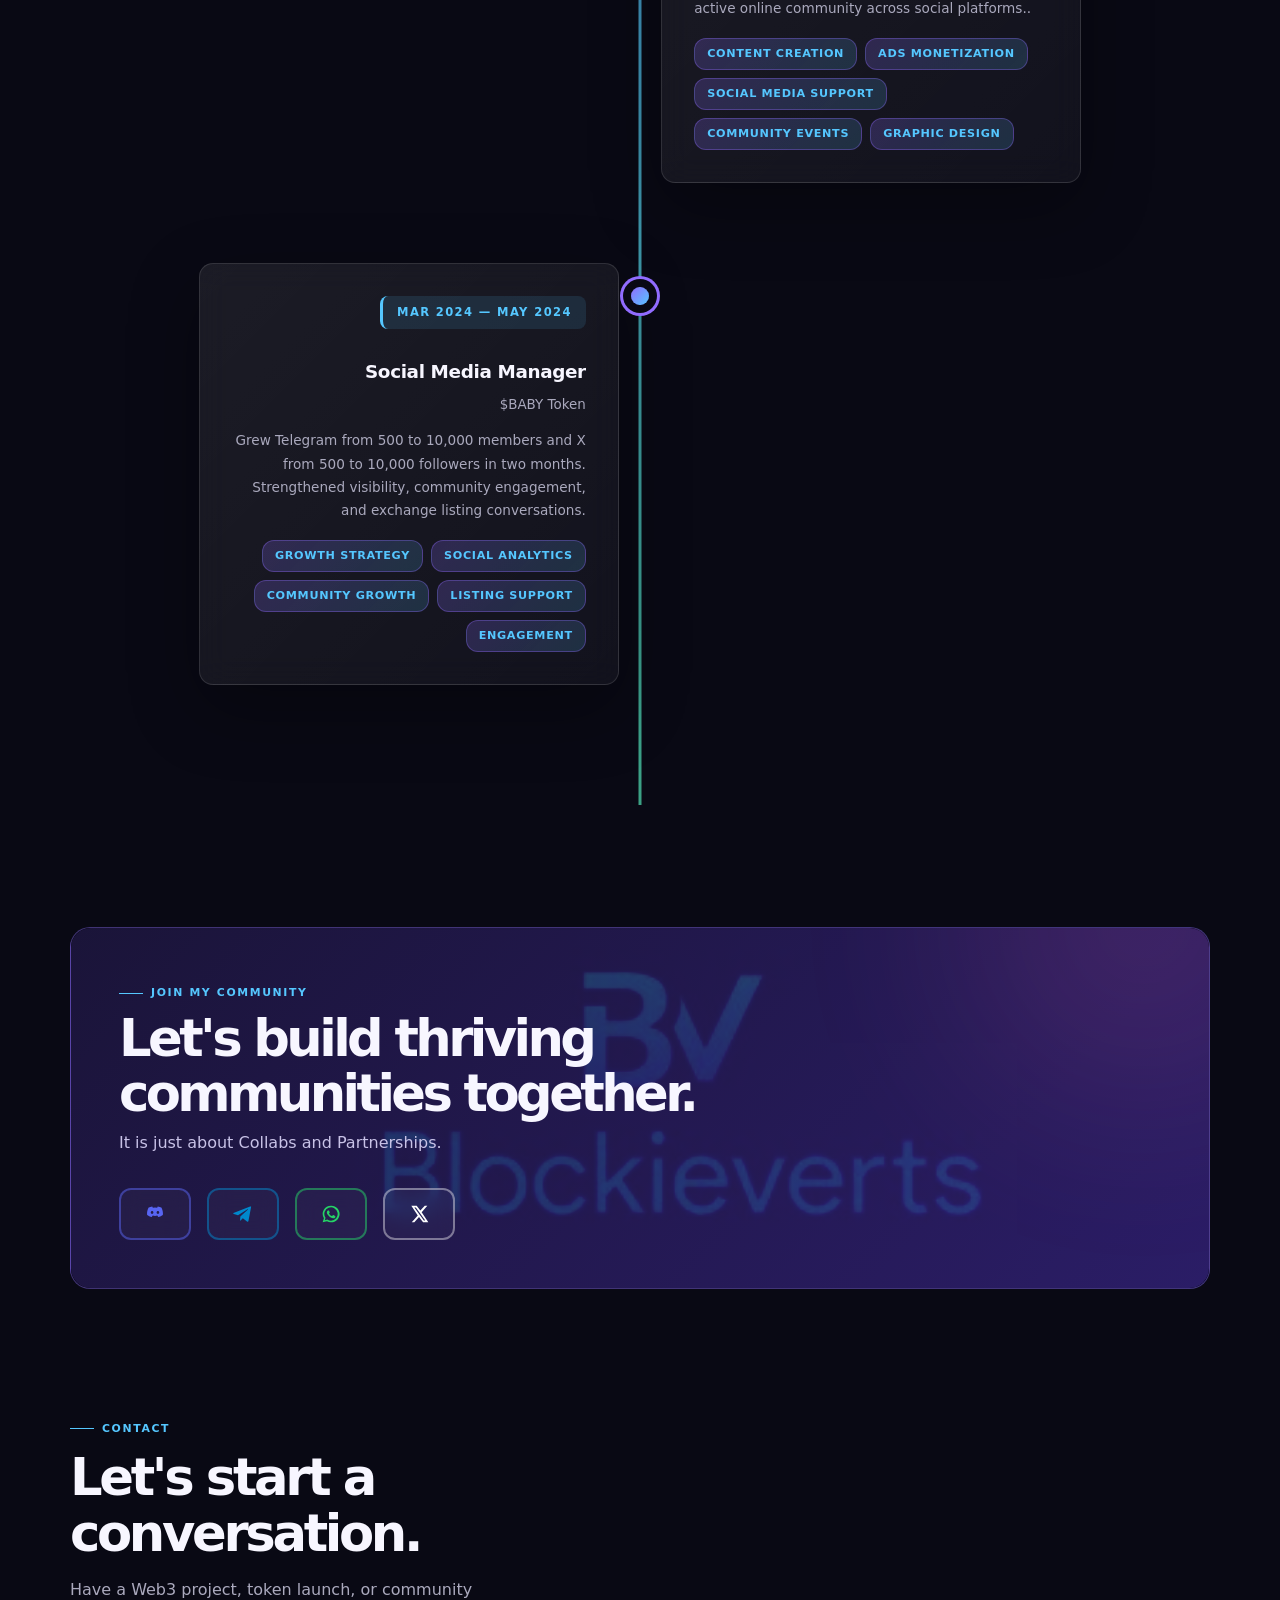
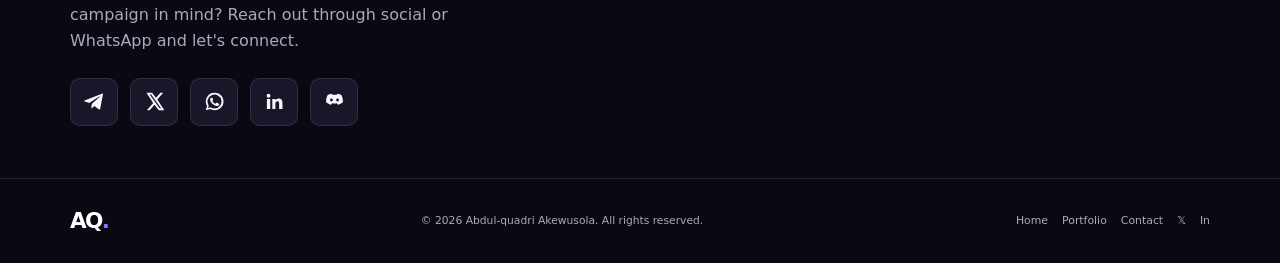
==== commit 6a419d56: "Add services section update" ====
--- a/index.html
+++ b/index.html
@@ -71,7 +71,7 @@
           <!-- Hero Action Buttons -->
           <div class="hero-actions">
             <a href="#contact" class="btn btn-primary">Work Together <span>↗</span></a>
-            <a href="assets/cv.pdf" download class="btn btn-quiet">CV ↓</a>
+            <a href="assets/CVE.pdf" download class="btn btn-quiet">CV ↓</a>
             <a href="#community" class="btn btn-quiet">Join My Community</a>
           </div>
         </div>
@@ -207,6 +207,47 @@
       </div>
     </section>
 
+    <!-- ==================== SERVICES SECTION ==================== -->
+    <section class="section container" id="services">
+      <div class="reveal">
+        <span class="eyebrow">Services</span>
+        <h2 class="heading">Support that keeps Web3 communities active and trusted.</h2>
+        <p class="intro">From launch strategy to day-to-day moderation, I help teams create stronger communities and better engagement.</p>
+      </div>
+
+      <div class="service-grid">
+        <article class="service glass reveal">
+          <div class="service-icon">01</div>
+          <h3>Community Strategy</h3>
+          <p>Launch plans, onboarding flows, and retention frameworks that turn new members into active participants.</p>
+        </article>
+
+        <article class="service glass reveal">
+          <div class="service-icon">02</div>
+          <h3>Discord & Telegram Ops</h3>
+          <p>Channel setup, role systems, automation, moderation rules, and member support that keep conversations healthy.</p>
+        </article>
+
+        <article class="service glass reveal">
+          <div class="service-icon">03</div>
+          <h3>Content & Engagement</h3>
+          <p>Campaigns, community prompts, AMAs, and event planning designed to create momentum and sustain excitement.</p>
+        </article>
+
+        <article class="service glass reveal">
+          <div class="service-icon">04</div>
+          <h3>Launch Support</h3>
+          <p>Pre-launch positioning, launch-day coordination, and community readiness for token drops and project milestones.</p>
+        </article>
+
+        <article class="service glass reveal">
+          <div class="service-icon">05</div>
+          <h3>Brand Moderation</h3>
+          <p>Fast-response moderation, escalation handling, and community safety systems that protect trust and reputation.</p>
+        </article>
+      </div>
+    </section>
+
     <!-- ==================== PORTFOLIO SECTION ==================== -->
     <section class="section skills-bg" id="portfolio">
       <div class="container">
@@ -288,9 +329,9 @@
               <h3>Oja.ng</h3>
               <p>As a Social Media Manager at <strong>Oja.ng</strong>, I manage and grow the brand's social media presence by creating engaging content, developing social media strategies, managing online communities, and increasing audience engagement. I work closely with the team to promote products and services, strengthen brand awareness, monitor trends, and build a strong and active online community across social platforms.</p>
               <div class="tags">
+                <span class="tag">Content Creation</span>
+                <span class="tag">Graphic Design</span>
                 <span class="tag">Growth</span>
-                <span class="tag">Listing</span>
-                <span class="tag">Community</span>
               </div>
               <div class="project-actions">
                 <a href="#contact">Contact Me ↗</a>
